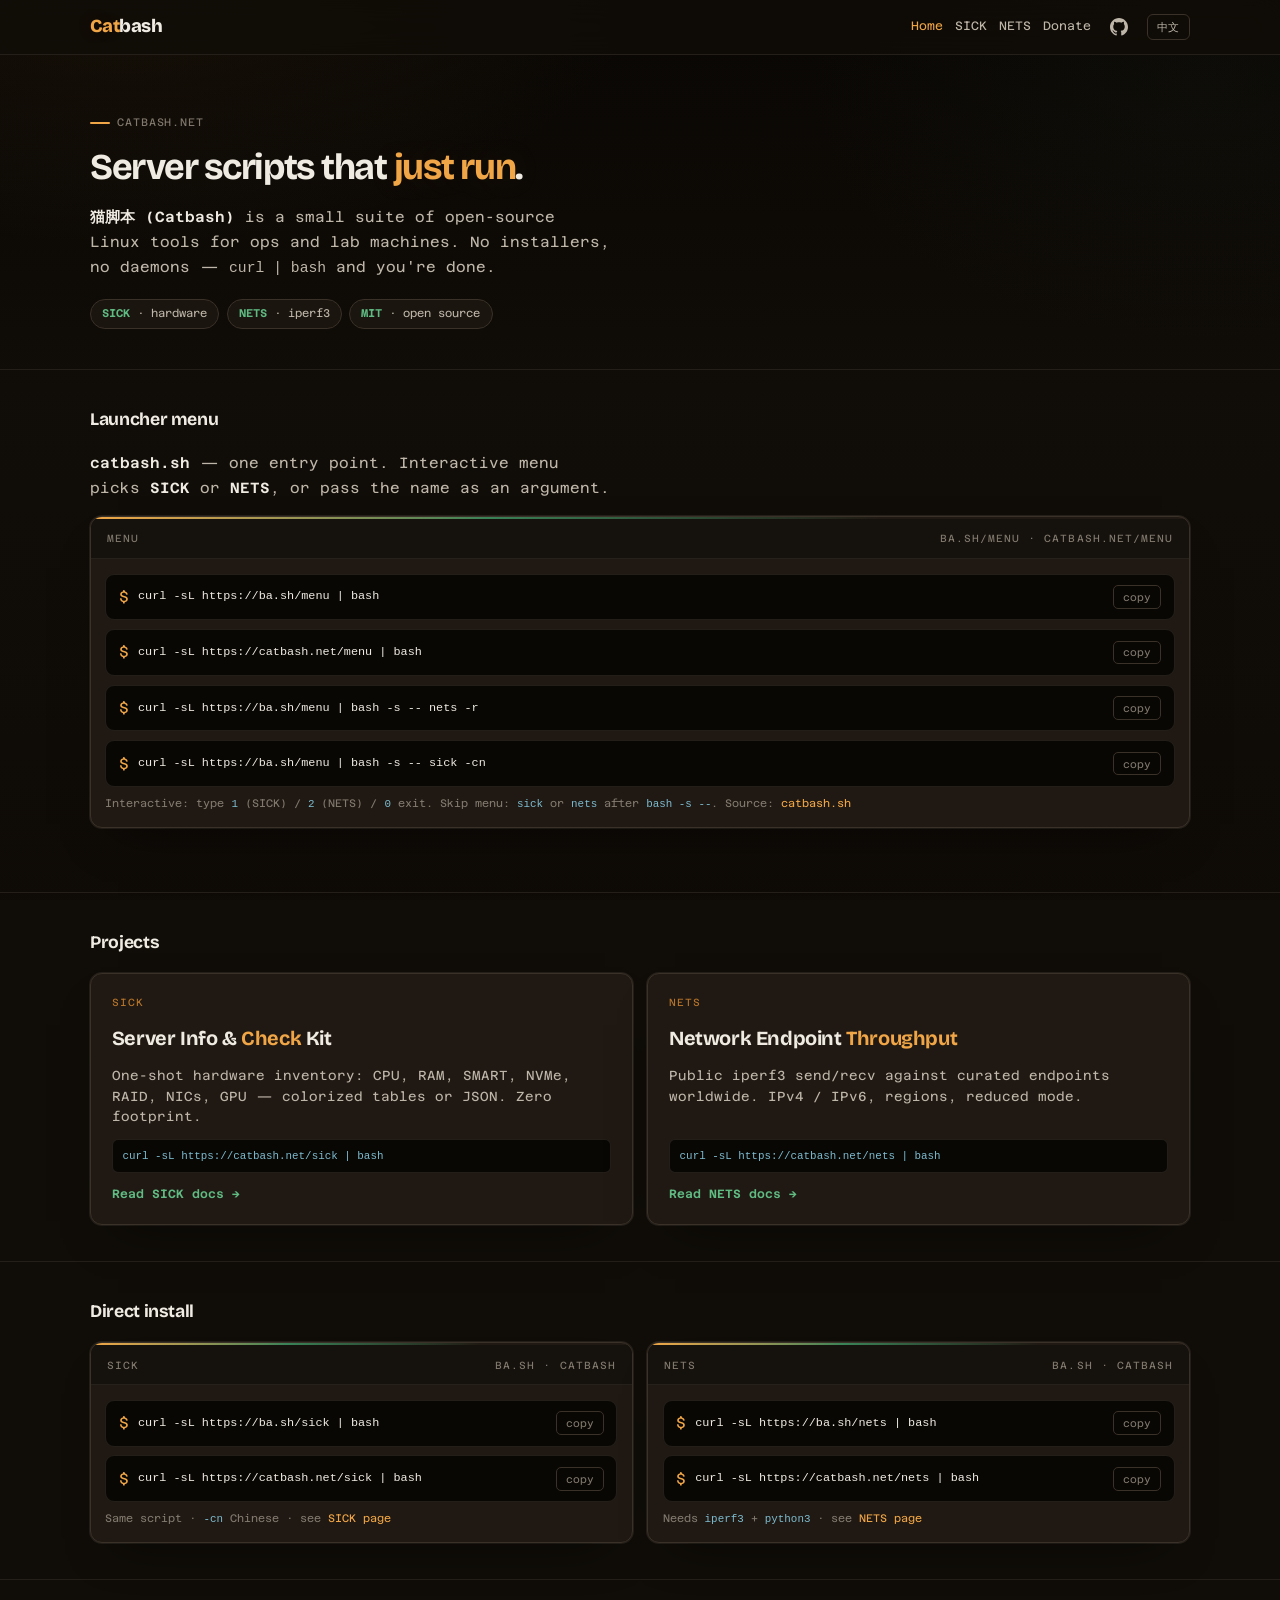
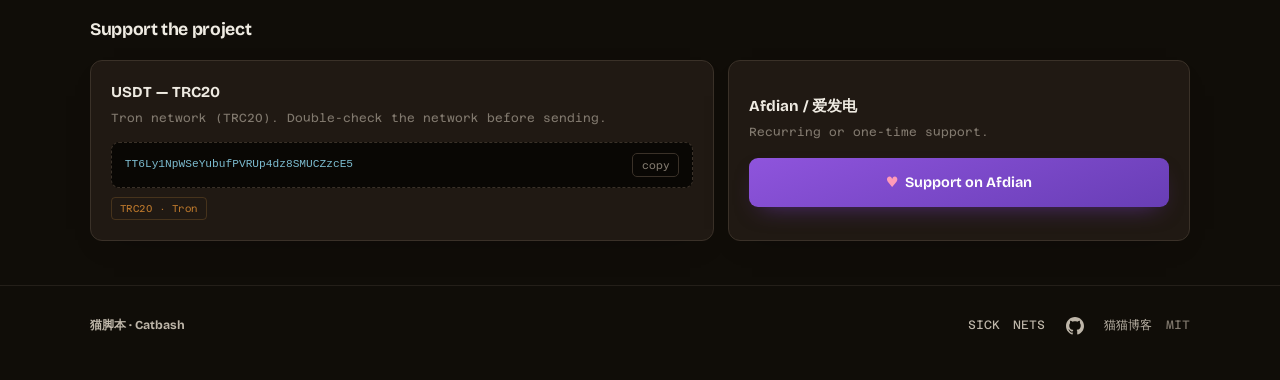
==== index.html @ 4e408d1e "Prioritize launcher on hub; restructure NETS docs page Feature ba.sh/menu and catbash menu on the ho" ====
<!DOCTYPE html>
<html lang="en">
<head>
<meta charset="utf-8">
<meta name="viewport" content="width=device-width, initial-scale=1.0">
<title>猫脚本 · Catbash — Linux server scripts (SICK · NETS)</title>
<meta name="description" content="猫脚本 (Catbash): open-source Linux server tools. SICK for one-shot hardware inventory; NETS for public iperf3 throughput tests. curl | bash, zero footprint.">
<meta name="keywords" content="猫脚本, catbash, SICK, NETS, Linux, server, hardware inventory, iperf3, bash">
<meta name="author" content="Yuri NagaSaki">
<meta name="robots" content="index, follow, max-image-preview:large">
<link rel="canonical" href="https://catbash.net/">
<link rel="icon" href="https://catbash.net/favicon.svg" type="image/svg+xml">
<link rel="apple-touch-icon" href="https://catbash.net/favicon.svg">

<meta property="og:type" content="website">
<meta property="og:site_name" content="猫脚本 · Catbash">
<meta property="og:locale" content="en_US">
<meta property="og:locale:alternate" content="zh_CN">
<meta property="og:url" content="https://catbash.net/">
<meta property="og:title" content="猫脚本 · Catbash — Linux server scripts">
<meta property="og:description" content="Open-source Linux tools: SICK hardware inventory + NETS iperf3 throughput. One curl each.">
<meta property="og:image" content="https://catbash.net/assets/tg-cover.jpg">
<meta property="og:image:width" content="1280">
<meta property="og:image:height" content="720">
<meta property="og:image:alt" content="猫脚本 Catbash — Linux server scripts">

<meta name="twitter:card" content="summary_large_image">
<meta name="twitter:title" content="猫脚本 · Catbash">
<meta name="twitter:description" content="SICK hardware inventory + NETS iperf3 throughput. curl | bash.">
<meta name="twitter:image" content="https://catbash.net/assets/tg-cover.jpg">

<script type="application/ld+json">
{
  "@context": "https://schema.org",
  "@graph": [
    {
      "@type": "WebSite",
      "@id": "https://catbash.net/#website",
      "url": "https://catbash.net/",
      "name": "猫脚本",
      "alternateName": ["Catbash", "catbash.net"],
      "description": "Open-source Linux server scripts: hardware inventory and network throughput tests",
      "inLanguage": ["en", "zh-CN"],
      "publisher": { "@id": "https://catbash.net/#author" }
    },
    {
      "@type": "WebPage",
      "@id": "https://catbash.net/#webpage",
      "url": "https://catbash.net/",
      "name": "猫脚本 · Catbash",
      "isPartOf": { "@id": "https://catbash.net/#website" },
      "description": "Hub for SICK and NETS — Linux server scripts you run with curl | bash.",
      "primaryImageOfPage": {
        "@type": "ImageObject",
        "url": "https://catbash.net/assets/tg-cover.jpg"
      },
      "inLanguage": ["en", "zh-CN"]
    },
    {
      "@type": "Person",
      "@id": "https://catbash.net/#author",
      "name": "Yuri NagaSaki",
      "url": "https://catcat.blog"
    }
  ]
}
</script>
<link rel="preconnect" href="https://fonts.googleapis.com">
<link rel="preconnect" href="https://fonts.gstatic.com" crossorigin>
<link href="https://fonts.googleapis.com/css2?family=Azeret+Mono:wght@400;500;600;700&family=Bricolage+Grotesque:opsz,wght@12..96,500;12..96,600;12..96,700;12..96,800&display=swap" rel="stylesheet">
<link rel="stylesheet" href="/assets/site.css">
</head>
<body>

<nav class="nav">
  <div class="wrap nav-in">
    <a class="brand" href="/"><span data-en="<em>Cat</em>bash" data-zh="<em>猫</em>脚本"><em>Cat</em>bash</span>
    </a>
    <div class="nav-links">
      <a class="active" href="/" data-en="Home" data-zh="首页">Home</a>
      <a href="/sick.html" data-en="SICK" data-zh="SICK">SICK</a>
      <a href="/nets.html" data-en="NETS" data-zh="NETS">NETS</a>
      <a class="nav-hide-sm" href="#donate" data-en="Donate" data-zh="赞助">Donate</a>
      <a class="gh-icon" href="https://github.com/Yuri-NagaSaki/SICK" target="_blank" rel="noopener" aria-label="GitHub" title="GitHub">
        <svg viewBox="0 0 24 24" fill="currentColor" aria-hidden="true"><path d="M12 0C5.37 0 0 5.37 0 12c0 5.3 3.44 9.8 8.21 11.39.6.11.82-.26.82-.58 0-.29-.01-1.04-.02-2.05-3.34.73-4.04-1.61-4.04-1.61-.55-1.39-1.33-1.76-1.33-1.76-1.09-.74.08-.73.08-.73 1.2.09 1.84 1.24 1.84 1.24 1.07 1.83 2.81 1.3 3.5 1 .11-.78.42-1.3.76-1.6-2.67-.3-5.47-1.33-5.47-5.93 0-1.31.47-2.38 1.24-3.22-.12-.3-.54-1.52.12-3.18 0 0 1.01-.32 3.3 1.23.96-.27 1.98-.4 3-.4s2.04.13 3 .4c2.29-1.55 3.3-1.23 3.3-1.23.66 1.66.24 2.88.12 3.18.77.84 1.24 1.91 1.24 3.22 0 4.61-2.81 5.62-5.49 5.92.43.37.81 1.1.81 2.22 0 1.6-.01 2.89-.01 3.28 0 .32.22.7.83.58C20.56 21.8 24 17.3 24 12 24 5.37 18.63 0 12 0z"/></svg>
      </a>
      <button class="lang" id="langBtn" type="button" onclick="toggleLang()">中文</button>
    </div>
  </div>
</nav>

<header class="wrap hero">
  <p class="kicker" data-en="catbash.net" data-zh="catbash.net · 猫脚本">catbash.net</p>
  <h1 data-en="Server scripts that <span class=&quot;mark&quot;>just run</span>."
      data-zh="一条命令就能跑的<span class=&quot;mark&quot;>服务器脚本</span>。">
    Server scripts that <span class="mark">just run</span>.
  </h1>
  <p class="lede"
     data-en="<strong>猫脚本 (Catbash)</strong> is a small suite of open-source Linux tools for ops and lab machines. No installers, no daemons — <code>curl | bash</code> and you're done."
     data-zh="<strong>猫脚本</strong> 是一组开源 Linux 运维脚本：硬件盘点与公网吞吐测试。无需安装、无常驻进程，一条 <code>curl | bash</code> 即可。">
    <strong>猫脚本 (Catbash)</strong> is a small suite of open-source Linux tools for ops and lab machines. No installers, no daemons — <code>curl | bash</code> and you're done.
  </p>
  <div class="pills">
    <span class="pill"><b>SICK</b> · hardware</span>
    <span class="pill"><b>NETS</b> · iperf3</span>
    <span class="pill" data-en="<b>MIT</b> · open source" data-zh="<b>MIT</b> · 开源"><b>MIT</b> · open source</span>
  </div>
</header>

<section class="rule">
  <div class="wrap">
    <h2 data-en="Launcher menu" data-zh="主菜单">Launcher menu</h2>
    <p class="lede" style="margin-bottom:1rem"
       data-en="<strong>catbash.sh</strong> — one entry point. Interactive menu picks <strong>SICK</strong> or <strong>NETS</strong>, or pass the name as an argument."
       data-zh="<strong>catbash.sh</strong> 统一入口。交互选择 <strong>SICK</strong> / <strong>NETS</strong>，也可直接传参数跳过菜单。">
      <strong>catbash.sh</strong> — one entry point. Interactive menu picks <strong>SICK</strong> or <strong>NETS</strong>, or pass the name as an argument.
    </p>
    <div class="cmd-panel" id="install-menu" style="margin-bottom:1.75rem">
      <div class="cmd-head">
        <span class="label" data-en="Menu" data-zh="菜单">Menu</span>
        <span class="label">ba.sh/menu · catbash.net/menu</span>
      </div>
      <div class="cmd-body">
        <div class="cmd-row">
          <span class="prompt">$</span>
          <code>curl -sL https://ba.sh/menu | bash</code>
          <button class="copy" type="button" data-copy="curl -sL https://ba.sh/menu | bash" data-en="copy" data-zh="复制">copy</button>
        </div>
        <div class="cmd-row">
          <span class="prompt">$</span>
          <code>curl -sL https://catbash.net/menu | bash</code>
          <button class="copy" type="button" data-copy="curl -sL https://catbash.net/menu | bash" data-en="copy" data-zh="复制">copy</button>
        </div>
        <div class="cmd-row">
          <span class="prompt">$</span>
          <code>curl -sL https://ba.sh/menu | bash -s -- nets -r</code>
          <button class="copy" type="button" data-copy="curl -sL https://ba.sh/menu | bash -s -- nets -r" data-en="copy" data-zh="复制">copy</button>
        </div>
        <div class="cmd-row">
          <span class="prompt">$</span>
          <code>curl -sL https://ba.sh/menu | bash -s -- sick -cn</code>
          <button class="copy" type="button" data-copy="curl -sL https://ba.sh/menu | bash -s -- sick -cn" data-en="copy" data-zh="复制">copy</button>
        </div>
        <p class="cmd-hint"
           data-en="Interactive: type <code>1</code> (SICK) / <code>2</code> (NETS) / <code>0</code> exit. Skip menu: <code>sick</code> or <code>nets</code> after <code>bash -s --</code>. Source: <a href=&quot;https://raw.githubusercontent.com/Yuri-NagaSaki/SICK/main/catbash.sh&quot;>catbash.sh</a>"
           data-zh="交互：输入 <code>1</code>（SICK）/ <code>2</code>（NETS）/ <code>0</code> 退出。跳过菜单：在 <code>bash -s --</code> 后写 <code>sick</code> 或 <code>nets</code>。源码：<a href=&quot;https://raw.githubusercontent.com/Yuri-NagaSaki/SICK/main/catbash.sh&quot;>catbash.sh</a>">
          Interactive: type <code>1</code> (SICK) / <code>2</code> (NETS) / <code>0</code> exit. Skip menu: <code>sick</code> or <code>nets</code> after <code>bash -s --</code>. Source: <a href="https://raw.githubusercontent.com/Yuri-NagaSaki/SICK/main/catbash.sh">catbash.sh</a>
        </p>
      </div>
    </div>
  </div>
</section>

<section class="rule">
  <div class="wrap">
    <h2 data-en="Projects" data-zh="子项目">Projects</h2>
    <div class="product-grid">
      <a class="product-card" href="/sick.html">
        <span class="tag">SICK</span>
        <h3>Server Info &amp; <span>Check</span> Kit</h3>
        <p data-en="One-shot hardware inventory: CPU, RAM, SMART, NVMe, RAID, NICs, GPU — colorized tables or JSON. Zero footprint."
           data-zh="一次性硬件盘点：CPU、内存、SMART、NVMe、RAID、网卡、GPU。彩色表格或 JSON，零残留。">
          One-shot hardware inventory: CPU, RAM, SMART, NVMe, RAID, NICs, GPU — colorized tables or JSON. Zero footprint.
        </p>
        <code class="mini-cmd">curl -sL https://catbash.net/sick | bash</code>
        <span class="go" data-en="Read SICK docs →" data-zh="查看 SICK 介绍 →">Read SICK docs →</span>
      </a>
      <a class="product-card" href="/nets.html">
        <span class="tag">NETS</span>
        <h3>Network Endpoint <span>Throughput</span></h3>
        <p data-en="Public iperf3 send/recv against curated endpoints worldwide. IPv4 / IPv6, regions, reduced mode."
           data-zh="对全球精选公网节点跑 iperf3 上下行。支持 IPv4/IPv6、区域筛选与精简模式。">
          Public iperf3 send/recv against curated endpoints worldwide. IPv4 / IPv6, regions, reduced mode.
        </p>
        <code class="mini-cmd">curl -sL https://catbash.net/nets | bash</code>
        <span class="go" data-en="Read NETS docs →" data-zh="查看 NETS 介绍 →">Read NETS docs →</span>
      </a>
    </div>
  </div>
</section>

<section>
  <div class="wrap">
    <h2 data-en="Direct install" data-zh="直接安装">Direct install</h2>
    <div class="product-grid">
      <div class="cmd-panel" id="install-sick">
        <div class="cmd-head">
          <span class="label">SICK</span>
          <span class="label">ba.sh · catbash</span>
        </div>
        <div class="cmd-body">
          <div class="cmd-row">
            <span class="prompt">$</span>
            <code>curl -sL https://ba.sh/sick | bash</code>
            <button class="copy" type="button" data-copy="curl -sL https://ba.sh/sick | bash" data-en="copy" data-zh="复制">copy</button>
          </div>
          <div class="cmd-row">
            <span class="prompt">$</span>
            <code>curl -sL https://catbash.net/sick | bash</code>
            <button class="copy" type="button" data-copy="curl -sL https://catbash.net/sick | bash" data-en="copy" data-zh="复制">copy</button>
          </div>
          <p class="cmd-hint" data-en="Same script · <code>-cn</code> Chinese · see <a href=&quot;/sick.html&quot;>SICK page</a>"
             data-zh="同一脚本 · <code>-cn</code> 中文 · 详见 <a href=&quot;/sick.html&quot;>SICK 页</a>">
            Same script · <code>-cn</code> Chinese · see <a href="/sick.html">SICK page</a>
          </p>
        </div>
      </div>
      <div class="cmd-panel" id="install-nets">
        <div class="cmd-head">
          <span class="label">NETS</span>
          <span class="label">ba.sh · catbash</span>
        </div>
        <div class="cmd-body">
          <div class="cmd-row">
            <span class="prompt">$</span>
            <code>curl -sL https://ba.sh/nets | bash</code>
            <button class="copy" type="button" data-copy="curl -sL https://ba.sh/nets | bash" data-en="copy" data-zh="复制">copy</button>
          </div>
          <div class="cmd-row">
            <span class="prompt">$</span>
            <code>curl -sL https://catbash.net/nets | bash</code>
            <button class="copy" type="button" data-copy="curl -sL https://catbash.net/nets | bash" data-en="copy" data-zh="复制">copy</button>
          </div>
          <p class="cmd-hint" data-en="Needs <code>iperf3</code> + <code>python3</code> · see <a href=&quot;/nets.html&quot;>NETS page</a>"
             data-zh="需要 <code>iperf3</code> + <code>python3</code> · 详见 <a href=&quot;/nets.html&quot;>NETS 页</a>">
            Needs <code>iperf3</code> + <code>python3</code> · see <a href="/nets.html">NETS page</a>
          </p>
        </div>
      </div>
    </div>
  </div>
</section>

<section id="donate">
  <div class="wrap">
    <h2 data-en="Support the project" data-zh="赞助此项目">Support the project</h2>
    <div class="donate-grid">
      <div class="donate-card">
        <h3>USDT — TRC20</h3>
        <p class="lead" data-en="Tron network (TRC20). Double-check the network before sending."
           data-zh="Tron 网络 (TRC20)。转账前请再次确认网络。">Tron network (TRC20). Double-check the network before sending.</p>
        <div class="addr">
          <code>TT6Ly1NpWSeYubufPVRUp4dz8SMUCZzcE5</code>
          <button class="copy" type="button" onclick="copyText('TT6Ly1NpWSeYubufPVRUp4dz8SMUCZzcE5', this)" data-en="copy" data-zh="复制">copy</button>
        </div>
        <span class="net-tag">TRC20 · Tron</span>
      </div>
      <div class="donate-card" style="display:flex;flex-direction:column;justify-content:center">
        <h3 data-en="Afdian / 爱发电" data-zh="爱发电">Afdian / 爱发电</h3>
        <p class="lead" data-en="Recurring or one-time support." data-zh="支持一次或持续赞助。">Recurring or one-time support.</p>
        <a class="afd-btn" href="https://afdian.com/a/ellye" target="_blank" rel="noopener">
          <span class="heart">♥</span>
          <span data-en="Support on Afdian" data-zh="在爱发电支持">Support on Afdian</span>
        </a>
      </div>
    </div>
  </div>
</section>

<footer>
  <div class="wrap foot-in">
    <div class="foot-brand" data-en="猫脚本 · Catbash" data-zh="猫脚本 · Catbash">猫脚本 · Catbash</div>
    <div class="foot-links">
      <a href="/sick.html">SICK</a>
      <a href="/nets.html">NETS</a>
      <a class="gh-icon" href="https://github.com/Yuri-NagaSaki/SICK" target="_blank" rel="noopener" aria-label="GitHub" title="GitHub">
        <svg viewBox="0 0 24 24" fill="currentColor" aria-hidden="true"><path d="M12 0C5.37 0 0 5.37 0 12c0 5.3 3.44 9.8 8.21 11.39.6.11.82-.26.82-.58 0-.29-.01-1.04-.02-2.05-3.34.73-4.04-1.61-4.04-1.61-.55-1.39-1.33-1.76-1.33-1.76-1.09-.74.08-.73.08-.73 1.2.09 1.84 1.24 1.84 1.24 1.07 1.83 2.81 1.3 3.5 1 .11-.78.42-1.3.76-1.6-2.67-.3-5.47-1.33-5.47-5.93 0-1.31.47-2.38 1.24-3.22-.12-.3-.54-1.52.12-3.18 0 0 1.01-.32 3.3 1.23.96-.27 1.98-.4 3-.4s2.04.13 3 .4c2.29-1.55 3.3-1.23 3.3-1.23.66 1.66.24 2.88.12 3.18.77.84 1.24 1.91 1.24 3.22 0 4.61-2.81 5.62-5.49 5.92.43.37.81 1.1.81 2.22 0 1.6-.01 2.89-.01 3.28 0 .32.22.7.83.58C20.56 21.8 24 17.3 24 12 24 5.37 18.63 0 12 0z"/></svg>
      </a>
      <a href="https://catcat.blog" target="_blank" rel="noopener"
         data-en="猫猫博客" data-zh="猫猫博客">猫猫博客</a>
      <span>MIT</span>
    </div>
  </div>
</footer>

<script src="/assets/site.js"></script>
</body>
</html>
---- assets/site.css ----
/* 猫脚本 / catbash.net — shared design system */
:root {
  --bg: oklch(16% 0.012 75);
  --bg-elev: oklch(20% 0.014 70);
  --bg-panel: oklch(22% 0.016 68);
  --bg-deep: oklch(13% 0.01 80);
  --line: oklch(32% 0.02 70);
  --line-soft: oklch(28% 0.015 70 / 0.7);
  --ink: oklch(94% 0.012 85);
  --ink-soft: oklch(78% 0.02 80);
  --muted: oklch(58% 0.02 75);
  --amber: oklch(78% 0.14 70);
  --amber-dim: oklch(62% 0.12 65);
  --brass: oklch(72% 0.09 75);
  --mint: oklch(72% 0.12 155);
  --mint-dim: oklch(55% 0.1 155);
  --sky: oklch(76% 0.07 220);
  --glow-amber: 0 0 32px oklch(70% 0.14 70 / 0.14);
  --shadow-lg: 0 24px 48px -28px oklch(0% 0 0 / 0.6), 0 0 0 1px var(--line-soft);
  --radius: 12px;
  --radius-sm: 9px;
  --font-display: "Bricolage Grotesque", system-ui, sans-serif;
  --font-mono: "Azeret Mono", ui-monospace, monospace;
  --pad-x: clamp(1rem, 3.5vw, 2.5rem);
  --max: min(92vw, 1100px);
  --max-wide: min(92vw, 1100px);
}

* { box-sizing: border-box; margin: 0; padding: 0; }
html { scroll-behavior: smooth; }

body {
  font-family: var(--font-mono);
  font-size: clamp(13.5px, 0.35vw + 12.5px, 15px);
  line-height: 1.6;
  color: var(--ink);
  background: var(--bg);
  min-height: 100vh;
  -webkit-font-smoothing: antialiased;
}

body::before {
  content: "";
  position: fixed;
  inset: 0;
  z-index: -2;
  pointer-events: none;
  background:
    radial-gradient(920px 520px at 10% -6%, oklch(55% 0.1 70 / 0.1), transparent 58%),
    radial-gradient(720px 460px at 94% 10%, oklch(40% 0.04 155 / 0.07), transparent 55%),
    linear-gradient(180deg, var(--bg-deep), var(--bg) 45%, oklch(15% 0.012 70));
}

a { color: var(--amber); text-decoration: none; transition: color .15s; }
a:hover { color: var(--brass); }

.wrap {
  width: min(100% - 2 * var(--pad-x), var(--max));
  margin-inline: auto;
}
.wrap.wide { --max: var(--max-wide); }

/* Nav */
.nav {
  position: sticky;
  top: 0;
  z-index: 40;
  backdrop-filter: blur(14px) saturate(1.15);
  background: oklch(16% 0.012 75 / 0.82);
  border-bottom: 1px solid var(--line-soft);
}
.nav-in {
  display: flex;
  align-items: center;
  justify-content: space-between;
  height: 54px;
  gap: 1rem;
}
.brand {
  display: inline-flex;
  align-items: center;
  gap: 0.5rem;
  font-family: var(--font-display);
  font-weight: 800;
  font-size: 1.15rem;
  letter-spacing: -0.03em;
  color: var(--ink);
}
.brand:hover { color: var(--ink); }
.brand .cat {
  display: inline-flex;
  align-items: center;
  justify-content: center;
  width: 28px;
  height: 28px;
  border-radius: 8px;
  background: var(--bg-elev);
  border: 1px solid var(--line-soft);
  font-size: 0.95rem;
  line-height: 1;
}
.brand em {
  font-style: normal;
  color: var(--amber);
  text-shadow: var(--glow-amber);
}
.nav-links {
  display: flex;
  align-items: center;
  gap: 0.75rem;
  font-size: 0.76rem;
}
.nav-links a { color: var(--ink-soft); }
.nav-links a:hover,
.nav-links a.active { color: var(--amber); }
.gh-icon {
  display: inline-flex;
  align-items: center;
  justify-content: center;
  width: 32px;
  height: 32px;
  border-radius: 8px;
  color: var(--ink-soft);
  border: 1px solid transparent;
  transition: color .15s, border-color .15s, background .15s;
}
.gh-icon:hover {
  color: var(--ink);
  background: var(--bg-elev);
  border-color: var(--line-soft);
}
.gh-icon svg { width: 18px; height: 18px; display: block; }
.lang {
  font-family: var(--font-mono);
  font-size: 0.7rem;
  padding: 0.28rem 0.6rem;
  border: 1px solid var(--line);
  border-radius: 6px;
  background: transparent;
  color: var(--ink-soft);
  cursor: pointer;
  transition: .15s;
}
.lang:hover { border-color: var(--amber-dim); color: var(--amber); }
@media (max-width: 720px) {
  .nav-links a.nav-hide-sm { display: none; }
}

/* Hero */
.hero {
  padding: clamp(2rem, 5vw, 3.25rem) 0 clamp(1.75rem, 3.5vw, 2.5rem);
}
.hero.grid {
  display: grid;
  grid-template-columns: minmax(0, 1.1fr) minmax(0, 0.95fr);
  gap: clamp(1.25rem, 3vw, 2.5rem);
  align-items: center;
}
@media (max-width: 900px) {
  .hero.grid { grid-template-columns: 1fr; }
}

.kicker {
  display: inline-flex;
  align-items: center;
  gap: 0.45rem;
  font-size: 0.68rem;
  letter-spacing: 0.08em;
  text-transform: uppercase;
  color: var(--muted);
  margin-bottom: 0.85rem;
}
.kicker::before {
  content: "";
  width: 1.25rem;
  height: 2px;
  background: var(--amber);
  border-radius: 2px;
}

h1 {
  font-family: var(--font-display);
  font-weight: 700;
  font-size: clamp(1.55rem, 1.15rem + 1.4vw, 2.35rem);
  line-height: 1.22;
  letter-spacing: -0.035em;
  color: var(--ink);
  margin-bottom: 0.9rem;
}
h1 .mark {
  color: var(--amber);
  text-shadow: var(--glow-amber);
}
.lede {
  font-size: 0.92rem;
  color: var(--ink-soft);
  max-width: 52ch;
  margin-bottom: 1.15rem;
  line-height: 1.7;
}
.lede strong { color: var(--ink); font-weight: 600; }

.pills {
  display: flex;
  flex-wrap: wrap;
  gap: 0.45rem;
}
.pill {
  font-size: 0.7rem;
  padding: 0.3rem 0.7rem;
  border-radius: 999px;
  border: 1px solid var(--line);
  background: var(--bg-elev);
  color: var(--ink-soft);
}
.pill b { color: var(--mint); font-weight: 600; }

/* Command panel */
.cmd-panel {
  background: var(--bg-panel);
  border: 1px solid var(--line);
  border-radius: var(--radius);
  box-shadow: var(--shadow-lg);
  overflow: hidden;
}
.cmd-panel::before {
  content: "";
  display: block;
  height: 2px;
  background: linear-gradient(90deg, var(--amber), var(--mint-dim), transparent 72%);
}
.cmd-head {
  display: flex;
  align-items: center;
  justify-content: space-between;
  padding: 0.7rem 1rem;
  border-bottom: 1px solid var(--line-soft);
  background: oklch(18% 0.012 70);
}
.cmd-head .label {
  font-size: 0.65rem;
  letter-spacing: 0.1em;
  text-transform: uppercase;
  color: var(--muted);
}
.cmd-body {
  padding: 0.9rem;
  display: flex;
  flex-direction: column;
  gap: 0.55rem;
}
.cmd-row {
  display: flex;
  align-items: center;
  gap: 0.55rem;
  background: var(--bg-deep);
  border: 1px solid var(--line-soft);
  border-radius: var(--radius-sm);
  padding: 0.65rem 0.8rem;
  min-width: 0;
}
.cmd-row .prompt { color: var(--amber); user-select: none; flex-shrink: 0; }
.cmd-row code {
  flex: 1;
  min-width: 0;
  font-size: 0.74rem;
  color: var(--ink);
  white-space: nowrap;
  overflow-x: auto;
}
.copy {
  flex-shrink: 0;
  font-family: var(--font-mono);
  font-size: 0.65rem;
  padding: 0.3rem 0.55rem;
  border-radius: 5px;
  border: 1px solid var(--line);
  background: transparent;
  color: var(--muted);
  cursor: pointer;
  transition: .15s;
}
.copy:hover { color: var(--amber); border-color: var(--amber-dim); }
.copy.ok { color: var(--mint); border-color: var(--mint-dim); }
.cmd-hint {
  font-size: 0.68rem;
  color: var(--muted);
  line-height: 1.5;
}
.cmd-hint code { color: var(--sky); font-size: 0.68rem; }

/* Sections */
section { padding: clamp(1.5rem, 3vw, 2.25rem) 0; }
section.rule,
section + section { border-top: 1px solid var(--line-soft); }

h2 {
  font-family: var(--font-display);
  font-weight: 700;
  font-size: 1.1rem;
  letter-spacing: -0.02em;
  color: var(--ink);
  margin-bottom: 1rem;
}
h3 {
  font-family: var(--font-display);
  font-weight: 700;
  font-size: 0.95rem;
}

/* Product cards (hub) */
.product-grid {
  display: grid;
  grid-template-columns: 1fr 1fr;
  gap: 0.9rem;
}
@media (max-width: 720px) {
  .product-grid { grid-template-columns: 1fr; }
}
.product-card {
  display: flex;
  flex-direction: column;
  gap: 0.75rem;
  padding: 1.25rem 1.3rem;
  background: var(--bg-panel);
  border: 1px solid var(--line);
  border-radius: var(--radius);
  box-shadow: var(--shadow-lg);
  transition: border-color .15s, transform .15s;
  color: inherit;
}
.product-card:hover {
  border-color: oklch(50% 0.08 70 / 0.7);
  transform: translateY(-2px);
  color: inherit;
}
.product-card .tag {
  font-size: 0.65rem;
  letter-spacing: 0.1em;
  text-transform: uppercase;
  color: var(--amber-dim);
}
.product-card h3 {
  font-size: 1.25rem;
  letter-spacing: -0.02em;
}
.product-card h3 span { color: var(--amber); }
.product-card p {
  font-size: 0.82rem;
  color: var(--ink-soft);
  line-height: 1.55;
  flex: 1;
}
.product-card .go {
  font-size: 0.75rem;
  color: var(--mint);
  font-weight: 600;
}
.product-card .mini-cmd {
  font-size: 0.68rem;
  color: var(--sky);
  background: var(--bg-deep);
  border: 1px solid var(--line-soft);
  border-radius: 6px;
  padding: 0.45rem 0.6rem;
  overflow-x: auto;
  white-space: nowrap;
}

/* Report map */
.report-map {
  display: grid;
  grid-template-columns: repeat(4, 1fr);
  gap: 0.6rem;
}
@media (max-width: 1000px) { .report-map { grid-template-columns: repeat(2, 1fr); } }
@media (max-width: 420px) { .report-map { grid-template-columns: 1fr; } }
.rm-item {
  display: flex;
  flex-direction: column;
  gap: 0.2rem;
  padding: 0.8rem 0.9rem;
  background: var(--bg-elev);
  border: 1px solid var(--line-soft);
  border-radius: 8px;
}
.rm-item strong {
  font-family: var(--font-display);
  font-weight: 650;
  font-size: 0.88rem;
  color: var(--brass);
}
.rm-item span {
  font-size: 0.72rem;
  color: var(--muted);
  line-height: 1.4;
}

/* Terminal */
.term {
  background: var(--bg-deep);
  border: 1px solid var(--line);
  border-radius: var(--radius);
  box-shadow: var(--shadow-lg), inset 0 1px 0 oklch(100% 0 0 / 0.03);
  overflow: hidden;
}
.term-bar {
  display: flex;
  align-items: center;
  gap: 0.45rem;
  padding: 0.6rem 0.9rem;
  background: oklch(18% 0.012 70);
  border-bottom: 1px solid var(--line-soft);
}
.dot { width: 9px; height: 9px; border-radius: 50%; flex-shrink: 0; }
.dot.r { background: #e06c6c; }
.dot.y { background: #e0a84e; }
.dot.g { background: #6fbf8a; }
.term-title {
  margin-left: 0.35rem;
  font-size: 0.68rem;
  color: var(--muted);
  min-width: 0;
  overflow: hidden;
  text-overflow: ellipsis;
  white-space: nowrap;
}
.term-body {
  padding: 1rem 1.1rem 1.25rem;
  overflow-x: auto;
  -webkit-overflow-scrolling: touch;
}
.term-body pre {
  margin: 0;
  font-family: "Sarasa Term SC", "Sarasa Mono SC", "Noto Sans Mono CJK SC",
    "Source Han Mono SC", "WenQuanYi Zen Hei Mono", "Cascadia Mono",
    "JetBrains Mono", var(--font-mono), ui-monospace, monospace;
  font-size: clamp(11px, 0.15vw + 10.5px, 13px);
  line-height: 1.45;
  white-space: pre;
  color: var(--ink-soft);
  tab-size: 4;
  letter-spacing: 0;
  word-spacing: 0;
  font-variant-ligatures: none;
}
.term-body pre span {
  font-family: inherit;
  font-size: inherit;
  line-height: inherit;
  letter-spacing: inherit;
}
.c-frame { color: oklch(78% 0.14 95); }
.c-title { color: oklch(96% 0.01 90); font-weight: 600; }
.c-bar   { color: oklch(72% 0.08 210); }
.c-key   { color: oklch(70% 0.02 80); }
.c-val   { color: oklch(88% 0.04 200); }
.c-dev   { color: oklch(78% 0.1 210); }
.c-ok    { color: oklch(74% 0.14 150); font-weight: 600; }
.c-warn  { color: oklch(80% 0.14 75); }
.c-info  { color: oklch(72% 0.08 230); }
.c-num   { color: oklch(82% 0.1 70); }
.c-dim   { color: oklch(48% 0.02 75); }
.c-good  { color: oklch(74% 0.14 150); }
.c-up    { color: oklch(74% 0.14 150); }
.c-down  { color: oklch(55% 0.04 75); }
.c-done  { color: oklch(74% 0.14 150); font-weight: 600; }
.c-prompt-u { color: var(--amber); }
.c-prompt-p { color: var(--sky); }

/* Tables */
.opts, .data-table {
  width: 100%;
  border-collapse: collapse;
  font-size: 0.82rem;
  border: 1px solid var(--line-soft);
  border-radius: var(--radius-sm);
  overflow: hidden;
}
.opts th, .data-table th {
  text-align: left;
  padding: 0.7rem 1rem;
  background: var(--bg-panel);
  color: var(--amber-dim);
  font-size: 0.65rem;
  letter-spacing: 0.08em;
  text-transform: uppercase;
  border-bottom: 1px solid var(--line);
}
.opts td, .data-table td {
  padding: 0.7rem 1rem;
  border-bottom: 1px solid var(--line-soft);
  color: var(--ink-soft);
  vertical-align: top;
}
.opts tr:last-child td,
.data-table tr:last-child td { border-bottom: none; }
.opts tr:hover td,
.data-table tr:hover td { background: oklch(22% 0.014 70 / 0.45); }
.opts td:first-child,
.data-table td:nth-child(2) {
  color: var(--sky);
  white-space: nowrap;
  font-weight: 500;
}
.opts td:first-child { width: 11rem; }
.data-table td:first-child { color: var(--brass); white-space: nowrap; font-size: 0.75rem; }
.data-table td:last-child { color: var(--muted); font-size: 0.75rem; word-break: break-all; }
@media (max-width: 640px) {
  .data-table { display: block; overflow-x: auto; }
}

/* Distros */
.distros {
  display: flex;
  flex-wrap: wrap;
  gap: 0.65rem;
}
.distro {
  display: flex;
  flex-direction: column;
  align-items: center;
  justify-content: center;
  gap: 0.35rem;
  width: 72px;
  padding: 0.7rem 0.4rem;
  background: var(--bg-elev);
  border: 1px solid var(--line-soft);
  border-radius: 10px;
}
.distro img { width: 28px; height: 28px; display: block; }
.distro span { font-size: 0.62rem; color: var(--muted); }

/* Donate */
.donate-grid {
  display: grid;
  grid-template-columns: 1.35fr 1fr;
  gap: 0.85rem;
}
@media (max-width: 780px) { .donate-grid { grid-template-columns: 1fr; } }
.donate-card {
  background: var(--bg-panel);
  border: 1px solid var(--line);
  border-radius: var(--radius);
  padding: 1.2rem 1.25rem;
  box-shadow: 0 12px 32px -24px oklch(0% 0 0 / 0.55);
}
.donate-card h3 {
  margin-bottom: 0.3rem;
}
.donate-card .lead {
  font-size: 0.74rem;
  color: var(--muted);
  margin-bottom: 0.85rem;
}
.addr {
  display: flex;
  align-items: center;
  gap: 0.55rem;
  background: var(--bg-deep);
  border: 1px dashed var(--line);
  border-radius: 8px;
  padding: 0.65rem 0.8rem;
  min-width: 0;
}
.addr code {
  flex: 1;
  min-width: 0;
  font-size: 0.7rem;
  color: var(--sky);
  word-break: break-all;
}
.net-tag {
  display: inline-block;
  margin-top: 0.55rem;
  font-size: 0.62rem;
  letter-spacing: 0.05em;
  color: var(--amber-dim);
  border: 1px solid oklch(50% 0.08 70 / 0.4);
  padding: 0.18rem 0.5rem;
  border-radius: 4px;
}
.afd-btn {
  display: inline-flex;
  align-items: center;
  justify-content: center;
  gap: 0.4rem;
  width: 100%;
  margin-top: 0.15rem;
  padding: 0.8rem 1rem;
  border-radius: 9px;
  background: linear-gradient(160deg, oklch(58% 0.2 300), oklch(48% 0.18 295));
  color: #fff;
  font-family: var(--font-display);
  font-weight: 650;
  font-size: 0.9rem;
  transition: filter .15s, transform .15s;
  box-shadow: 0 10px 24px -12px oklch(50% 0.2 300 / 0.65);
}
.afd-btn:hover { color: #fff; filter: brightness(1.08); transform: translateY(-1px); }
.heart { color: #ff9bb8; }

/* Footer */
footer {
  border-top: 1px solid var(--line-soft);
  padding: 1.5rem 0 2.5rem;
  margin-top: 0.5rem;
}
.foot-in {
  display: flex;
  flex-wrap: wrap;
  justify-content: space-between;
  gap: 1rem;
  align-items: center;
  font-size: 0.76rem;
  color: var(--muted);
}
.foot-brand {
  font-family: var(--font-display);
  font-weight: 700;
  color: var(--ink-soft);
}
.foot-links {
  display: flex;
  flex-wrap: wrap;
  align-items: center;
  gap: 0.85rem;
}
.foot-links a { color: var(--ink-soft); }
.foot-links a:hover { color: var(--amber); }

/* Utility */
.hint { font-size: 0.7rem; color: var(--muted); }
.hint code { color: var(--sky); font-size: 0.7rem; }
.mt-1 { margin-top: 1rem; }
.sr-only {
  position: absolute;
  width: 1px;
  height: 1px;
  padding: 0;
  margin: -1px;
  overflow: hidden;
  clip: rect(0,0,0,0);
  border: 0;
}

/* Sample terminal: never exceed page/nav width */
.section-output {
  overflow: hidden;
}
.term {
  max-width: 100%;
  width: 100%;
}
.term-body {
  max-width: 100%;
  overflow-x: auto;
  overscroll-behavior-x: contain;
}
.term-body pre {
  display: block;
  width: max-content;
  min-width: 100%;
  max-width: none;
}
.brand .cat { display: none; }
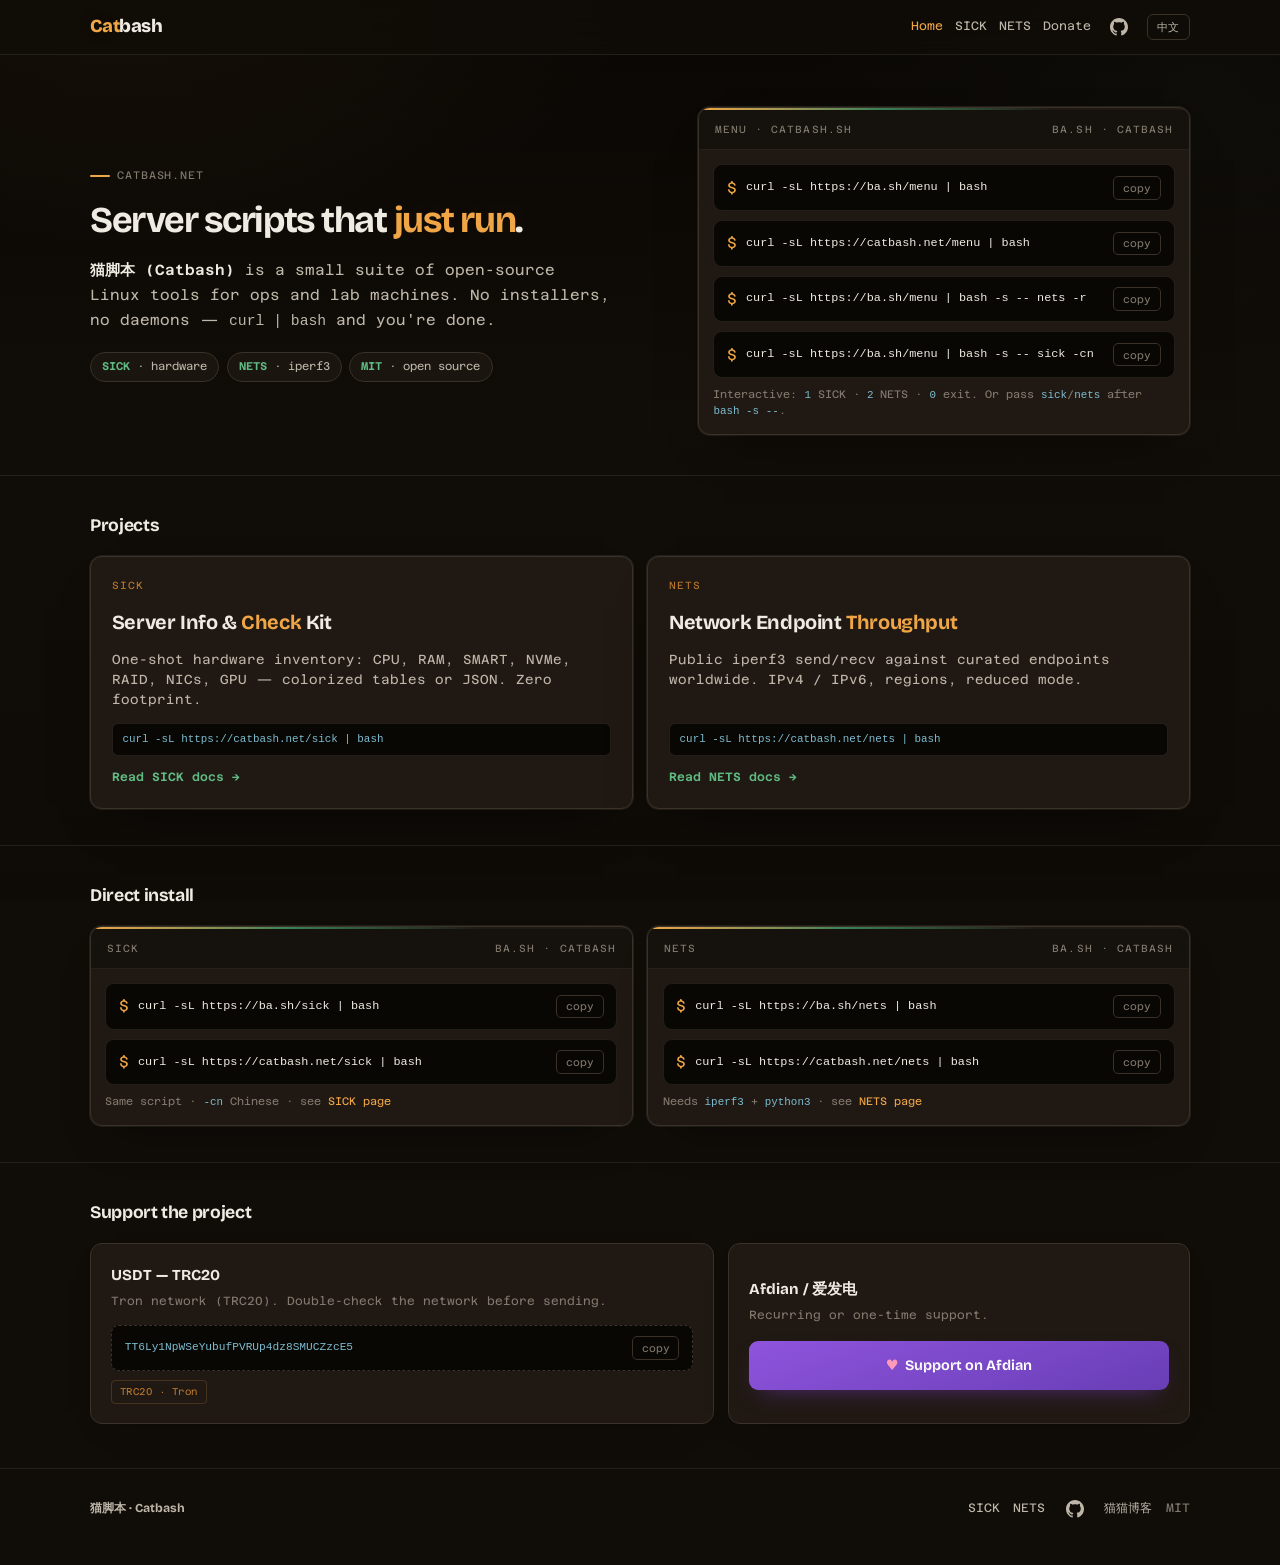
==== commit 3e8b1b7c: "Put menu panel in homepage hero; drop NETS how-to-read section Match SICK/NETS layout with a right-s" ====
--- a/index.html
+++ b/index.html
@@ -89,67 +89,59 @@
   </div>
 </nav>
 
-<header class="wrap hero">
-  <p class="kicker" data-en="catbash.net" data-zh="catbash.net · 猫脚本">catbash.net</p>
-  <h1 data-en="Server scripts that <span class=&quot;mark&quot;>just run</span>."
-      data-zh="一条命令就能跑的<span class=&quot;mark&quot;>服务器脚本</span>。">
-    Server scripts that <span class="mark">just run</span>.
-  </h1>
-  <p class="lede"
-     data-en="<strong>猫脚本 (Catbash)</strong> is a small suite of open-source Linux tools for ops and lab machines. No installers, no daemons — <code>curl | bash</code> and you're done."
-     data-zh="<strong>猫脚本</strong> 是一组开源 Linux 运维脚本：硬件盘点与公网吞吐测试。无需安装、无常驻进程，一条 <code>curl | bash</code> 即可。">
-    <strong>猫脚本 (Catbash)</strong> is a small suite of open-source Linux tools for ops and lab machines. No installers, no daemons — <code>curl | bash</code> and you're done.
-  </p>
-  <div class="pills">
-    <span class="pill"><b>SICK</b> · hardware</span>
-    <span class="pill"><b>NETS</b> · iperf3</span>
-    <span class="pill" data-en="<b>MIT</b> · open source" data-zh="<b>MIT</b> · 开源"><b>MIT</b> · open source</span>
+<header class="wrap hero grid">
+  <div>
+    <p class="kicker" data-en="catbash.net" data-zh="catbash.net · 猫脚本">catbash.net</p>
+    <h1 data-en="Server scripts that <span class=&quot;mark&quot;>just run</span>."
+        data-zh="一条命令就能跑的<span class=&quot;mark&quot;>服务器脚本</span>。">
+      Server scripts that <span class="mark">just run</span>.
+    </h1>
+    <p class="lede"
+       data-en="<strong>猫脚本 (Catbash)</strong> is a small suite of open-source Linux tools for ops and lab machines. No installers, no daemons — <code>curl | bash</code> and you're done."
+       data-zh="<strong>猫脚本</strong> 是一组开源 Linux 运维脚本：硬件盘点与公网吞吐测试。无需安装、无常驻进程，一条 <code>curl | bash</code> 即可。">
+      <strong>猫脚本 (Catbash)</strong> is a small suite of open-source Linux tools for ops and lab machines. No installers, no daemons — <code>curl | bash</code> and you're done.
+    </p>
+    <div class="pills">
+      <span class="pill"><b>SICK</b> · hardware</span>
+      <span class="pill"><b>NETS</b> · iperf3</span>
+      <span class="pill" data-en="<b>MIT</b> · open source" data-zh="<b>MIT</b> · 开源"><b>MIT</b> · open source</span>
+    </div>
+  </div>
+
+  <div class="cmd-panel" id="install-menu">
+    <div class="cmd-head">
+      <span class="label" data-en="Menu · catbash.sh" data-zh="主菜单 · catbash.sh">Menu · catbash.sh</span>
+      <span class="label">ba.sh · catbash</span>
+    </div>
+    <div class="cmd-body">
+      <div class="cmd-row">
+        <span class="prompt">$</span>
+        <code>curl -sL https://ba.sh/menu | bash</code>
+        <button class="copy" type="button" data-copy="curl -sL https://ba.sh/menu | bash" data-en="copy" data-zh="复制">copy</button>
+      </div>
+      <div class="cmd-row">
+        <span class="prompt">$</span>
+        <code>curl -sL https://catbash.net/menu | bash</code>
+        <button class="copy" type="button" data-copy="curl -sL https://catbash.net/menu | bash" data-en="copy" data-zh="复制">copy</button>
+      </div>
+      <div class="cmd-row">
+        <span class="prompt">$</span>
+        <code>curl -sL https://ba.sh/menu | bash -s -- nets -r</code>
+        <button class="copy" type="button" data-copy="curl -sL https://ba.sh/menu | bash -s -- nets -r" data-en="copy" data-zh="复制">copy</button>
+      </div>
+      <div class="cmd-row">
+        <span class="prompt">$</span>
+        <code>curl -sL https://ba.sh/menu | bash -s -- sick -cn</code>
+        <button class="copy" type="button" data-copy="curl -sL https://ba.sh/menu | bash -s -- sick -cn" data-en="copy" data-zh="复制">copy</button>
+      </div>
+      <p class="cmd-hint"
+         data-en="Interactive: <code>1</code> SICK · <code>2</code> NETS · <code>0</code> exit. Or pass <code>sick</code>/<code>nets</code> after <code>bash -s --</code>."
+         data-zh="交互：<code>1</code> SICK · <code>2</code> NETS · <code>0</code> 退出。或在 <code>bash -s --</code> 后写 <code>sick</code>/<code>nets</code>。">
+        Interactive: <code>1</code> SICK · <code>2</code> NETS · <code>0</code> exit. Or pass <code>sick</code>/<code>nets</code> after <code>bash -s --</code>.
+      </p>
+    </div>
   </div>
 </header>
-
-<section class="rule">
-  <div class="wrap">
-    <h2 data-en="Launcher menu" data-zh="主菜单">Launcher menu</h2>
-    <p class="lede" style="margin-bottom:1rem"
-       data-en="<strong>catbash.sh</strong> — one entry point. Interactive menu picks <strong>SICK</strong> or <strong>NETS</strong>, or pass the name as an argument."
-       data-zh="<strong>catbash.sh</strong> 统一入口。交互选择 <strong>SICK</strong> / <strong>NETS</strong>，也可直接传参数跳过菜单。">
-      <strong>catbash.sh</strong> — one entry point. Interactive menu picks <strong>SICK</strong> or <strong>NETS</strong>, or pass the name as an argument.
-    </p>
-    <div class="cmd-panel" id="install-menu" style="margin-bottom:1.75rem">
-      <div class="cmd-head">
-        <span class="label" data-en="Menu" data-zh="菜单">Menu</span>
-        <span class="label">ba.sh/menu · catbash.net/menu</span>
-      </div>
-      <div class="cmd-body">
-        <div class="cmd-row">
-          <span class="prompt">$</span>
-          <code>curl -sL https://ba.sh/menu | bash</code>
-          <button class="copy" type="button" data-copy="curl -sL https://ba.sh/menu | bash" data-en="copy" data-zh="复制">copy</button>
-        </div>
-        <div class="cmd-row">
-          <span class="prompt">$</span>
-          <code>curl -sL https://catbash.net/menu | bash</code>
-          <button class="copy" type="button" data-copy="curl -sL https://catbash.net/menu | bash" data-en="copy" data-zh="复制">copy</button>
-        </div>
-        <div class="cmd-row">
-          <span class="prompt">$</span>
-          <code>curl -sL https://ba.sh/menu | bash -s -- nets -r</code>
-          <button class="copy" type="button" data-copy="curl -sL https://ba.sh/menu | bash -s -- nets -r" data-en="copy" data-zh="复制">copy</button>
-        </div>
-        <div class="cmd-row">
-          <span class="prompt">$</span>
-          <code>curl -sL https://ba.sh/menu | bash -s -- sick -cn</code>
-          <button class="copy" type="button" data-copy="curl -sL https://ba.sh/menu | bash -s -- sick -cn" data-en="copy" data-zh="复制">copy</button>
-        </div>
-        <p class="cmd-hint"
-           data-en="Interactive: type <code>1</code> (SICK) / <code>2</code> (NETS) / <code>0</code> exit. Skip menu: <code>sick</code> or <code>nets</code> after <code>bash -s --</code>. Source: <a href=&quot;https://raw.githubusercontent.com/Yuri-NagaSaki/SICK/main/catbash.sh&quot;>catbash.sh</a>"
-           data-zh="交互：输入 <code>1</code>（SICK）/ <code>2</code>（NETS）/ <code>0</code> 退出。跳过菜单：在 <code>bash -s --</code> 后写 <code>sick</code> 或 <code>nets</code>。源码：<a href=&quot;https://raw.githubusercontent.com/Yuri-NagaSaki/SICK/main/catbash.sh&quot;>catbash.sh</a>">
-          Interactive: type <code>1</code> (SICK) / <code>2</code> (NETS) / <code>0</code> exit. Skip menu: <code>sick</code> or <code>nets</code> after <code>bash -s --</code>. Source: <a href="https://raw.githubusercontent.com/Yuri-NagaSaki/SICK/main/catbash.sh">catbash.sh</a>
-        </p>
-      </div>
-    </div>
-  </div>
-</section>
 
 <section class="rule">
   <div class="wrap">
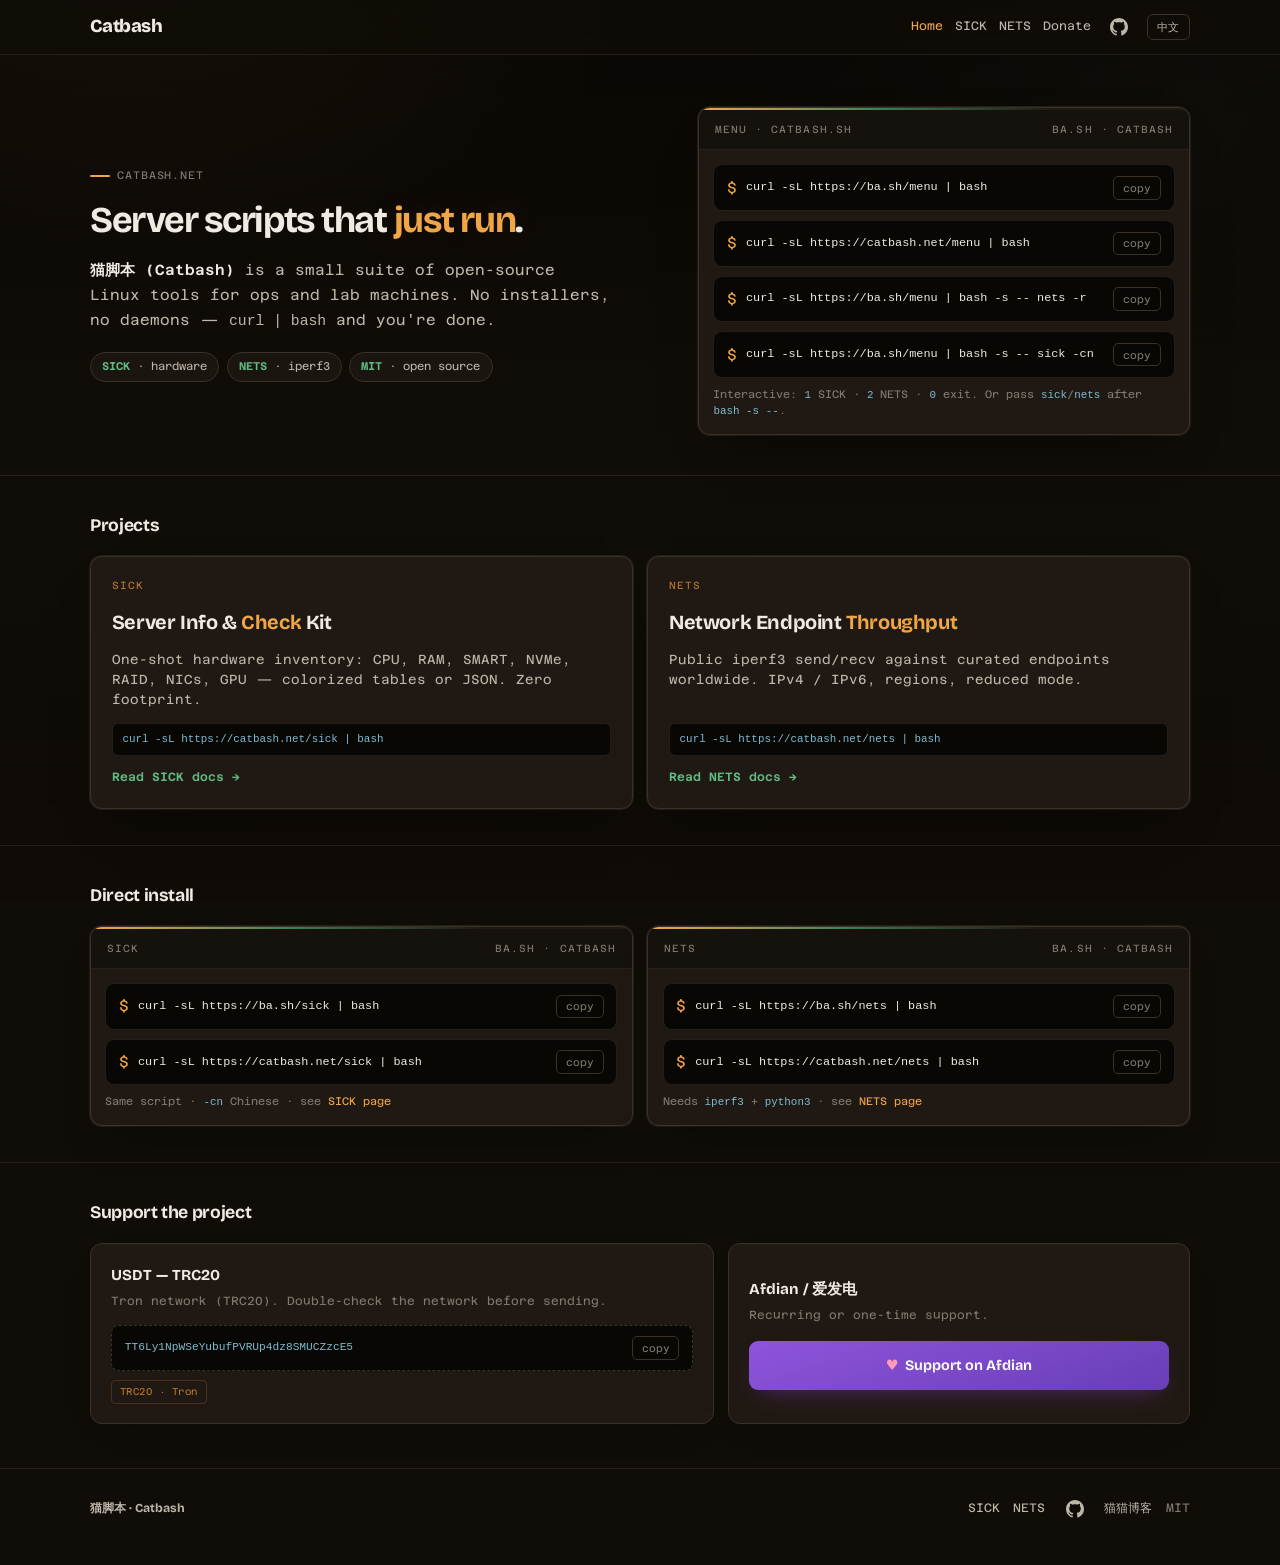
==== commit 761ef777: "Use single-color Catbash brand on every page Drop the amber split mark on 猫/Cat so the wordmark is o" ====
--- a/index.html
+++ b/index.html
@@ -74,7 +74,7 @@
 
 <nav class="nav">
   <div class="wrap nav-in">
-    <a class="brand" href="/"><span data-en="<em>Cat</em>bash" data-zh="<em>猫</em>脚本"><em>Cat</em>bash</span>
+    <a class="brand" href="/"><span data-en="Catbash" data-zh="猫脚本">Catbash</span>
     </a>
     <div class="nav-links">
       <a class="active" href="/" data-en="Home" data-zh="首页">Home</a>
--- a/assets/site.css
+++ b/assets/site.css
@@ -88,21 +88,7 @@
 }
 .brand:hover { color: var(--ink); }
 .brand .cat {
-  display: inline-flex;
-  align-items: center;
-  justify-content: center;
-  width: 28px;
-  height: 28px;
-  border-radius: 8px;
-  background: var(--bg-elev);
-  border: 1px solid var(--line-soft);
-  font-size: 0.95rem;
-  line-height: 1;
-}
-.brand em {
-  font-style: normal;
-  color: var(--amber);
-  text-shadow: var(--glow-amber);
+  display: none;
 }
 .nav-links {
   display: flex;
@@ -663,4 +649,3 @@
   min-width: 100%;
   max-width: none;
 }
-.brand .cat { display: none; }
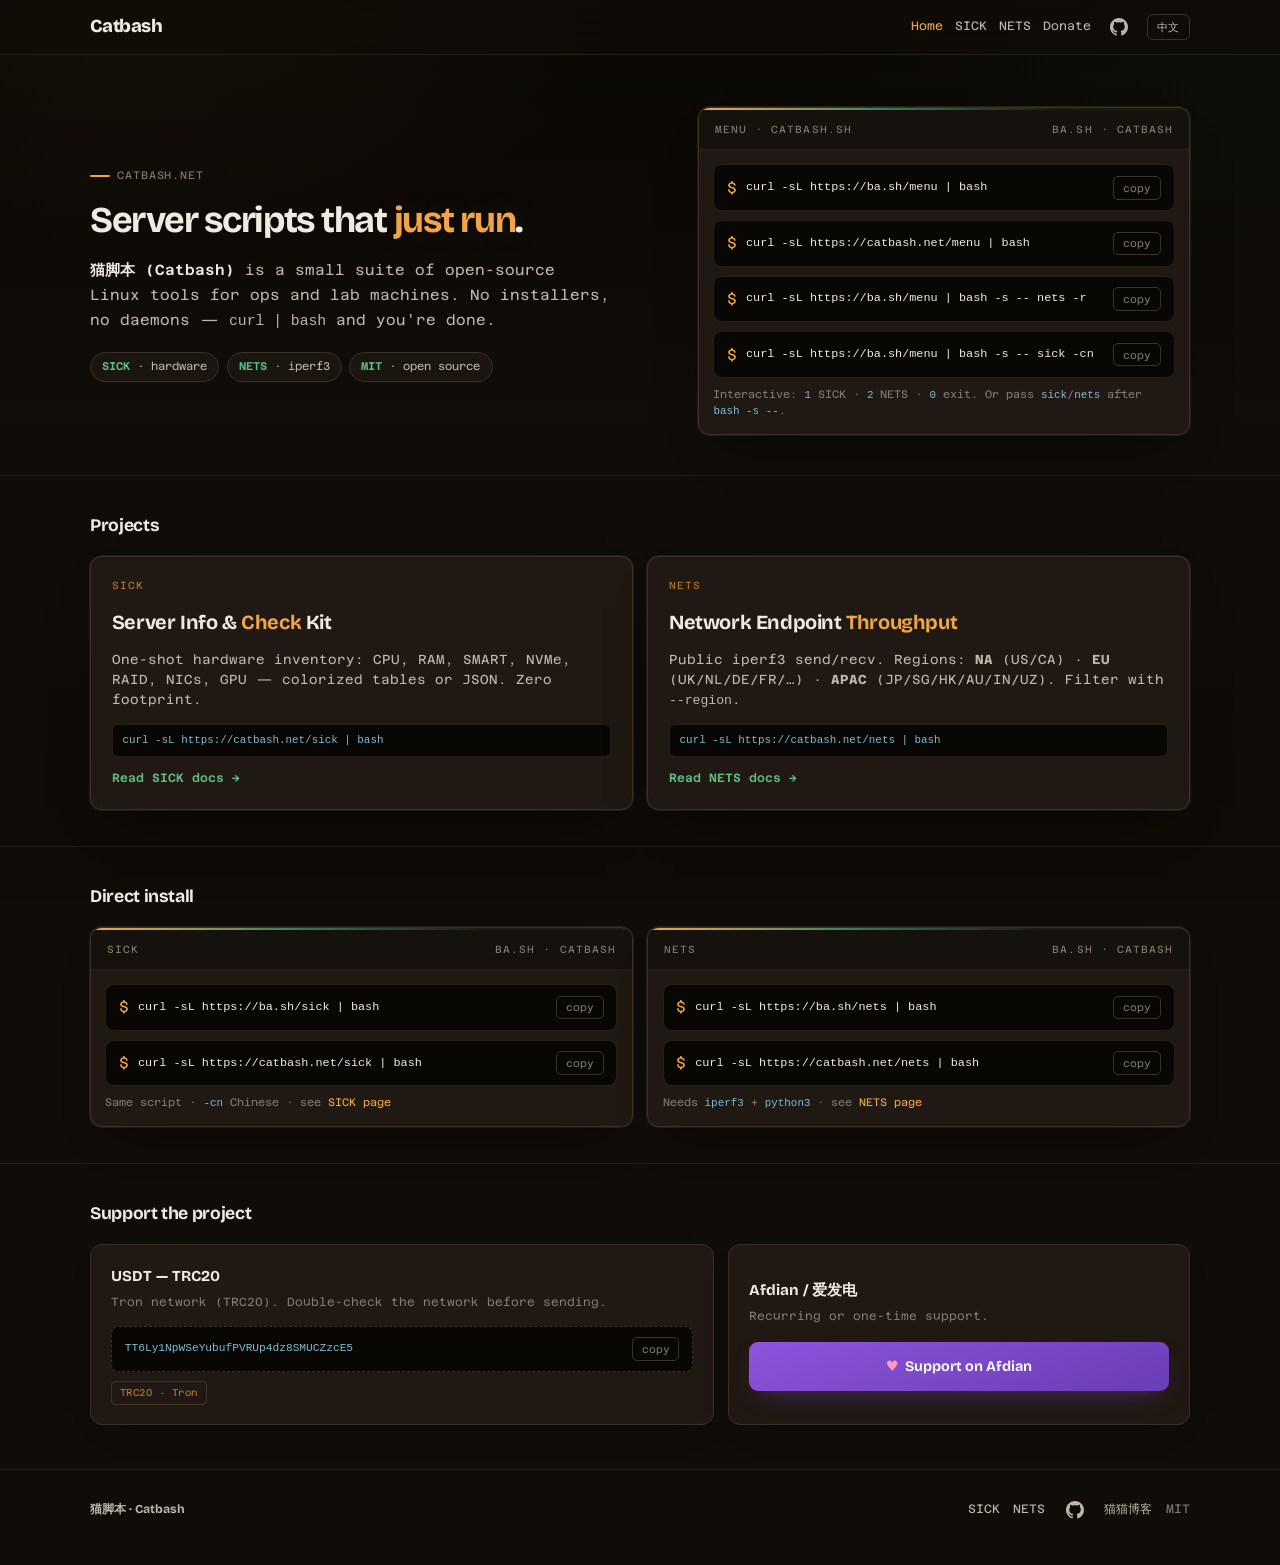
==== commit 66031dfe: "Document NETS supported regions on site and README Add a clear NA/EU/APAC coverage section on nets.h" ====
--- a/index.html
+++ b/index.html
@@ -160,9 +160,9 @@
       <a class="product-card" href="/nets.html">
         <span class="tag">NETS</span>
         <h3>Network Endpoint <span>Throughput</span></h3>
-        <p data-en="Public iperf3 send/recv against curated endpoints worldwide. IPv4 / IPv6, regions, reduced mode."
-           data-zh="对全球精选公网节点跑 iperf3 上下行。支持 IPv4/IPv6、区域筛选与精简模式。">
-          Public iperf3 send/recv against curated endpoints worldwide. IPv4 / IPv6, regions, reduced mode.
+        <p data-en="Public iperf3 send/recv. Regions: <b>NA</b> (US/CA) · <b>EU</b> (UK/NL/DE/FR/…) · <b>APAC</b> (JP/SG/HK/AU/IN/UZ). Filter with <code>--region</code>."
+           data-zh="公网 iperf3 上下行。地区：<b>北美</b>（美/加）· <b>欧洲</b>（英/荷/德/法…）· <b>亚太</b>（日/新/港/澳/印/乌兹）。用 <code>--region</code> 筛选。">
+          Public iperf3 send/recv. Regions: <b>NA</b> (US/CA) · <b>EU</b> (UK/NL/DE/FR/…) · <b>APAC</b> (JP/SG/HK/AU/IN/UZ). Filter with <code>--region</code>.
         </p>
         <code class="mini-cmd">curl -sL https://catbash.net/nets | bash</code>
         <span class="go" data-en="Read NETS docs →" data-zh="查看 NETS 介绍 →">Read NETS docs →</span>
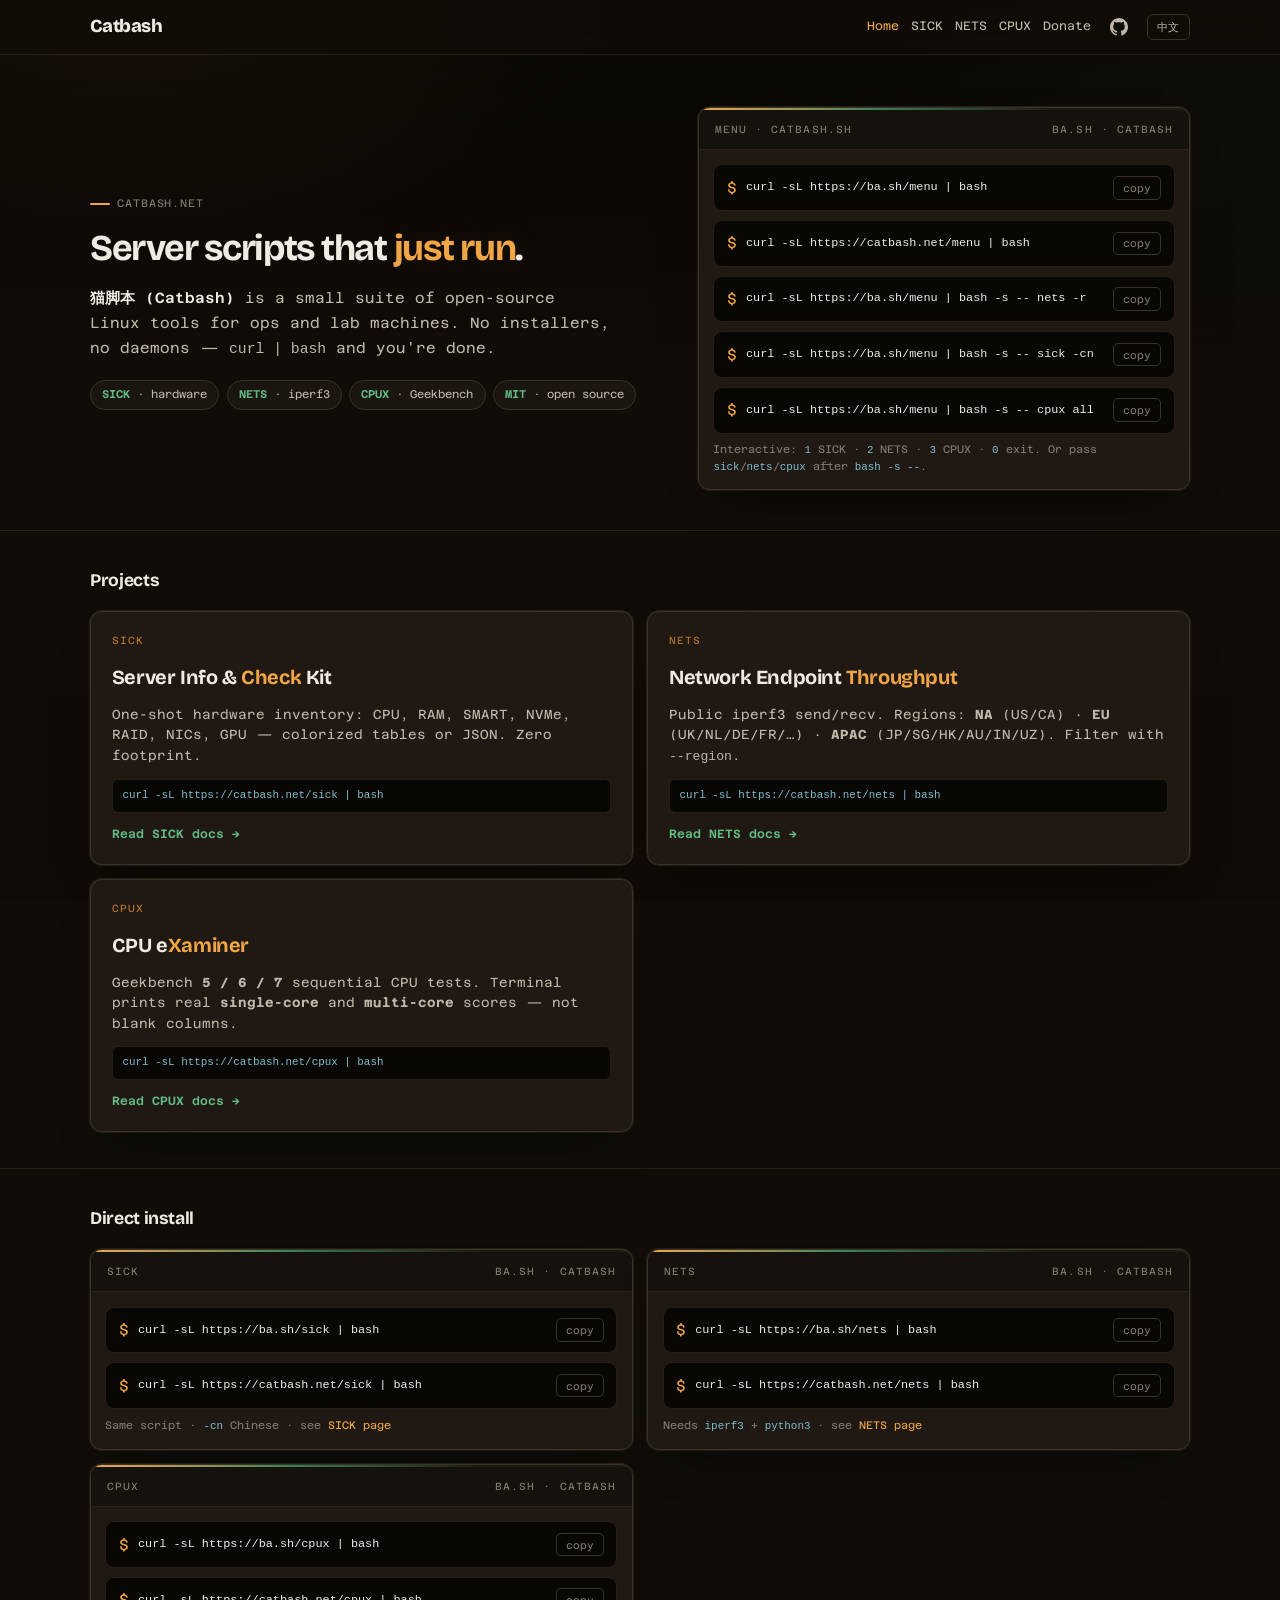
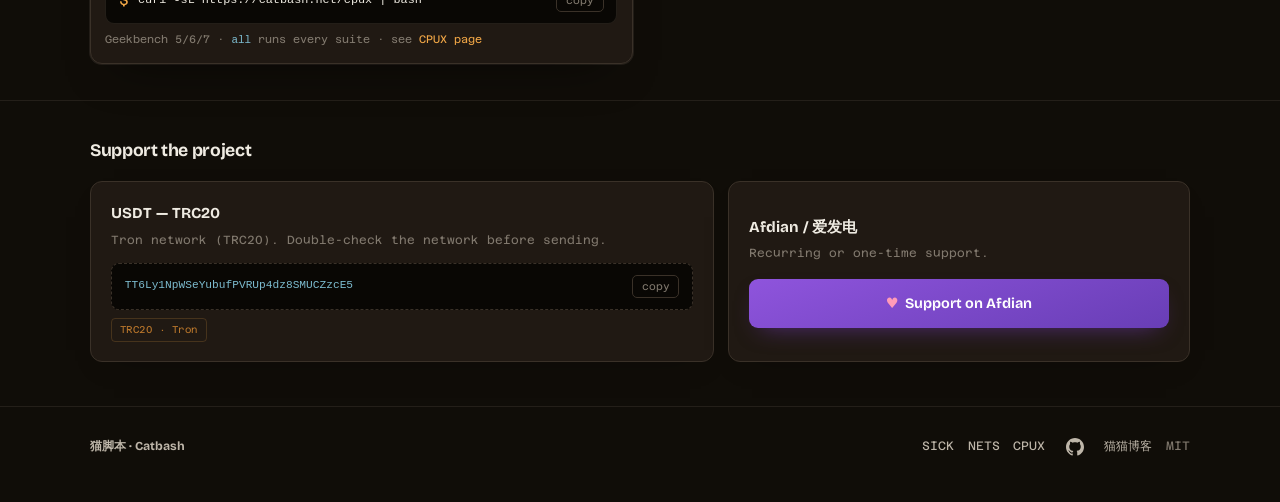
==== commit ae6098fd: "Add CPUX: Geekbench 5/6/7 CPU benchmark with reliable multi-core scores Ship cpux.sh plus docs page," ====
--- a/index.html
+++ b/index.html
@@ -4,8 +4,8 @@
 <meta charset="utf-8">
 <meta name="viewport" content="width=device-width, initial-scale=1.0">
 <title>猫脚本 · Catbash — Linux server scripts (SICK · NETS)</title>
-<meta name="description" content="猫脚本 (Catbash): open-source Linux server tools. SICK for one-shot hardware inventory; NETS for public iperf3 throughput tests. curl | bash, zero footprint.">
-<meta name="keywords" content="猫脚本, catbash, SICK, NETS, Linux, server, hardware inventory, iperf3, bash">
+<meta name="description" content="猫脚本 (Catbash): open-source Linux server tools. SICK hardware inventory, NETS iperf3 throughput, CPUX Geekbench 5/6/7. curl | bash, zero footprint.">
+<meta name="keywords" content="猫脚本, catbash, SICK, NETS, CPUX, Geekbench, Linux, server, hardware inventory, iperf3, bash">
 <meta name="author" content="Yuri NagaSaki">
 <meta name="robots" content="index, follow, max-image-preview:large">
 <link rel="canonical" href="https://catbash.net/">
@@ -18,7 +18,7 @@
 <meta property="og:locale:alternate" content="zh_CN">
 <meta property="og:url" content="https://catbash.net/">
 <meta property="og:title" content="猫脚本 · Catbash — Linux server scripts">
-<meta property="og:description" content="Open-source Linux tools: SICK hardware inventory + NETS iperf3 throughput. One curl each.">
+<meta property="og:description" content="Open-source Linux tools: SICK hardware, NETS iperf3, CPUX Geekbench. One curl each.">
 <meta property="og:image" content="https://catbash.net/assets/tg-cover.jpg">
 <meta property="og:image:width" content="1280">
 <meta property="og:image:height" content="720">
@@ -26,7 +26,7 @@
 
 <meta name="twitter:card" content="summary_large_image">
 <meta name="twitter:title" content="猫脚本 · Catbash">
-<meta name="twitter:description" content="SICK hardware inventory + NETS iperf3 throughput. curl | bash.">
+<meta name="twitter:description" content="SICK · NETS · CPUX. curl | bash.">
 <meta name="twitter:image" content="https://catbash.net/assets/tg-cover.jpg">
 
 <script type="application/ld+json">
@@ -39,7 +39,7 @@
       "url": "https://catbash.net/",
       "name": "猫脚本",
       "alternateName": ["Catbash", "catbash.net"],
-      "description": "Open-source Linux server scripts: hardware inventory and network throughput tests",
+      "description": "Open-source Linux server scripts: hardware inventory, network throughput, and CPU benchmarks",
       "inLanguage": ["en", "zh-CN"],
       "publisher": { "@id": "https://catbash.net/#author" }
     },
@@ -49,7 +49,7 @@
       "url": "https://catbash.net/",
       "name": "猫脚本 · Catbash",
       "isPartOf": { "@id": "https://catbash.net/#website" },
-      "description": "Hub for SICK and NETS — Linux server scripts you run with curl | bash.",
+      "description": "Hub for SICK, NETS and CPUX — Linux server scripts you run with curl | bash.",
       "primaryImageOfPage": {
         "@type": "ImageObject",
         "url": "https://catbash.net/assets/tg-cover.jpg"
@@ -80,6 +80,7 @@
       <a class="active" href="/" data-en="Home" data-zh="首页">Home</a>
       <a href="/sick.html" data-en="SICK" data-zh="SICK">SICK</a>
       <a href="/nets.html" data-en="NETS" data-zh="NETS">NETS</a>
+      <a href="/cpux.html" data-en="CPUX" data-zh="CPUX">CPUX</a>
       <a class="nav-hide-sm" href="#donate" data-en="Donate" data-zh="赞助">Donate</a>
       <a class="gh-icon" href="https://github.com/Yuri-NagaSaki/SICK" target="_blank" rel="noopener" aria-label="GitHub" title="GitHub">
         <svg viewBox="0 0 24 24" fill="currentColor" aria-hidden="true"><path d="M12 0C5.37 0 0 5.37 0 12c0 5.3 3.44 9.8 8.21 11.39.6.11.82-.26.82-.58 0-.29-.01-1.04-.02-2.05-3.34.73-4.04-1.61-4.04-1.61-.55-1.39-1.33-1.76-1.33-1.76-1.09-.74.08-.73.08-.73 1.2.09 1.84 1.24 1.84 1.24 1.07 1.83 2.81 1.3 3.5 1 .11-.78.42-1.3.76-1.6-2.67-.3-5.47-1.33-5.47-5.93 0-1.31.47-2.38 1.24-3.22-.12-.3-.54-1.52.12-3.18 0 0 1.01-.32 3.3 1.23.96-.27 1.98-.4 3-.4s2.04.13 3 .4c2.29-1.55 3.3-1.23 3.3-1.23.66 1.66.24 2.88.12 3.18.77.84 1.24 1.91 1.24 3.22 0 4.61-2.81 5.62-5.49 5.92.43.37.81 1.1.81 2.22 0 1.6-.01 2.89-.01 3.28 0 .32.22.7.83.58C20.56 21.8 24 17.3 24 12 24 5.37 18.63 0 12 0z"/></svg>
@@ -98,12 +99,13 @@
     </h1>
     <p class="lede"
        data-en="<strong>猫脚本 (Catbash)</strong> is a small suite of open-source Linux tools for ops and lab machines. No installers, no daemons — <code>curl | bash</code> and you're done."
-       data-zh="<strong>猫脚本</strong> 是一组开源 Linux 运维脚本：硬件盘点与公网吞吐测试。无需安装、无常驻进程，一条 <code>curl | bash</code> 即可。">
+       data-zh="<strong>猫脚本</strong> 是一组开源 Linux 运维脚本：硬件盘点、公网吞吐与 CPU 跑分。无需安装、无常驻进程，一条 <code>curl | bash</code> 即可。">
       <strong>猫脚本 (Catbash)</strong> is a small suite of open-source Linux tools for ops and lab machines. No installers, no daemons — <code>curl | bash</code> and you're done.
     </p>
     <div class="pills">
       <span class="pill"><b>SICK</b> · hardware</span>
       <span class="pill"><b>NETS</b> · iperf3</span>
+      <span class="pill"><b>CPUX</b> · Geekbench</span>
       <span class="pill" data-en="<b>MIT</b> · open source" data-zh="<b>MIT</b> · 开源"><b>MIT</b> · open source</span>
     </div>
   </div>
@@ -134,10 +136,15 @@
         <code>curl -sL https://ba.sh/menu | bash -s -- sick -cn</code>
         <button class="copy" type="button" data-copy="curl -sL https://ba.sh/menu | bash -s -- sick -cn" data-en="copy" data-zh="复制">copy</button>
       </div>
+      <div class="cmd-row">
+        <span class="prompt">$</span>
+        <code>curl -sL https://ba.sh/menu | bash -s -- cpux all</code>
+        <button class="copy" type="button" data-copy="curl -sL https://ba.sh/menu | bash -s -- cpux all" data-en="copy" data-zh="复制">copy</button>
+      </div>
       <p class="cmd-hint"
-         data-en="Interactive: <code>1</code> SICK · <code>2</code> NETS · <code>0</code> exit. Or pass <code>sick</code>/<code>nets</code> after <code>bash -s --</code>."
-         data-zh="交互：<code>1</code> SICK · <code>2</code> NETS · <code>0</code> 退出。或在 <code>bash -s --</code> 后写 <code>sick</code>/<code>nets</code>。">
-        Interactive: <code>1</code> SICK · <code>2</code> NETS · <code>0</code> exit. Or pass <code>sick</code>/<code>nets</code> after <code>bash -s --</code>.
+         data-en="Interactive: <code>1</code> SICK · <code>2</code> NETS · <code>3</code> CPUX · <code>0</code> exit. Or pass <code>sick</code>/<code>nets</code>/<code>cpux</code> after <code>bash -s --</code>."
+         data-zh="交互：<code>1</code> SICK · <code>2</code> NETS · <code>3</code> CPUX · <code>0</code> 退出。或在 <code>bash -s --</code> 后写 <code>sick</code>/<code>nets</code>/<code>cpux</code>。">
+        Interactive: <code>1</code> SICK · <code>2</code> NETS · <code>3</code> CPUX · <code>0</code> exit. Or pass <code>sick</code>/<code>nets</code>/<code>cpux</code> after <code>bash -s --</code>.
       </p>
     </div>
   </div>
@@ -167,6 +174,16 @@
         <code class="mini-cmd">curl -sL https://catbash.net/nets | bash</code>
         <span class="go" data-en="Read NETS docs →" data-zh="查看 NETS 介绍 →">Read NETS docs →</span>
       </a>
+      <a class="product-card" href="/cpux.html">
+        <span class="tag">CPUX</span>
+        <h3>CPU e<span>Xaminer</span></h3>
+        <p data-en="Geekbench <b>5 / 6 / 7</b> sequential CPU tests. Terminal prints real <b>single-core</b> and <b>multi-core</b> scores — not blank columns."
+           data-zh="Geekbench <b>5 / 6 / 7</b> 串行 CPU 测试。终端真实输出<strong>单核</strong>与<strong>多核</strong>分数，不再空白。">
+          Geekbench <b>5 / 6 / 7</b> sequential CPU tests. Terminal prints real <b>single-core</b> and <b>multi-core</b> scores — not blank columns.
+        </p>
+        <code class="mini-cmd">curl -sL https://catbash.net/cpux | bash</code>
+        <span class="go" data-en="Read CPUX docs →" data-zh="查看 CPUX 介绍 →">Read CPUX docs →</span>
+      </a>
     </div>
   </div>
 </section>
@@ -216,6 +233,28 @@
           <p class="cmd-hint" data-en="Needs <code>iperf3</code> + <code>python3</code> · see <a href=&quot;/nets.html&quot;>NETS page</a>"
              data-zh="需要 <code>iperf3</code> + <code>python3</code> · 详见 <a href=&quot;/nets.html&quot;>NETS 页</a>">
             Needs <code>iperf3</code> + <code>python3</code> · see <a href="/nets.html">NETS page</a>
+          </p>
+        </div>
+      </div>
+      <div class="cmd-panel" id="install-cpux">
+        <div class="cmd-head">
+          <span class="label">CPUX</span>
+          <span class="label">ba.sh · catbash</span>
+        </div>
+        <div class="cmd-body">
+          <div class="cmd-row">
+            <span class="prompt">$</span>
+            <code>curl -sL https://ba.sh/cpux | bash</code>
+            <button class="copy" type="button" data-copy="curl -sL https://ba.sh/cpux | bash" data-en="copy" data-zh="复制">copy</button>
+          </div>
+          <div class="cmd-row">
+            <span class="prompt">$</span>
+            <code>curl -sL https://catbash.net/cpux | bash</code>
+            <button class="copy" type="button" data-copy="curl -sL https://catbash.net/cpux | bash" data-en="copy" data-zh="复制">copy</button>
+          </div>
+          <p class="cmd-hint" data-en="Geekbench 5/6/7 · <code>all</code> runs every suite · see <a href=&quot;/cpux.html&quot;>CPUX page</a>"
+             data-zh="Geekbench 5/6/7 · <code>all</code> 全套 · 详见 <a href=&quot;/cpux.html&quot;>CPUX 页</a>">
+            Geekbench 5/6/7 · <code>all</code> runs every suite · see <a href="/cpux.html">CPUX page</a>
           </p>
         </div>
       </div>
@@ -255,6 +294,7 @@
     <div class="foot-links">
       <a href="/sick.html">SICK</a>
       <a href="/nets.html">NETS</a>
+      <a href="/cpux.html">CPUX</a>
       <a class="gh-icon" href="https://github.com/Yuri-NagaSaki/SICK" target="_blank" rel="noopener" aria-label="GitHub" title="GitHub">
         <svg viewBox="0 0 24 24" fill="currentColor" aria-hidden="true"><path d="M12 0C5.37 0 0 5.37 0 12c0 5.3 3.44 9.8 8.21 11.39.6.11.82-.26.82-.58 0-.29-.01-1.04-.02-2.05-3.34.73-4.04-1.61-4.04-1.61-.55-1.39-1.33-1.76-1.33-1.76-1.09-.74.08-.73.08-.73 1.2.09 1.84 1.24 1.84 1.24 1.07 1.83 2.81 1.3 3.5 1 .11-.78.42-1.3.76-1.6-2.67-.3-5.47-1.33-5.47-5.93 0-1.31.47-2.38 1.24-3.22-.12-.3-.54-1.52.12-3.18 0 0 1.01-.32 3.3 1.23.96-.27 1.98-.4 3-.4s2.04.13 3 .4c2.29-1.55 3.3-1.23 3.3-1.23.66 1.66.24 2.88.12 3.18.77.84 1.24 1.91 1.24 3.22 0 4.61-2.81 5.62-5.49 5.92.43.37.81 1.1.81 2.22 0 1.6-.01 2.89-.01 3.28 0 .32.22.7.83.58C20.56 21.8 24 17.3 24 12 24 5.37 18.63 0 12 0z"/></svg>
       </a>
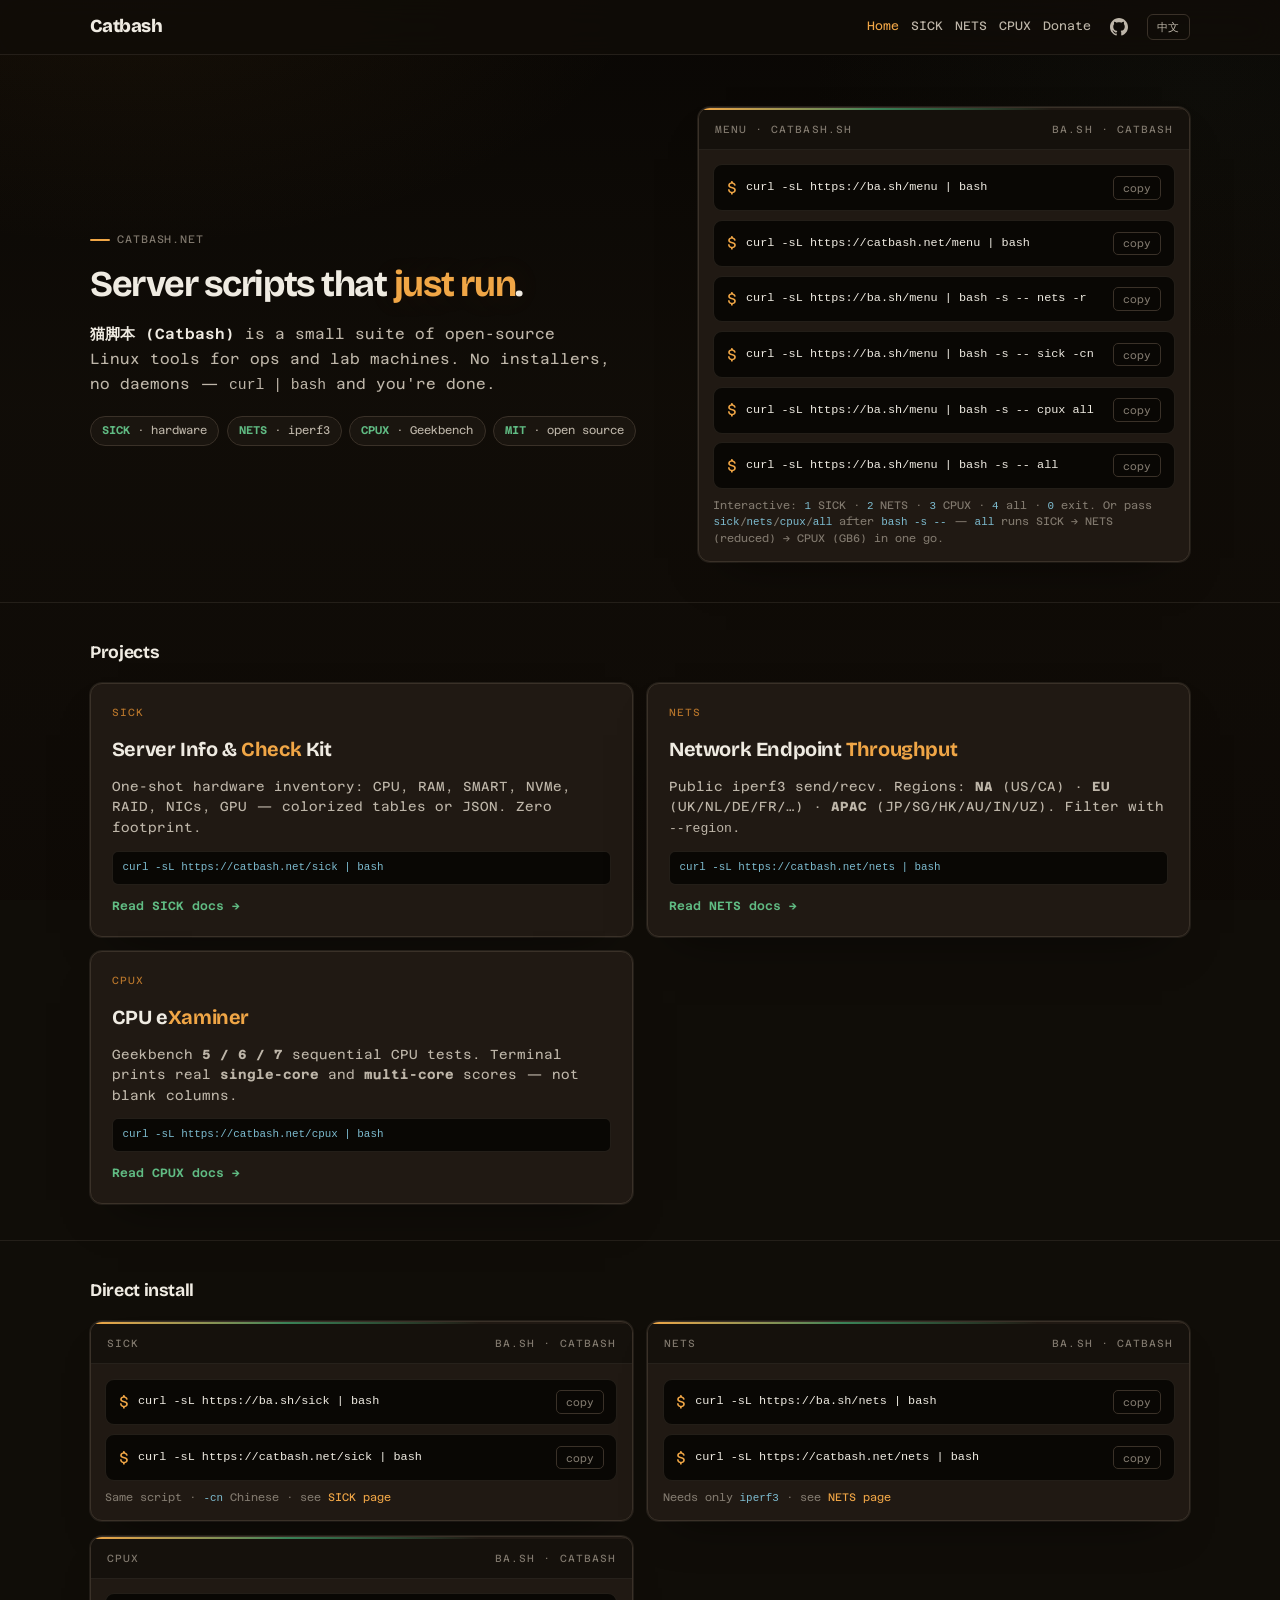
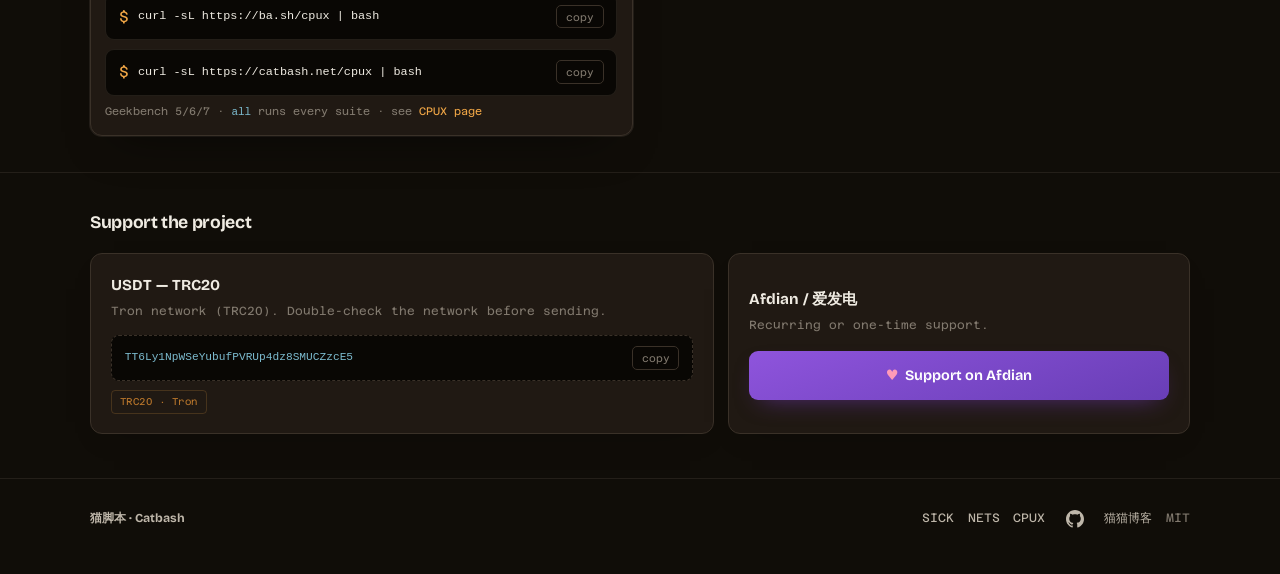
==== commit 3f35c2c1: "Launcher 1.2: no-TTY loop fix, "all" mode, return to menu - Without a usable terminal (ssh without -" ====
--- a/index.html
+++ b/index.html
@@ -141,10 +141,15 @@
         <code>curl -sL https://ba.sh/menu | bash -s -- cpux all</code>
         <button class="copy" type="button" data-copy="curl -sL https://ba.sh/menu | bash -s -- cpux all" data-en="copy" data-zh="复制">copy</button>
       </div>
+      <div class="cmd-row">
+        <span class="prompt">$</span>
+        <code>curl -sL https://ba.sh/menu | bash -s -- all</code>
+        <button class="copy" type="button" data-copy="curl -sL https://ba.sh/menu | bash -s -- all" data-en="copy" data-zh="复制">copy</button>
+      </div>
       <p class="cmd-hint"
-         data-en="Interactive: <code>1</code> SICK · <code>2</code> NETS · <code>3</code> CPUX · <code>0</code> exit. Or pass <code>sick</code>/<code>nets</code>/<code>cpux</code> after <code>bash -s --</code>."
-         data-zh="交互：<code>1</code> SICK · <code>2</code> NETS · <code>3</code> CPUX · <code>0</code> 退出。或在 <code>bash -s --</code> 后写 <code>sick</code>/<code>nets</code>/<code>cpux</code>。">
-        Interactive: <code>1</code> SICK · <code>2</code> NETS · <code>3</code> CPUX · <code>0</code> exit. Or pass <code>sick</code>/<code>nets</code>/<code>cpux</code> after <code>bash -s --</code>.
+         data-en="Interactive: <code>1</code> SICK · <code>2</code> NETS · <code>3</code> CPUX · <code>4</code> all · <code>0</code> exit. Or pass <code>sick</code>/<code>nets</code>/<code>cpux</code>/<code>all</code> after <code>bash -s --</code> — <code>all</code> runs SICK → NETS (reduced) → CPUX (GB6) in one go."
+         data-zh="交互：<code>1</code> SICK · <code>2</code> NETS · <code>3</code> CPUX · <code>4</code> 全部 · <code>0</code> 退出。或在 <code>bash -s --</code> 后写 <code>sick</code>/<code>nets</code>/<code>cpux</code>/<code>all</code> —— <code>all</code> 一次跑完 SICK → NETS（精简）→ CPUX（GB6）。">
+        Interactive: <code>1</code> SICK · <code>2</code> NETS · <code>3</code> CPUX · <code>4</code> all · <code>0</code> exit. Or pass <code>sick</code>/<code>nets</code>/<code>cpux</code>/<code>all</code> after <code>bash -s --</code> — <code>all</code> runs SICK → NETS (reduced) → CPUX (GB6) in one go.
       </p>
     </div>
   </div>
@@ -230,9 +235,9 @@
             <code>curl -sL https://catbash.net/nets | bash</code>
             <button class="copy" type="button" data-copy="curl -sL https://catbash.net/nets | bash" data-en="copy" data-zh="复制">copy</button>
           </div>
-          <p class="cmd-hint" data-en="Needs <code>iperf3</code> + <code>python3</code> · see <a href=&quot;/nets.html&quot;>NETS page</a>"
-             data-zh="需要 <code>iperf3</code> + <code>python3</code> · 详见 <a href=&quot;/nets.html&quot;>NETS 页</a>">
-            Needs <code>iperf3</code> + <code>python3</code> · see <a href="/nets.html">NETS page</a>
+          <p class="cmd-hint" data-en="Needs only <code>iperf3</code> · see <a href=&quot;/nets.html&quot;>NETS page</a>"
+             data-zh="只需 <code>iperf3</code> · 详见 <a href=&quot;/nets.html&quot;>NETS 页</a>">
+            Needs only <code>iperf3</code> · see <a href="/nets.html">NETS page</a>
           </p>
         </div>
       </div>
--- a/assets/site.css
+++ b/assets/site.css
@@ -454,6 +454,99 @@
 .c-prompt-u { color: var(--amber); }
 .c-prompt-p { color: var(--sky); }
 
+/* Script preview (screenshot in terminal chrome) */
+.shot {
+  background: var(--bg-deep);
+  border: 1px solid var(--line);
+  border-radius: var(--radius);
+  box-shadow: var(--shadow-lg), inset 0 1px 0 oklch(100% 0 0 / 0.03);
+  overflow: hidden;
+}
+.shot .term-bar { margin: 0; }
+.shot-frame {
+  display: block;
+  line-height: 0;
+  background: oklch(12% 0.01 75);
+  cursor: zoom-in;
+}
+.shot-frame:focus-visible {
+  outline: 2px solid var(--amber);
+  outline-offset: 2px;
+}
+.shot-frame img {
+  display: block;
+  width: 100%;
+  height: auto;
+  max-width: 100%;
+  vertical-align: top;
+}
+.shot-caption {
+  margin-top: 0.65rem;
+  font-size: 0.72rem;
+  color: var(--muted);
+  text-align: center;
+}
+
+/* In-page image lightbox (no new tab) */
+.lb {
+  position: fixed;
+  inset: 0;
+  z-index: 100;
+  display: flex;
+  align-items: center;
+  justify-content: center;
+  padding: clamp(0.75rem, 3vw, 1.75rem);
+  background: oklch(8% 0.01 75 / 0.88);
+  backdrop-filter: blur(8px) saturate(1.1);
+  opacity: 0;
+  visibility: hidden;
+  pointer-events: none;
+  transition: opacity .18s ease, visibility .18s ease;
+}
+.lb.is-open {
+  opacity: 1;
+  visibility: visible;
+  pointer-events: auto;
+}
+.lb-panel {
+  position: relative;
+  max-width: min(96vw, 1200px);
+  max-height: min(92vh, 900px);
+  border-radius: var(--radius);
+  border: 1px solid var(--line);
+  box-shadow: var(--shadow-lg);
+  background: var(--bg-deep);
+  overflow: hidden;
+}
+.lb-panel img {
+  display: block;
+  max-width: 96vw;
+  max-height: min(92vh, 900px);
+  width: auto;
+  height: auto;
+  object-fit: contain;
+}
+.lb-close {
+  position: absolute;
+  top: 0.55rem;
+  right: 0.55rem;
+  z-index: 2;
+  width: 2rem;
+  height: 2rem;
+  border: 1px solid var(--line);
+  border-radius: 999px;
+  background: oklch(18% 0.012 70 / 0.9);
+  color: var(--ink);
+  font-size: 1.1rem;
+  line-height: 1;
+  cursor: pointer;
+  display: inline-flex;
+  align-items: center;
+  justify-content: center;
+}
+.lb-close:hover { background: var(--bg-panel); color: var(--amber); }
+body.lb-open { overflow: hidden; }
+
 /* Tables */
 .opts, .data-table {
   width: 100%;
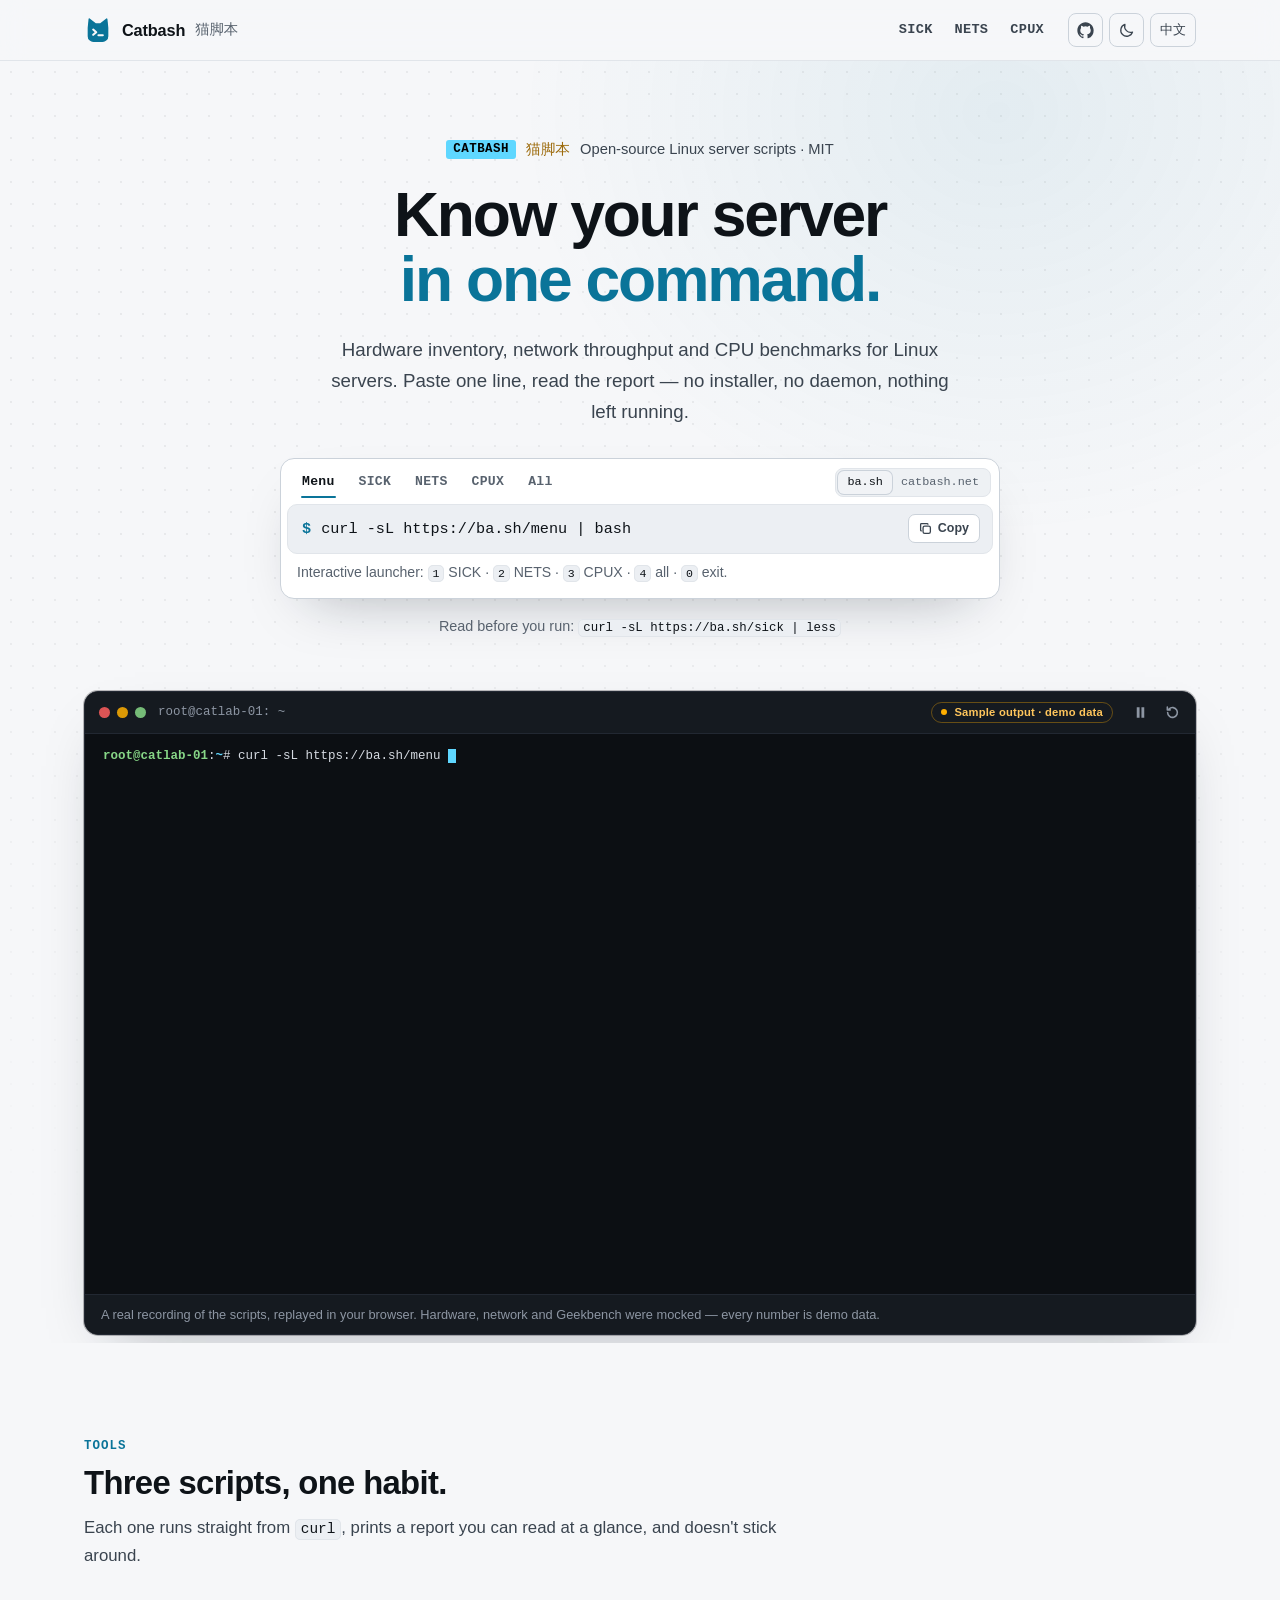
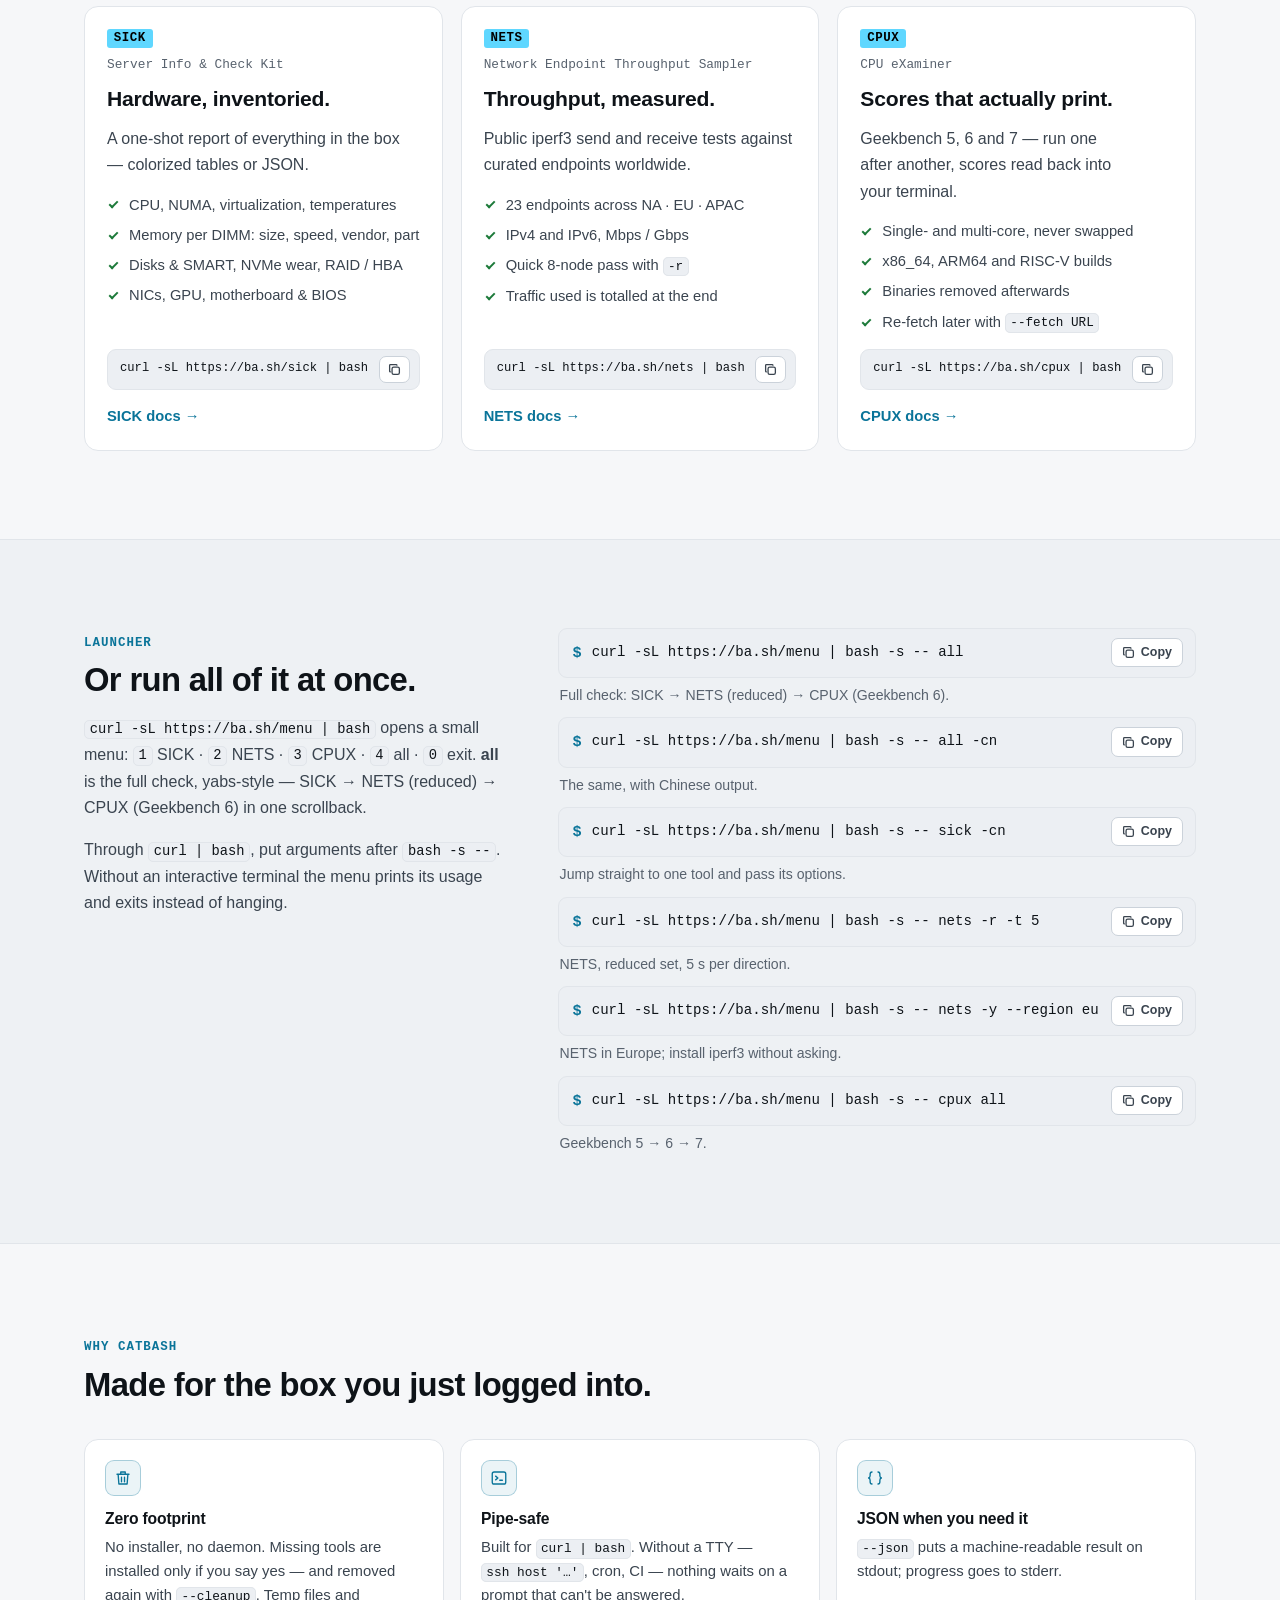
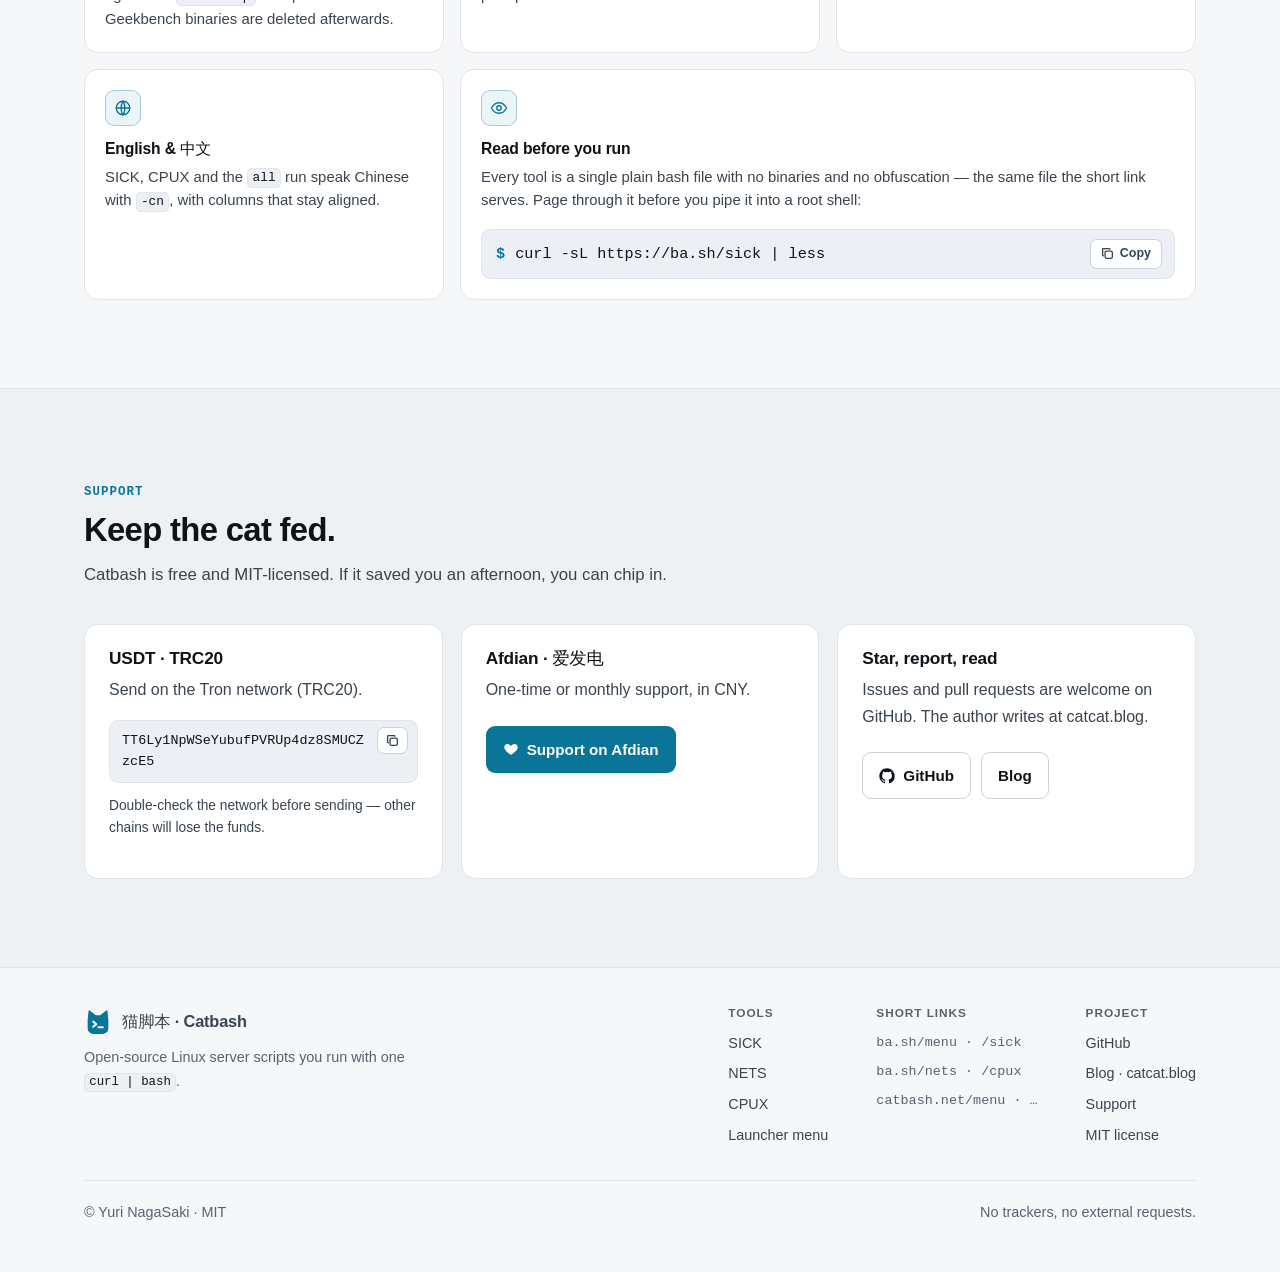
==== commit b2f2f55e: "Rebuild catbash.net; README previews from real recordings Website (index, sick, nets, cpux): - New d" ====
--- a/index.html
+++ b/index.html
@@ -1,16 +1,16 @@
 <!DOCTYPE html>
-<html lang="en">
+<html lang="en" data-title-zh="猫脚本 · Catbash — 一条命令，看清你的服务器">
 <head>
 <meta charset="utf-8">
-<meta name="viewport" content="width=device-width, initial-scale=1.0">
-<title>猫脚本 · Catbash — Linux server scripts (SICK · NETS)</title>
+<meta name="viewport" content="width=device-width, initial-scale=1">
+<title>猫脚本 · Catbash — Linux server scripts (SICK · NETS · CPUX)</title>
 <meta name="description" content="猫脚本 (Catbash): open-source Linux server tools. SICK hardware inventory, NETS iperf3 throughput, CPUX Geekbench 5/6/7. curl | bash, zero footprint.">
 <meta name="keywords" content="猫脚本, catbash, SICK, NETS, CPUX, Geekbench, Linux, server, hardware inventory, iperf3, bash">
 <meta name="author" content="Yuri NagaSaki">
 <meta name="robots" content="index, follow, max-image-preview:large">
 <link rel="canonical" href="https://catbash.net/">
-<link rel="icon" href="https://catbash.net/favicon.svg" type="image/svg+xml">
-<link rel="apple-touch-icon" href="https://catbash.net/favicon.svg">
+<link rel="icon" href="/favicon.svg" type="image/svg+xml">
+<link rel="apple-touch-icon" href="/favicon.svg">
 
 <meta property="og:type" content="website">
 <meta property="og:site_name" content="猫脚本 · Catbash">
@@ -65,251 +65,215 @@
   ]
 }
 </script>
-<link rel="preconnect" href="https://fonts.googleapis.com">
-<link rel="preconnect" href="https://fonts.gstatic.com" crossorigin>
-<link href="https://fonts.googleapis.com/css2?family=Azeret+Mono:wght@400;500;600;700&family=Bricolage+Grotesque:opsz,wght@12..96,500;12..96,600;12..96,700;12..96,800&display=swap" rel="stylesheet">
+<meta name="color-scheme" content="dark light">
+<meta name="theme-color" content="#0b0d10" media="(prefers-color-scheme: dark)">
+<meta name="theme-color" content="#f6f7f9" media="(prefers-color-scheme: light)">
 <link rel="stylesheet" href="/assets/site.css">
+<script>(function(d){try{var t=localStorage.getItem("catbash-theme");if(t==="dark"||t==="light")d.setAttribute("data-theme",t)}catch(e){}d.className="js"+(window.matchMedia&&matchMedia("(prefers-reduced-motion: reduce)").matches?"":" anim")})(document.documentElement)</script>
 </head>
 <body>
-
-<nav class="nav">
+<a class="skip" href="#main"><span data-en="Skip to content" data-zh="跳到正文">Skip to content</span></a>
+<header class="nav">
   <div class="wrap nav-in">
-    <a class="brand" href="/"><span data-en="Catbash" data-zh="猫脚本">Catbash</span>
-    </a>
-    <div class="nav-links">
-      <a class="active" href="/" data-en="Home" data-zh="首页">Home</a>
-      <a href="/sick.html" data-en="SICK" data-zh="SICK">SICK</a>
-      <a href="/nets.html" data-en="NETS" data-zh="NETS">NETS</a>
-      <a href="/cpux.html" data-en="CPUX" data-zh="CPUX">CPUX</a>
-      <a class="nav-hide-sm" href="#donate" data-en="Donate" data-zh="赞助">Donate</a>
-      <a class="gh-icon" href="https://github.com/Yuri-NagaSaki/SICK" target="_blank" rel="noopener" aria-label="GitHub" title="GitHub">
-        <svg viewBox="0 0 24 24" fill="currentColor" aria-hidden="true"><path d="M12 0C5.37 0 0 5.37 0 12c0 5.3 3.44 9.8 8.21 11.39.6.11.82-.26.82-.58 0-.29-.01-1.04-.02-2.05-3.34.73-4.04-1.61-4.04-1.61-.55-1.39-1.33-1.76-1.33-1.76-1.09-.74.08-.73.08-.73 1.2.09 1.84 1.24 1.84 1.24 1.07 1.83 2.81 1.3 3.5 1 .11-.78.42-1.3.76-1.6-2.67-.3-5.47-1.33-5.47-5.93 0-1.31.47-2.38 1.24-3.22-.12-.3-.54-1.52.12-3.18 0 0 1.01-.32 3.3 1.23.96-.27 1.98-.4 3-.4s2.04.13 3 .4c2.29-1.55 3.3-1.23 3.3-1.23.66 1.66.24 2.88.12 3.18.77.84 1.24 1.91 1.24 3.22 0 4.61-2.81 5.62-5.49 5.92.43.37.81 1.1.81 2.22 0 1.6-.01 2.89-.01 3.28 0 .32.22.7.83.58C20.56 21.8 24 17.3 24 12 24 5.37 18.63 0 12 0z"/></svg>
-      </a>
-      <button class="lang" id="langBtn" type="button" onclick="toggleLang()">中文</button>
-    </div>
-  </div>
-</nav>
-
-<header class="wrap hero grid">
-  <div>
-    <p class="kicker" data-en="catbash.net" data-zh="catbash.net · 猫脚本">catbash.net</p>
-    <h1 data-en="Server scripts that <span class=&quot;mark&quot;>just run</span>."
-        data-zh="一条命令就能跑的<span class=&quot;mark&quot;>服务器脚本</span>。">
-      Server scripts that <span class="mark">just run</span>.
-    </h1>
-    <p class="lede"
-       data-en="<strong>猫脚本 (Catbash)</strong> is a small suite of open-source Linux tools for ops and lab machines. No installers, no daemons — <code>curl | bash</code> and you're done."
-       data-zh="<strong>猫脚本</strong> 是一组开源 Linux 运维脚本：硬件盘点、公网吞吐与 CPU 跑分。无需安装、无常驻进程，一条 <code>curl | bash</code> 即可。">
-      <strong>猫脚本 (Catbash)</strong> is a small suite of open-source Linux tools for ops and lab machines. No installers, no daemons — <code>curl | bash</code> and you're done.
-    </p>
-    <div class="pills">
-      <span class="pill"><b>SICK</b> · hardware</span>
-      <span class="pill"><b>NETS</b> · iperf3</span>
-      <span class="pill"><b>CPUX</b> · Geekbench</span>
-      <span class="pill" data-en="<b>MIT</b> · open source" data-zh="<b>MIT</b> · 开源"><b>MIT</b> · open source</span>
-    </div>
-  </div>
-
-  <div class="cmd-panel" id="install-menu">
-    <div class="cmd-head">
-      <span class="label" data-en="Menu · catbash.sh" data-zh="主菜单 · catbash.sh">Menu · catbash.sh</span>
-      <span class="label">ba.sh · catbash</span>
-    </div>
-    <div class="cmd-body">
-      <div class="cmd-row">
-        <span class="prompt">$</span>
-        <code>curl -sL https://ba.sh/menu | bash</code>
-        <button class="copy" type="button" data-copy="curl -sL https://ba.sh/menu | bash" data-en="copy" data-zh="复制">copy</button>
-      </div>
-      <div class="cmd-row">
-        <span class="prompt">$</span>
-        <code>curl -sL https://catbash.net/menu | bash</code>
-        <button class="copy" type="button" data-copy="curl -sL https://catbash.net/menu | bash" data-en="copy" data-zh="复制">copy</button>
-      </div>
-      <div class="cmd-row">
-        <span class="prompt">$</span>
-        <code>curl -sL https://ba.sh/menu | bash -s -- nets -r</code>
-        <button class="copy" type="button" data-copy="curl -sL https://ba.sh/menu | bash -s -- nets -r" data-en="copy" data-zh="复制">copy</button>
-      </div>
-      <div class="cmd-row">
-        <span class="prompt">$</span>
-        <code>curl -sL https://ba.sh/menu | bash -s -- sick -cn</code>
-        <button class="copy" type="button" data-copy="curl -sL https://ba.sh/menu | bash -s -- sick -cn" data-en="copy" data-zh="复制">copy</button>
-      </div>
-      <div class="cmd-row">
-        <span class="prompt">$</span>
-        <code>curl -sL https://ba.sh/menu | bash -s -- cpux all</code>
-        <button class="copy" type="button" data-copy="curl -sL https://ba.sh/menu | bash -s -- cpux all" data-en="copy" data-zh="复制">copy</button>
-      </div>
-      <div class="cmd-row">
-        <span class="prompt">$</span>
-        <code>curl -sL https://ba.sh/menu | bash -s -- all</code>
-        <button class="copy" type="button" data-copy="curl -sL https://ba.sh/menu | bash -s -- all" data-en="copy" data-zh="复制">copy</button>
-      </div>
-      <p class="cmd-hint"
-         data-en="Interactive: <code>1</code> SICK · <code>2</code> NETS · <code>3</code> CPUX · <code>4</code> all · <code>0</code> exit. Or pass <code>sick</code>/<code>nets</code>/<code>cpux</code>/<code>all</code> after <code>bash -s --</code> — <code>all</code> runs SICK → NETS (reduced) → CPUX (GB6) in one go."
-         data-zh="交互：<code>1</code> SICK · <code>2</code> NETS · <code>3</code> CPUX · <code>4</code> 全部 · <code>0</code> 退出。或在 <code>bash -s --</code> 后写 <code>sick</code>/<code>nets</code>/<code>cpux</code>/<code>all</code> —— <code>all</code> 一次跑完 SICK → NETS（精简）→ CPUX（GB6）。">
-        Interactive: <code>1</code> SICK · <code>2</code> NETS · <code>3</code> CPUX · <code>4</code> all · <code>0</code> exit. Or pass <code>sick</code>/<code>nets</code>/<code>cpux</code>/<code>all</code> after <code>bash -s --</code> — <code>all</code> runs SICK → NETS (reduced) → CPUX (GB6) in one go.
-      </p>
+    <a class="brand" href="/" aria-label="Catbash · 猫脚本"><svg class="logo" viewBox="0 0 32 32" aria-hidden="true"><path class="logo-head" d="M5 13.5 6 3.5l7 5.5h6l7-5.5 1 10V23a6 6 0 0 1-6 6H11a6 6 0 0 1-6-6z"/><path class="logo-ps" d="M10.5 15.5 14 18.5l-3.5 3M16.5 22h5"/></svg><span class="name">Catbash</span><span class="alt">猫脚本</span></a>
+    <nav class="nav-links" aria-label="Tools">
+      <a href="/sick.html">SICK</a><a href="/nets.html">NETS</a><a href="/cpux.html">CPUX</a>
+    </nav>
+    <div class="nav-tools">
+      <a class="icon-btn gh" href="https://github.com/Yuri-NagaSaki/SICK" rel="noopener" aria-label="GitHub" title="GitHub"><svg viewBox="0 0 24 24" fill="currentColor" aria-hidden="true"><path d="M12 .5C5.65.5.5 5.65.5 12c0 5.08 3.29 9.39 7.86 10.91.58.1.79-.25.79-.56v-2c-3.2.7-3.87-1.37-3.87-1.37-.52-1.33-1.28-1.69-1.28-1.69-1.04-.71.08-.7.08-.7 1.15.08 1.76 1.19 1.76 1.19 1.03 1.76 2.7 1.25 3.36.96.1-.75.4-1.25.73-1.54-2.56-.29-5.25-1.28-5.25-5.69 0-1.26.45-2.29 1.19-3.09-.12-.29-.52-1.46.11-3.05 0 0 .97-.31 3.17 1.18a11 11 0 0 1 5.77 0c2.2-1.49 3.17-1.18 3.17-1.18.63 1.59.23 2.76.11 3.05.74.8 1.19 1.83 1.19 3.09 0 4.42-2.7 5.39-5.27 5.68.41.36.78 1.06.78 2.14v3.17c0 .31.21.67.8.56A11.5 11.5 0 0 0 23.5 12C23.5 5.65 18.35.5 12 .5z"/></svg></a>
+      <button class="icon-btn theme-btn" id="themeBtn" type="button" aria-label="Switch theme"><svg class="i-sun" viewBox="0 0 24 24" fill="none" stroke="currentColor" stroke-width="1.8" stroke-linecap="round" aria-hidden="true"><circle cx="12" cy="12" r="4.2"/><path d="M12 2.5v2.2M12 19.3v2.2M4.6 4.6l1.6 1.6M17.8 17.8l1.6 1.6M2.5 12h2.2M19.3 12h2.2M4.6 19.4l1.6-1.6M17.8 6.2l1.6-1.6"/></svg><svg class="i-moon" viewBox="0 0 24 24" fill="none" stroke="currentColor" stroke-width="1.8" stroke-linejoin="round" aria-hidden="true"><path d="M20.5 14.2A8.5 8.5 0 0 1 9.8 3.5a8.5 8.5 0 1 0 10.7 10.7z"/></svg></button>
+      <button class="icon-btn lang-btn" id="langBtn" type="button" lang="zh-CN" aria-label="切换到中文">中文</button>
     </div>
   </div>
 </header>
-
-<section class="rule">
-  <div class="wrap">
-    <h2 data-en="Projects" data-zh="子项目">Projects</h2>
-    <div class="product-grid">
-      <a class="product-card" href="/sick.html">
-        <span class="tag">SICK</span>
-        <h3>Server Info &amp; <span>Check</span> Kit</h3>
-        <p data-en="One-shot hardware inventory: CPU, RAM, SMART, NVMe, RAID, NICs, GPU — colorized tables or JSON. Zero footprint."
-           data-zh="一次性硬件盘点：CPU、内存、SMART、NVMe、RAID、网卡、GPU。彩色表格或 JSON，零残留。">
-          One-shot hardware inventory: CPU, RAM, SMART, NVMe, RAID, NICs, GPU — colorized tables or JSON. Zero footprint.
-        </p>
-        <code class="mini-cmd">curl -sL https://catbash.net/sick | bash</code>
-        <span class="go" data-en="Read SICK docs →" data-zh="查看 SICK 介绍 →">Read SICK docs →</span>
-      </a>
-      <a class="product-card" href="/nets.html">
-        <span class="tag">NETS</span>
-        <h3>Network Endpoint <span>Throughput</span></h3>
-        <p data-en="Public iperf3 send/recv. Regions: <b>NA</b> (US/CA) · <b>EU</b> (UK/NL/DE/FR/…) · <b>APAC</b> (JP/SG/HK/AU/IN/UZ). Filter with <code>--region</code>."
-           data-zh="公网 iperf3 上下行。地区：<b>北美</b>（美/加）· <b>欧洲</b>（英/荷/德/法…）· <b>亚太</b>（日/新/港/澳/印/乌兹）。用 <code>--region</code> 筛选。">
-          Public iperf3 send/recv. Regions: <b>NA</b> (US/CA) · <b>EU</b> (UK/NL/DE/FR/…) · <b>APAC</b> (JP/SG/HK/AU/IN/UZ). Filter with <code>--region</code>.
-        </p>
-        <code class="mini-cmd">curl -sL https://catbash.net/nets | bash</code>
-        <span class="go" data-en="Read NETS docs →" data-zh="查看 NETS 介绍 →">Read NETS docs →</span>
-      </a>
-      <a class="product-card" href="/cpux.html">
-        <span class="tag">CPUX</span>
-        <h3>CPU e<span>Xaminer</span></h3>
-        <p data-en="Geekbench <b>5 / 6 / 7</b> sequential CPU tests. Terminal prints real <b>single-core</b> and <b>multi-core</b> scores — not blank columns."
-           data-zh="Geekbench <b>5 / 6 / 7</b> 串行 CPU 测试。终端真实输出<strong>单核</strong>与<strong>多核</strong>分数，不再空白。">
-          Geekbench <b>5 / 6 / 7</b> sequential CPU tests. Terminal prints real <b>single-core</b> and <b>multi-core</b> scores — not blank columns.
-        </p>
-        <code class="mini-cmd">curl -sL https://catbash.net/cpux | bash</code>
-        <span class="go" data-en="Read CPUX docs →" data-zh="查看 CPUX 介绍 →">Read CPUX docs →</span>
-      </a>
-    </div>
-  </div>
-</section>
-
-<section>
-  <div class="wrap">
-    <h2 data-en="Direct install" data-zh="直接安装">Direct install</h2>
-    <div class="product-grid">
-      <div class="cmd-panel" id="install-sick">
-        <div class="cmd-head">
-          <span class="label">SICK</span>
-          <span class="label">ba.sh · catbash</span>
-        </div>
-        <div class="cmd-body">
-          <div class="cmd-row">
-            <span class="prompt">$</span>
-            <code>curl -sL https://ba.sh/sick | bash</code>
-            <button class="copy" type="button" data-copy="curl -sL https://ba.sh/sick | bash" data-en="copy" data-zh="复制">copy</button>
+<main id="main">
+<section class="hero">
+  <div class="wrap">
+    <div class="hero-text">
+      <p class="eyebrow"><span class="chip">CATBASH</span><span class="zh">猫脚本</span><span data-en="Open-source Linux server scripts · MIT" data-zh="开源 Linux 服务器脚本 · MIT">Open-source Linux server scripts · MIT</span></p>
+      <h1 data-en="Know your server&lt;br&gt;&lt;span class=&quot;hl&quot;&gt;in one command.&lt;/span&gt;" data-zh="一条命令，&lt;br&gt;&lt;span class=&quot;hl&quot;&gt;看清你的服务器。&lt;/span&gt;">Know your server<br><span class="hl">in one command.</span></h1>
+      <p class="lede" data-en="Hardware inventory, network throughput and CPU benchmarks for Linux servers. Paste one line, read the report — no installer, no daemon, nothing left running." data-zh="面向 Linux 服务器的硬件盘点、公网吞吐测试与 CPU 跑分。粘贴一行命令就能看到报告——无需安装，没有常驻进程，跑完不留后台。">Hardware inventory, network throughput and CPU benchmarks for Linux servers. Paste one line, read the report — no installer, no daemon, nothing left running.</p>
+      <div class="cmdbox" data-tabs data-term="heroTerm">
+        <div class="cmdbox-head">
+          <div class="tabs" role="tablist" aria-label="Choose a tool" data-label-en="Choose a tool" data-label-zh="选择工具">
+            <button class="tab" role="tab" type="button" id="hero-t0" aria-selected="true" aria-controls="hero-p" tabindex="0" data-cmd="curl -sL https://ba.sh/menu | bash" data-demo="menu" data-hint-en="Interactive launcher: &lt;code&gt;1&lt;/code&gt; SICK · &lt;code&gt;2&lt;/code&gt; NETS · &lt;code&gt;3&lt;/code&gt; CPUX · &lt;code&gt;4&lt;/code&gt; all · &lt;code&gt;0&lt;/code&gt; exit." data-hint-zh="交互式启动菜单：&lt;code&gt;1&lt;/code&gt; SICK · &lt;code&gt;2&lt;/code&gt; NETS · &lt;code&gt;3&lt;/code&gt; CPUX · &lt;code&gt;4&lt;/code&gt; 全部 · &lt;code&gt;0&lt;/code&gt; 退出。"><span data-en="Menu" data-zh="菜单">Menu</span></button>
+            <button class="tab" role="tab" type="button" id="hero-t1" aria-selected="false" aria-controls="hero-p" tabindex="-1" data-cmd="curl -sL https://ba.sh/sick | bash" data-demo="sick" data-demo-zh data-hint-en="Hardware report. Add &lt;code&gt;-cn&lt;/code&gt; for Chinese, &lt;code&gt;--json&lt;/code&gt; for JSON; run as root for full data." data-hint-zh="硬件报告。加 &lt;code&gt;-cn&lt;/code&gt; 中文输出、&lt;code&gt;--json&lt;/code&gt; 输出 JSON；以 root 运行数据最全。">SICK</button>
+            <button class="tab" role="tab" type="button" id="hero-t2" aria-selected="false" aria-controls="hero-p" tabindex="-1" data-cmd="curl -sL https://ba.sh/nets | bash" data-demo="nets" data-hint-en="iperf3 throughput against 23 public endpoints. Add &lt;code&gt;-r&lt;/code&gt; for the quick 8-node set." data-hint-zh="对 23 个公网节点测 iperf3 吞吐。加 &lt;code&gt;-r&lt;/code&gt; 只跑 8 个节点的精简集。">NETS</button>
+            <button class="tab" role="tab" type="button" id="hero-t3" aria-selected="false" aria-controls="hero-p" tabindex="-1" data-cmd="curl -sL https://ba.sh/cpux | bash" data-demo="cpux" data-demo-zh data-hint-en="Geekbench 5 / 6 / 7. Pass &lt;code&gt;6&lt;/code&gt; or &lt;code&gt;all&lt;/code&gt; after &lt;code&gt;bash -s --&lt;/code&gt; to skip the menu." data-hint-zh="Geekbench 5 / 6 / 7。在 &lt;code&gt;bash -s --&lt;/code&gt; 后写 &lt;code&gt;6&lt;/code&gt; 或 &lt;code&gt;all&lt;/code&gt; 可跳过菜单。">CPUX</button>
+            <button class="tab" role="tab" type="button" id="hero-t4" aria-selected="false" aria-controls="hero-p" tabindex="-1" data-cmd="curl -sL https://ba.sh/menu | bash -s -- all" data-demo="all" data-demo-zh data-hint-en="Full check, yabs-style: SICK → NETS (reduced) → CPUX (Geekbench 6) in one scrollback." data-hint-zh="一次完整体检（类似 yabs）：SICK → NETS（精简）→ CPUX（Geekbench 6），结果都在同一屏滚动输出里。"><span data-en="All" data-zh="全部">All</span></button>
           </div>
-          <div class="cmd-row">
-            <span class="prompt">$</span>
-            <code>curl -sL https://catbash.net/sick | bash</code>
-            <button class="copy" type="button" data-copy="curl -sL https://catbash.net/sick | bash" data-en="copy" data-zh="复制">copy</button>
+          <div class="hostsw" role="group" aria-label="Short-link host" data-label-en="Short-link host" data-label-zh="短链域名">
+            <button type="button" data-host="ba.sh" aria-pressed="true">ba.sh</button><button type="button" data-host="catbash.net" aria-pressed="false">catbash.net</button>
           </div>
-          <p class="cmd-hint" data-en="Same script · <code>-cn</code> Chinese · see <a href=&quot;/sick.html&quot;>SICK page</a>"
-             data-zh="同一脚本 · <code>-cn</code> 中文 · 详见 <a href=&quot;/sick.html&quot;>SICK 页</a>">
-            Same script · <code>-cn</code> Chinese · see <a href="/sick.html">SICK page</a>
-          </p>
-        </div>
-      </div>
-      <div class="cmd-panel" id="install-nets">
-        <div class="cmd-head">
-          <span class="label">NETS</span>
-          <span class="label">ba.sh · catbash</span>
-        </div>
-        <div class="cmd-body">
-          <div class="cmd-row">
-            <span class="prompt">$</span>
-            <code>curl -sL https://ba.sh/nets | bash</code>
-            <button class="copy" type="button" data-copy="curl -sL https://ba.sh/nets | bash" data-en="copy" data-zh="复制">copy</button>
-          </div>
-          <div class="cmd-row">
-            <span class="prompt">$</span>
-            <code>curl -sL https://catbash.net/nets | bash</code>
-            <button class="copy" type="button" data-copy="curl -sL https://catbash.net/nets | bash" data-en="copy" data-zh="复制">copy</button>
-          </div>
-          <p class="cmd-hint" data-en="Needs only <code>iperf3</code> · see <a href=&quot;/nets.html&quot;>NETS page</a>"
-             data-zh="只需 <code>iperf3</code> · 详见 <a href=&quot;/nets.html&quot;>NETS 页</a>">
-            Needs only <code>iperf3</code> · see <a href="/nets.html">NETS page</a>
-          </p>
-        </div>
-      </div>
-      <div class="cmd-panel" id="install-cpux">
-        <div class="cmd-head">
-          <span class="label">CPUX</span>
-          <span class="label">ba.sh · catbash</span>
-        </div>
-        <div class="cmd-body">
-          <div class="cmd-row">
-            <span class="prompt">$</span>
-            <code>curl -sL https://ba.sh/cpux | bash</code>
-            <button class="copy" type="button" data-copy="curl -sL https://ba.sh/cpux | bash" data-en="copy" data-zh="复制">copy</button>
-          </div>
-          <div class="cmd-row">
-            <span class="prompt">$</span>
-            <code>curl -sL https://catbash.net/cpux | bash</code>
-            <button class="copy" type="button" data-copy="curl -sL https://catbash.net/cpux | bash" data-en="copy" data-zh="复制">copy</button>
-          </div>
-          <p class="cmd-hint" data-en="Geekbench 5/6/7 · <code>all</code> runs every suite · see <a href=&quot;/cpux.html&quot;>CPUX page</a>"
-             data-zh="Geekbench 5/6/7 · <code>all</code> 全套 · 详见 <a href=&quot;/cpux.html&quot;>CPUX 页</a>">
-            Geekbench 5/6/7 · <code>all</code> runs every suite · see <a href="/cpux.html">CPUX page</a>
-          </p>
-        </div>
-      </div>
-    </div>
-  </div>
-</section>
-
-<section id="donate">
-  <div class="wrap">
-    <h2 data-en="Support the project" data-zh="赞助此项目">Support the project</h2>
-    <div class="donate-grid">
-      <div class="donate-card">
-        <h3>USDT — TRC20</h3>
-        <p class="lead" data-en="Tron network (TRC20). Double-check the network before sending."
-           data-zh="Tron 网络 (TRC20)。转账前请再次确认网络。">Tron network (TRC20). Double-check the network before sending.</p>
-        <div class="addr">
-          <code>TT6Ly1NpWSeYubufPVRUp4dz8SMUCZzcE5</code>
-          <button class="copy" type="button" onclick="copyText('TT6Ly1NpWSeYubufPVRUp4dz8SMUCZzcE5', this)" data-en="copy" data-zh="复制">copy</button>
-        </div>
-        <span class="net-tag">TRC20 · Tron</span>
-      </div>
-      <div class="donate-card" style="display:flex;flex-direction:column;justify-content:center">
-        <h3 data-en="Afdian / 爱发电" data-zh="爱发电">Afdian / 爱发电</h3>
-        <p class="lead" data-en="Recurring or one-time support." data-zh="支持一次或持续赞助。">Recurring or one-time support.</p>
-        <a class="afd-btn" href="https://afdian.com/a/ellye" target="_blank" rel="noopener">
-          <span class="heart">♥</span>
-          <span data-en="Support on Afdian" data-zh="在爱发电支持">Support on Afdian</span>
-        </a>
-      </div>
-    </div>
-  </div>
-</section>
-
-<footer>
-  <div class="wrap foot-in">
-    <div class="foot-brand" data-en="猫脚本 · Catbash" data-zh="猫脚本 · Catbash">猫脚本 · Catbash</div>
-    <div class="foot-links">
-      <a href="/sick.html">SICK</a>
-      <a href="/nets.html">NETS</a>
-      <a href="/cpux.html">CPUX</a>
-      <a class="gh-icon" href="https://github.com/Yuri-NagaSaki/SICK" target="_blank" rel="noopener" aria-label="GitHub" title="GitHub">
-        <svg viewBox="0 0 24 24" fill="currentColor" aria-hidden="true"><path d="M12 0C5.37 0 0 5.37 0 12c0 5.3 3.44 9.8 8.21 11.39.6.11.82-.26.82-.58 0-.29-.01-1.04-.02-2.05-3.34.73-4.04-1.61-4.04-1.61-.55-1.39-1.33-1.76-1.33-1.76-1.09-.74.08-.73.08-.73 1.2.09 1.84 1.24 1.84 1.24 1.07 1.83 2.81 1.3 3.5 1 .11-.78.42-1.3.76-1.6-2.67-.3-5.47-1.33-5.47-5.93 0-1.31.47-2.38 1.24-3.22-.12-.3-.54-1.52.12-3.18 0 0 1.01-.32 3.3 1.23.96-.27 1.98-.4 3-.4s2.04.13 3 .4c2.29-1.55 3.3-1.23 3.3-1.23.66 1.66.24 2.88.12 3.18.77.84 1.24 1.91 1.24 3.22 0 4.61-2.81 5.62-5.49 5.92.43.37.81 1.1.81 2.22 0 1.6-.01 2.89-.01 3.28 0 .32.22.7.83.58C20.56 21.8 24 17.3 24 12 24 5.37 18.63 0 12 0z"/></svg>
-      </a>
-      <a href="https://catcat.blog" target="_blank" rel="noopener"
-         data-en="猫猫博客" data-zh="猫猫博客">猫猫博客</a>
-      <span>MIT</span>
+        </div>
+        <div class="cmdline" role="tabpanel" id="hero-p" aria-labelledby="hero-t0"><span class="ps" aria-hidden="true">$</span><code class="cmd" data-cmd="curl -sL https://ba.sh/menu | bash">curl -sL https://ba.sh/menu | bash</code><button class="copy" type="button"><span data-en="Copy" data-zh="复制">Copy</span></button></div>
+        <p class="cmdbox-hint" data-en="Interactive launcher: &lt;code&gt;1&lt;/code&gt; SICK · &lt;code&gt;2&lt;/code&gt; NETS · &lt;code&gt;3&lt;/code&gt; CPUX · &lt;code&gt;4&lt;/code&gt; all · &lt;code&gt;0&lt;/code&gt; exit." data-zh="交互式启动菜单：&lt;code&gt;1&lt;/code&gt; SICK · &lt;code&gt;2&lt;/code&gt; NETS · &lt;code&gt;3&lt;/code&gt; CPUX · &lt;code&gt;4&lt;/code&gt; 全部 · &lt;code&gt;0&lt;/code&gt; 退出。">Interactive launcher: <code>1</code> SICK · <code>2</code> NETS · <code>3</code> CPUX · <code>4</code> all · <code>0</code> exit.</p>
+      </div>
+      <p class="hero-note" data-en="Read before you run: &lt;code class=&quot;brk&quot;&gt;curl -sL https://ba.sh/sick | less&lt;/code&gt;" data-zh="运行前先读源码：&lt;code class=&quot;brk&quot;&gt;curl -sL https://ba.sh/sick | less&lt;/code&gt;">Read before you run: <code class="brk">curl -sL https://ba.sh/sick | less</code></p>
+    </div>
+    <div class="hero-term">
+      <figure class="term term-hero" id="heroTerm" data-src="/assets/demos/menu.ansi">
+  <div class="term-bar">
+    <span class="term-dots" aria-hidden="true"><i></i><i></i><i></i></span>
+    <span class="term-title">root@catlab-01: ~</span>
+    <span class="term-tag" data-en="Sample output · demo data" data-zh="示例输出 · 演示数据">Sample output · demo data</span>
+    <span class="term-ctl">
+      <button class="term-btn" type="button" data-act="play" aria-label="Play"><svg class="i-play" viewBox="0 0 16 16" fill="currentColor" aria-hidden="true"><path d="M4.5 2.8v10.4L13 8z"/></svg><svg class="i-pause" viewBox="0 0 16 16" fill="currentColor" aria-hidden="true"><path d="M4 2.5h3v11H4zM9 2.5h3v11H9z"/></svg></button>
+      <button class="term-btn" type="button" data-act="replay" aria-label="Replay" title="Replay" data-label-en="Replay" data-label-zh="重播"><svg viewBox="0 0 16 16" fill="none" stroke="currentColor" stroke-width="1.7" stroke-linecap="round" stroke-linejoin="round" aria-hidden="true"><path d="M2.8 8a5.2 5.2 0 1 0 1.6-3.8"/><path d="M2.5 2.2v3h3"/></svg></button>
+    </span>
+  </div>
+  <pre class="term-screen" tabindex="0" role="region" aria-label="Sample terminal output (demo data)" data-label-en="Sample terminal output (demo data)" data-label-zh="终端示例输出（演示数据）"><!--demo:menu--><span class="ln"><span class="f114 b">root@catlab-01</span>:<span class="f81 b">~</span># curl -sL https://ba.sh/menu | bash</span><span class="ln"></span><span class="ln"><span class="f16 k81 b"> <i class="w">猫</i><i class="w">脚</i><i class="w">本</i> Catbash </span> <span class="b">v1.3.0</span> <span class="d">· Linux server toolkit</span></span><span class="ln"></span><span class="ln">  <span class="f81 b">1</span>  <span class="b">SICK </span> Server Info &amp; Check Kit        <span class="d">hardware · disks/SMART · RAID · NICs</span></span><span class="ln">  <span class="f81 b">2</span>  <span class="b">NETS </span> Network Throughput Sampler     <span class="d">iperf3 send/recv · NA / EU / APAC</span></span><span class="ln">  <span class="f81 b">3</span>  <span class="b">CPUX </span> CPU eXaminer                   <span class="d">Geekbench 5 / 6 / 7 · single + multi</span></span><span class="ln">  <span class="f81 b">4</span>  <span class="b">ALL  </span> Full check                     <span class="d">SICK → NETS (reduced) → CPUX (GB6)</span></span><span class="ln">  <span class="f81 b">0</span>  Exit</span><span class="ln"></span><span class="ln">  <span class="d">No daemons, nothing kept: downloads are removed after each run.</span></span><span class="ln">  <span class="d">Docs</span>  https://catbash.net/</span><span class="ln"></span><span class="ln">  Select [1-4, 0 = exit]: 1</span><span class="ln">  <span class="d">→ sick: https://catbash.net/sick</span></span><span class="ln"><span class="d">Generating hardware report...</span></span><span class="ln"></span><span class="ln"><span class="f16 k81 b"> SICK </span> v3.2.0<span class="d"> · Server Info &amp; Check Kit</span></span><span class="ln"></span><span class="ln"><span class="f73">════════════════════════════════════════════════════════════════════════════════</span></span><span class="ln"><span class="f222 b">                       System Hardware Information Report</span></span><span class="ln"><span class="f73">════════════════════════════════════════════════════════════════════════════════</span></span><span class="ln"></span><span class="ln"><span class="f73">┌─ </span><span class="f222 b">Report Overview</span><span class="f73"> ───────────────────────────────</span></span><span class="ln"><span class="f73">├──────────────────────────────────────────────────</span></span><span class="ln">│ Version             : 3.2.0</span><span class="ln">│ Mode                : Text</span><span class="ln">│ Privacy             : IP/MAC masked</span><span class="ln">│ Serials             : shown in full</span><span class="ln">└──────────────────────────────────────────────────</span><span class="ln"><span class="f73">┌─ </span><span class="f222 b">System Information</span><span class="f73"> ────────────────────────────</span></span><span class="ln"><span class="f73">├──────────────────────────────────────────────────</span></span><span class="ln">│ Hostname            : catlab-01</span><span class="ln">│ Operating System    : Ubuntu 24.04.5 LTS</span><span class="ln">│ Kernel Version      : 6.18.44-fc-v230</span><span class="ln">│ System Uptime       : up 40 minutes</span><span class="ln">└──────────────────────────────────────────────────</span><span class="ln"><span class="f73">┌─ </span><span class="f222 b">CPU Information</span><span class="f73"> ───────────────────────────────</span></span><span class="ln"><span class="f73">├──────────────────────────────────────────────────</span></span><span class="ln">│ Model               : Intel(R) Xeon(R) Processor @ 2.80GHz</span><span class="ln">│ Cores               : 4</span><span class="ln">│ Threads             : 4</span><span class="ln">│ Frequency           : 2799.998 MHz</span><span class="ln">│ Cache               : 33792 KB</span><span class="ln">│ Usage               : 28.3%</span><span class="ln">│ CPU Temperature     : 45.0°C</span><span class="ln">└──────────────────────────────────────────────────</span><span class="ln"><span class="f73">┌─ </span><span class="f222 b">CPU / Platform Status</span><span class="f73"> ─────────────────────────</span></span><span class="ln"><span class="f73">├──────────────────────────────────────────────────</span></span><span class="ln">│ Platform            : 1 socket(s), 1 NUMA node(s)</span><span class="ln">│ Virtualization      : No (VT-x/AMD-V)</span><span class="ln">│ Hypervisor          : kvm</span><span class="ln">│ Microcode           : 0x1</span><span class="ln">└──────────────────────────────────────────────────</span><span class="ln"><span class="f73">┌─ </span><span class="f222 b">Memory (RAM) Information</span><span class="f73"> ──────────────────────</span></span><span class="ln"><span class="f73">├──────────────────────────────────────────────────</span></span><span class="ln">│ Total               : <span class="f81">15.71 GB</span></span><span class="ln">│ Used                : <span class="f214">561.87 MB</span></span><span class="ln">│ Available           : <span class="f114">15.16 GB</span></span><span class="ln">│</span><span class="ln"><span class="f81">│ Memory Modules:</span></span><span class="ln">├─────────────────────────────────────────────────────────────────────────────────────────────┤</span><span class="ln">│ <span class="b">Size</span>     │ <span class="b">Type</span>   │ <span class="b">Frequency</span>    │ <span class="b">Manufacturer</span> │ <span class="b">Serial</span>           │ <span class="b">Model</span>                  │</span><span class="ln">├─────────────────────────────────────────────────────────────────────────────────────────────┤</span><span class="ln">│ <span class="f81">8 GB</span>     │ <span class="f81">DDR4</span>   │ 2666 MT/s    │ Samsung      │ 4A1F02C0         │ M391A1K43BB2-CTD       │</span><span class="ln">│ <span class="f81">8 GB</span>     │ <span class="f81">DDR4</span>   │ 2666 MT/s    │ Samsung      │ 4A1F02C1         │ M391A1K43BB2-CTD       │</span><span class="ln">└─────────────────────────────────────────────────────────────────────────────────────────────┘</span><span class="ln">└──────────────────────────────────────────────────</span><span class="ln"><span class="f73">┌─ </span><span class="f222 b">Disk Drive Information</span><span class="f73"> ────────────────────────</span></span><span class="ln"><span class="f73">├──────────────────────────────────────────────────</span></span><span class="ln"><span class="f81">│ Mounted Filesystems:</span></span><span class="ln">├──────────────────────────────────────────────────────────────────────────────────────────────────┤</span><span class="ln">│ <span class="b">Filesystem</span>                         │ <span class="b">Size</span>    │ <span class="b">Used</span>    │ <span class="b">Avail</span>   │ <span class="b">Use%</span>   │ <span class="b">Mounted</span>              │</span><span class="ln">├──────────────────────────────────────────────────────────────────────────────────────────────────┤</span><span class="ln">│ <span class="f81">/dev/md0</span>                           │ 1.8T    │ 412G    │ 1.3T    │ <span class="f114">25%</span>    │ /                    │</span><span class="ln">│ <span class="f81">/dev/nvme0n1p1</span>                     │ 511M    │ 6.1M    │ 505M    │ <span class="f114">2%</span>     │ /boot/efi            │</span><span class="ln">│ <span class="f81">/dev/md1</span>                           │ 12T     │ 7.9T    │ 4.1T    │ <span class="f114">66%</span>    │ /data                │</span><span class="ln">└──────────────────────────────────────────────────────────────────────────────────────────────────┘</span><span class="ln">│</span><span class="ln"><span class="b">│ Disk Summary (defects=reallocated/pending/offline)</span></span><span class="ln">├──────────────────────────────────────────────────────────────────────────────────────────────────────────────────────────────────────────┤</span><span class="ln">│ Device       │ Basic Info                         │ SMART  │ Hours    │ Temp   │ I/O                  │ Defects   │ Notes                │</span><span class="ln">├──────────────────────────────────────────────────────────────────────────────────────────────────────────────────────────────────────────┤</span><span class="ln">│ <span class="f81">/dev/sda</span>     │ 931.5G Samsung SSD 870 EVO 1TB     │ <span class="f114">PASS</span>   │ 12034h   │ <span class="f114">34°C</span>   │ <span class="f81">R? W22.7T</span>            │ <span class="f114">0/0/0</span>     │ -                    │</span><span class="ln">│ <span class="f81">/dev/sdb</span>     │ 12.7T TOSHIBA MG07ACA14TE          │ <span class="f114">PASS</span>   │ 40210h   │ <span class="f114">41°C</span>   │ <span class="f214">no stats</span>             │ <span class="f203">8/2/0</span>     │ <span class="f203">bad sectors=10</span>       │</span><span class="ln">│ <span class="f81">/dev/nvme0n1</span> │ 3.5T SAMSUNG MZQL23T8HCLS-00A07    │ <span class="f114">PASS</span>   │ 15000h   │ <span class="f114">38°C</span>   │ <span class="f81">R57.4T W45.9T</span>        │ -         │ <span class="f81">used 3%, spare 100%</span>  │</span><span class="ln">│ <span class="f81">/dev/nvme1n1</span> │ 3.5T SAMSUNG MZQL23T8HCLS-00A07    │ <span class="f114">PASS</span>   │ 15000h   │ <span class="f114">38°C</span>   │ <span class="f81">R57.4T W45.9T</span>        │ -         │ <span class="f81">used 3%, spare 100%</span>  │</span><span class="ln">│ <span class="f81">megaraid,8</span>   │ SEAGATE ST4000NM0025               │ <span class="f114">PASS</span>   │ 51234h   │ <span class="f114">36°C</span>   │ <span class="f214">no stats</span>             │ <span class="f114">GD:0/UE:0</span> │ -                    │</span><span class="ln">│ <span class="f81">megaraid,9</span>   │ SEAGATE ST4000NM0025               │ <span class="f114">PASS</span>   │ 51234h   │ <span class="f114">36°C</span>   │ <span class="f214">no stats</span>             │ <span class="f114">GD:0/UE:0</span> │ -                    │</span><span class="ln">│ <span class="f81">megaraid,10</span>  │ SEAGATE ST4000NM0025               │ <span class="f114">PASS</span>   │ 51234h   │ <span class="f114">36°C</span>   │ <span class="f214">no stats</span>             │ <span class="f114">GD:0/UE:0</span> │ -                    │</span><span class="ln">│ <span class="f81">megaraid,11</span>  │ SEAGATE ST4000NM0025               │ <span class="f114">PASS</span>   │ 51234h   │ <span class="f114">36°C</span>   │ <span class="f214">no stats</span>             │ <span class="f114">GD:0/UE:0</span> │ -                    │</span><span class="ln">└──────────────────────────────────────────────────────────────────────────────────────────────────────────────────────────────────────────┘</span><span class="ln">└──────────────────────────────────────────────────</span><span class="ln"><span class="f73">┌─ </span><span class="f222 b">NVMe Deep Health</span><span class="f73"> ──────────────────────────────</span></span><span class="ln"><span class="f73">├──────────────────────────────────────────────────</span></span><span class="ln">├─────────────────────────────────────────────────────────────────────────────────────┤</span><span class="ln">│ <span class="b">Device</span>         │ <span class="b">Model</span>                      │ <span class="b">Temp</span>    │ <span class="b">Used</span>    │ <span class="b">Spare</span>   │ <span class="b">Status</span>  │</span><span class="ln">├─────────────────────────────────────────────────────────────────────────────────────┤</span><span class="ln">│ <span class="f81">/dev/nvme0n1</span>   │ SAMSUNG MZQL23T8HCLS-00A07 │ <span class="f114">38°C</span>    │ 3%      │ 100%    │ <span class="f114">OK</span>      │</span><span class="ln">│ <span class="f81">/dev/nvme1n1</span>   │ SAMSUNG MZQL23T8HCLS-00A07 │ <span class="f114">38°C</span>    │ 3%      │ 100%    │ <span class="f114">OK</span>      │</span><span class="ln">└─────────────────────────────────────────────────────────────────────────────────────┘</span><span class="ln">│   <span class="d">· Unsafe shutdowns (lifetime): nvme0n1=12 nvme1n1=12</span></span><span class="ln">└──────────────────────────────────────────────────</span><span class="ln"><span class="f73">┌─ </span><span class="f222 b">RAID Controller Information</span><span class="f73"> ───────────────────</span></span><span class="ln"><span class="f73">├──────────────────────────────────────────────────</span></span><span class="ln"><span class="f81">│ RAID/HBA Controllers:</span></span><span class="ln">├───────────────────────────────────────────────────────────────────────────┤</span><span class="ln">│ <span class="b">Slot</span>       │ <span class="b">Type</span>      │ <span class="b">Controller</span>                                       │</span><span class="ln">├───────────────────────────────────────────────────────────────────────────┤</span><span class="ln">│ <span class="f81">18:00.0</span>    │ <span class="f214">RAID</span>      │ Broadcom / LSI MegaRAID SAS-3 3108 [Invader]     │</span><span class="ln">└───────────────────────────────────────────────────────────────────────────┘</span><span class="ln">└──────────────────────────────────────────────────</span><span class="ln"><span class="f73">┌─ </span><span class="f222 b">Network Interface Information</span><span class="f73"> ─────────────────</span></span><span class="ln"><span class="f73">├──────────────────────────────────────────────────</span></span><span class="ln">├───────────────────────────────────────────────────────────────────────────────────────────────────────────────┤</span><span class="ln">│ <span class="b">Iface</span>        │ <span class="b">Status</span>   │ <span class="b">Link</span>         │ <span class="b">MAC</span>                │ <span class="b">IPv4</span>                 │ <span class="b">Model</span>                    │</span><span class="ln">├───────────────────────────────────────────────────────────────────────────────────────────────────────────────┤</span><span class="ln">│ <span class="f81">eth0</span>         │ <span class="f114">UP</span>       │ 10000M/full  │ 3c:ec:ef:XX:XX:XX  │ 203.0.XX.XX/24       │ virtio_net               │</span><span class="ln">└───────────────────────────────────────────────────────────────────────────────────────────────────────────────┘</span><span class="ln">│</span><span class="ln"><span class="f214">│ RX/TX error &amp; drop counters (cumulative):</span></span><span class="ln">│   <span class="f214">! eth0            rx_dropped=6</span></span><span class="ln">└──────────────────────────────────────────────────</span><span class="ln"><span class="f73">┌─ </span><span class="f222 b">Graphics Card Information</span><span class="f73"> ─────────────────────</span></span><span class="ln"><span class="f73">├──────────────────────────────────────────────────</span></span><span class="ln">├────────────────────────────────────────────────────────────────────────────────┤</span><span class="ln">│ <span class="b">Vendor</span>   │ <span class="b">Class</span>      │ <span class="b">Model</span>                                                  │</span><span class="ln">├────────────────────────────────────────────────────────────────────────────────┤</span><span class="ln">│ <span class="f81">ASPEED</span>   │ <span class="f214">BMC</span>        │ ASPEED Technology, Inc. ASPEED Graphics Family         │</span><span class="ln">└────────────────────────────────────────────────────────────────────────────────┘</span><span class="ln">└──────────────────────────────────────────────────</span><span class="ln"><span class="f73">┌─ </span><span class="f222 b">Motherboard Information</span><span class="f73"> ───────────────────────</span></span><span class="ln"><span class="f73">├──────────────────────────────────────────────────</span></span><span class="ln">│ Vendor              : Supermicro</span><span class="ln">│ Model               : X11SCM-F</span><span class="ln">│ Version             : 1.02</span><span class="ln">│ BIOS Vendor         : American Megatrends Inc.</span><span class="ln">│ BIOS Version        : 2.6</span><span class="ln">└──────────────────────────────────────────────────</span><span class="ln"></span><span class="ln"><span class="f73">── </span><span class="f222 b">Health</span><span class="f73"> ─────────────────────────────────────────</span></span><span class="ln"><span class="f203"><i class="g">✗</i> 1 problem</span></span><span class="ln">  <span class="f203"><i class="g">✗</i></span> sdb       8 reallocated sectors, 2 pending</span><span class="ln"></span><span class="ln"><span class="f114">Report generation completed!</span></span><span class="ln"><span class="d">Generated on: 2026-11-03 10:43:28 UTC</span></span><span class="ln"></span><span class="ln"></span><span class="ln">  <span class="d">[Enter] back to menu · [q] quit:</span> q</span><span class="ln"></span><span class="ln"><span class="f114 b">root@catlab-01</span>:<span class="f81 b">~</span># <span class="cur"> </span></span><!--/demo--></pre>
+  <figcaption class="term-cap"><span data-en="A real recording of the scripts, replayed in your browser. Hardware, network and Geekbench were mocked — every number is demo data." data-zh="脚本的真实录制，在浏览器里回放。硬件、网络和 Geekbench 均为模拟——所有数字都是演示数据。">A real recording of the scripts, replayed in your browser. Hardware, network and Geekbench were mocked — every number is demo data.</span></figcaption>
+</figure>
+    </div>
+  </div>
+</section>
+
+<section class="section" id="tools">
+  <div class="wrap">
+    <div class="section-head">
+      <span class="kicker" data-en="Tools" data-zh="工具">Tools</span>
+      <h2 data-en="Three scripts, one habit." data-zh="三个脚本，一个习惯。">Three scripts, one habit.</h2>
+      <p data-en="Each one runs straight from &lt;code&gt;curl&lt;/code&gt;, prints a report you can read at a glance, and doesn&#x27;t stick around." data-zh="每个脚本都直接从 &lt;code&gt;curl&lt;/code&gt; 运行，输出一眼能看懂的报告，跑完就走。">Each one runs straight from <code>curl</code>, prints a report you can read at a glance, and doesn't stick around.</p>
+    </div>
+    <div class="grid grid-3">
+      <article class="card tool">
+        <div class="tool-top"><span class="chip">SICK</span><span class="full">Server Info &amp; Check Kit</span></div>
+        <h3 data-en="Hardware, inventoried." data-zh="硬件，一次盘清。">Hardware, inventoried.</h3>
+        <p data-en="A one-shot report of everything in the box — colorized tables or JSON." data-zh="一次输出整台机器的硬件清单——彩色表格或 JSON。">A one-shot report of everything in the box — colorized tables or JSON.</p>
+        <ul class="ticks"><li><span data-en="CPU, NUMA, virtualization, temperatures" data-zh="CPU、NUMA、虚拟化、温度">CPU, NUMA, virtualization, temperatures</span></li><li><span data-en="Memory per DIMM: size, speed, vendor, part" data-zh="逐条内存：容量、频率、厂商、型号">Memory per DIMM: size, speed, vendor, part</span></li><li><span data-en="Disks &amp;amp; SMART, NVMe wear, RAID / HBA" data-zh="硬盘与 SMART、NVMe 磨损、RAID / HBA">Disks &amp; SMART, NVMe wear, RAID / HBA</span></li><li><span data-en="NICs, GPU, motherboard &amp;amp; BIOS" data-zh="网卡、显卡、主板与 BIOS">NICs, GPU, motherboard &amp; BIOS</span></li></ul>
+        <div class="cmdline sm"><code class="cmd" data-cmd="curl -sL https://ba.sh/sick | bash">curl -sL https://ba.sh/sick | bash</code><button class="copy" type="button"><span data-en="Copy" data-zh="复制">Copy</span></button></div>
+        <a class="more" href="/sick.html"><span data-en="SICK docs" data-zh="SICK 文档">SICK docs</span></a>
+      </article>
+      <article class="card tool">
+        <div class="tool-top"><span class="chip">NETS</span><span class="full">Network Endpoint Throughput Sampler</span></div>
+        <h3 data-en="Throughput, measured." data-zh="吞吐，实测为准。">Throughput, measured.</h3>
+        <p data-en="Public iperf3 send and receive tests against curated endpoints worldwide." data-zh="对全球精选公网节点跑 iperf3 上传与下载测试。">Public iperf3 send and receive tests against curated endpoints worldwide.</p>
+        <ul class="ticks"><li><span data-en="23 endpoints across NA · EU · APAC" data-zh="北美 · 欧洲 · 亚太共 23 个节点">23 endpoints across NA · EU · APAC</span></li><li><span data-en="IPv4 and IPv6, Mbps / Gbps" data-zh="IPv4 与 IPv6，Mbps / Gbps 显示">IPv4 and IPv6, Mbps / Gbps</span></li><li><span data-en="Quick 8-node pass with &lt;code&gt;-r&lt;/code&gt;" data-zh="&lt;code&gt;-r&lt;/code&gt; 精简 8 节点快速摸底">Quick 8-node pass with <code>-r</code></span></li><li><span data-en="Traffic used is totalled at the end" data-zh="结尾汇总本次消耗的流量">Traffic used is totalled at the end</span></li></ul>
+        <div class="cmdline sm"><code class="cmd" data-cmd="curl -sL https://ba.sh/nets | bash">curl -sL https://ba.sh/nets | bash</code><button class="copy" type="button"><span data-en="Copy" data-zh="复制">Copy</span></button></div>
+        <a class="more" href="/nets.html"><span data-en="NETS docs" data-zh="NETS 文档">NETS docs</span></a>
+      </article>
+      <article class="card tool">
+        <div class="tool-top"><span class="chip">CPUX</span><span class="full">CPU eXaminer</span></div>
+        <h3 data-en="Scores that actually print." data-zh="跑分，真的出分。">Scores that actually print.</h3>
+        <p data-en="Geekbench 5, 6 and 7 — run one after another, scores read back into your terminal." data-zh="Geekbench 5、6、7 依次运行，分数直接回到你的终端。">Geekbench 5, 6 and 7 — run one after another, scores read back into your terminal.</p>
+        <ul class="ticks"><li><span data-en="Single- and multi-core, never swapped" data-zh="单核与多核分数，绝不错位">Single- and multi-core, never swapped</span></li><li><span data-en="x86_64, ARM64 and RISC-V builds" data-zh="支持 x86_64、ARM64、RISC-V">x86_64, ARM64 and RISC-V builds</span></li><li><span data-en="Binaries removed afterwards" data-zh="跑完自动删除二进制">Binaries removed afterwards</span></li><li><span data-en="Re-fetch later with &lt;code&gt;--fetch URL&lt;/code&gt;" data-zh="可用 &lt;code&gt;--fetch URL&lt;/code&gt; 稍后补取分数">Re-fetch later with <code>--fetch URL</code></span></li></ul>
+        <div class="cmdline sm"><code class="cmd" data-cmd="curl -sL https://ba.sh/cpux | bash">curl -sL https://ba.sh/cpux | bash</code><button class="copy" type="button"><span data-en="Copy" data-zh="复制">Copy</span></button></div>
+        <a class="more" href="/cpux.html"><span data-en="CPUX docs" data-zh="CPUX 文档">CPUX docs</span></a>
+      </article>
+    </div>
+  </div>
+</section>
+
+<section class="section soft" id="launcher">
+  <div class="wrap split">
+    <div>
+      <span class="kicker" data-en="Launcher" data-zh="启动菜单">Launcher</span>
+      <h2 data-en="Or run all of it at once." data-zh="或者，一次全部跑完。">Or run all of it at once.</h2>
+      <p class="muted" data-en="&lt;code class=&quot;brk&quot;&gt;curl -sL https://ba.sh/menu | bash&lt;/code&gt; opens a small menu: &lt;code&gt;1&lt;/code&gt; SICK · &lt;code&gt;2&lt;/code&gt; NETS · &lt;code&gt;3&lt;/code&gt; CPUX · &lt;code&gt;4&lt;/code&gt; all · &lt;code&gt;0&lt;/code&gt; exit. &lt;b&gt;all&lt;/b&gt; is the full check, yabs-style — SICK → NETS (reduced) → CPUX (Geekbench 6) in one scrollback." data-zh="&lt;code class=&quot;brk&quot;&gt;curl -sL https://ba.sh/menu | bash&lt;/code&gt; 会打开一个小菜单：&lt;code&gt;1&lt;/code&gt; SICK · &lt;code&gt;2&lt;/code&gt; NETS · &lt;code&gt;3&lt;/code&gt; CPUX · &lt;code&gt;4&lt;/code&gt; 全部 · &lt;code&gt;0&lt;/code&gt; 退出。&lt;b&gt;all&lt;/b&gt; 就是完整体检（类似 yabs）——SICK → NETS（精简）→ CPUX（Geekbench 6），全部输出在同一屏里。"><code class="brk">curl -sL https://ba.sh/menu | bash</code> opens a small menu: <code>1</code> SICK · <code>2</code> NETS · <code>3</code> CPUX · <code>4</code> all · <code>0</code> exit. <b>all</b> is the full check, yabs-style — SICK → NETS (reduced) → CPUX (Geekbench 6) in one scrollback.</p>
+      <p class="muted" data-en="Through &lt;code&gt;curl | bash&lt;/code&gt;, put arguments after &lt;code&gt;bash -s --&lt;/code&gt;. Without an interactive terminal the menu prints its usage and exits instead of hanging." data-zh="通过 &lt;code&gt;curl | bash&lt;/code&gt; 运行时，参数写在 &lt;code&gt;bash -s --&lt;/code&gt; 之后。没有交互终端时，菜单会打印用法并退出，而不是一直等待。">Through <code>curl | bash</code>, put arguments after <code>bash -s --</code>. Without an interactive terminal the menu prints its usage and exits instead of hanging.</p>
+    </div>
+    <div class="stack">
+      <div class="ex"><div class="cmdline"><span class="ps" aria-hidden="true">$</span><code class="cmd" data-cmd="curl -sL https://ba.sh/menu | bash -s -- all">curl -sL https://ba.sh/menu | bash -s -- all</code><button class="copy" type="button"><span data-en="Copy" data-zh="复制">Copy</span></button></div><p data-en="Full check: SICK → NETS (reduced) → CPUX (Geekbench 6)." data-zh="完整体检：SICK → NETS（精简）→ CPUX（Geekbench 6）。">Full check: SICK → NETS (reduced) → CPUX (Geekbench 6).</p></div>
+      <div class="ex"><div class="cmdline"><span class="ps" aria-hidden="true">$</span><code class="cmd" data-cmd="curl -sL https://ba.sh/menu | bash -s -- all -cn">curl -sL https://ba.sh/menu | bash -s -- all -cn</code><button class="copy" type="button"><span data-en="Copy" data-zh="复制">Copy</span></button></div><p data-en="The same, with Chinese output." data-zh="同上，中文输出。">The same, with Chinese output.</p></div>
+      <div class="ex"><div class="cmdline"><span class="ps" aria-hidden="true">$</span><code class="cmd" data-cmd="curl -sL https://ba.sh/menu | bash -s -- sick -cn">curl -sL https://ba.sh/menu | bash -s -- sick -cn</code><button class="copy" type="button"><span data-en="Copy" data-zh="复制">Copy</span></button></div><p data-en="Jump straight to one tool and pass its options." data-zh="直接运行某个工具并传入它的参数。">Jump straight to one tool and pass its options.</p></div>
+      <div class="ex"><div class="cmdline"><span class="ps" aria-hidden="true">$</span><code class="cmd" data-cmd="curl -sL https://ba.sh/menu | bash -s -- nets -r -t 5">curl -sL https://ba.sh/menu | bash -s -- nets -r -t 5</code><button class="copy" type="button"><span data-en="Copy" data-zh="复制">Copy</span></button></div><p data-en="NETS, reduced set, 5 s per direction." data-zh="NETS 精简节点，每个方向 5 秒。">NETS, reduced set, 5 s per direction.</p></div>
+      <div class="ex"><div class="cmdline"><span class="ps" aria-hidden="true">$</span><code class="cmd" data-cmd="curl -sL https://ba.sh/menu | bash -s -- nets -y --region eu">curl -sL https://ba.sh/menu | bash -s -- nets -y --region eu</code><button class="copy" type="button"><span data-en="Copy" data-zh="复制">Copy</span></button></div><p data-en="NETS in Europe; install iperf3 without asking." data-zh="只测欧洲节点；缺 iperf3 时自动安装。">NETS in Europe; install iperf3 without asking.</p></div>
+      <div class="ex"><div class="cmdline"><span class="ps" aria-hidden="true">$</span><code class="cmd" data-cmd="curl -sL https://ba.sh/menu | bash -s -- cpux all">curl -sL https://ba.sh/menu | bash -s -- cpux all</code><button class="copy" type="button"><span data-en="Copy" data-zh="复制">Copy</span></button></div><p data-en="Geekbench 5 → 6 → 7." data-zh="依次运行 Geekbench 5 → 6 → 7。">Geekbench 5 → 6 → 7.</p></div>
+    </div>
+  </div>
+</section>
+
+<section class="section" id="why">
+  <div class="wrap">
+    <div class="section-head">
+      <span class="kicker" data-en="Why Catbash" data-zh="为什么用猫脚本">Why Catbash</span>
+      <h2 data-en="Made for the box you just logged into." data-zh="为刚登录的那台机器而做。">Made for the box you just logged into.</h2>
+    </div>
+    <div class="why">
+      <div class="card"><span class="ico"><svg viewBox="0 0 24 24" fill="none" stroke="currentColor" stroke-width="1.8" stroke-linecap="round" stroke-linejoin="round" aria-hidden="true"><path d="M4 7h16M10 11v6M14 11v6M5.5 7l1 13h11l1-13M9 7V4h6v3"/></svg></span><h3 data-en="Zero footprint" data-zh="零残留">Zero footprint</h3><p data-en="No installer, no daemon. Missing tools are installed only if you say yes — and removed again with &lt;code&gt;--cleanup&lt;/code&gt;. Temp files and Geekbench binaries are deleted afterwards." data-zh="无需安装，没有常驻进程。缺失的工具只有在你同意后才会安装，加 &lt;code&gt;--cleanup&lt;/code&gt; 还会再卸载掉。临时文件和 Geekbench 程序跑完即删。">No installer, no daemon. Missing tools are installed only if you say yes — and removed again with <code>--cleanup</code>. Temp files and Geekbench binaries are deleted afterwards.</p></div>
+      <div class="card"><span class="ico"><svg viewBox="0 0 24 24" fill="none" stroke="currentColor" stroke-width="1.8" stroke-linecap="round" stroke-linejoin="round" aria-hidden="true"><rect x="3" y="4" width="18" height="16" rx="2.5"/><path d="M7.5 9.5l3 2.5-3 2.5M13 15h3.5"/></svg></span><h3 data-en="Pipe-safe" data-zh="管道友好">Pipe-safe</h3><p data-en="Built for &lt;code&gt;curl | bash&lt;/code&gt;. Without a TTY — &lt;code&gt;ssh host &#x27;…&#x27;&lt;/code&gt;, cron, CI — nothing waits on a prompt that can&#x27;t be answered." data-zh="为 &lt;code&gt;curl | bash&lt;/code&gt; 而写。没有 TTY 时（&lt;code&gt;ssh host &#x27;…&#x27;&lt;/code&gt;、cron、CI）不会卡在无法回答的提示上。">Built for <code>curl | bash</code>. Without a TTY — <code>ssh host '…'</code>, cron, CI — nothing waits on a prompt that can't be answered.</p></div>
+      <div class="card"><span class="ico"><svg viewBox="0 0 24 24" fill="none" stroke="currentColor" stroke-width="1.8" stroke-linecap="round" stroke-linejoin="round" aria-hidden="true"><path d="M8 4C6 4 5.5 5 5.5 7v2c0 1.5-.8 2.6-2 3 1.2.4 2 1.5 2 3v2c0 2 .5 3 2.5 3M16 4c2 0 2.5 1 2.5 3v2c0 1.5.8 2.6 2 3-1.2.4-2 1.5-2 3v2c0 2-.5 3-2.5 3"/></svg></span><h3 data-en="JSON when you need it" data-zh="需要时输出 JSON">JSON when you need it</h3><p data-en="&lt;code&gt;--json&lt;/code&gt; puts a machine-readable result on stdout; progress goes to stderr." data-zh="&lt;code&gt;--json&lt;/code&gt; 把机器可读的结果写到 stdout，进度信息走 stderr。"><code>--json</code> puts a machine-readable result on stdout; progress goes to stderr.</p></div>
+      <div class="card"><span class="ico"><svg viewBox="0 0 24 24" fill="none" stroke="currentColor" stroke-width="1.8" stroke-linecap="round" aria-hidden="true"><circle cx="12" cy="12" r="9"/><path d="M3 12h18M12 3c3.2 3.6 3.2 14.4 0 18M12 3c-3.2 3.6-3.2 14.4 0 18"/></svg></span><h3 data-en="English &amp;amp; 中文" data-zh="中英双语">English &amp; 中文</h3><p data-en="SICK, CPUX and the &lt;code&gt;all&lt;/code&gt; run speak Chinese with &lt;code&gt;-cn&lt;/code&gt;, with columns that stay aligned." data-zh="SICK、CPUX 和 &lt;code&gt;all&lt;/code&gt; 加 &lt;code&gt;-cn&lt;/code&gt; 即输出中文，表格列依然对齐。">SICK, CPUX and the <code>all</code> run speak Chinese with <code>-cn</code>, with columns that stay aligned.</p></div>
+      <div class="card wide"><span class="ico"><svg viewBox="0 0 24 24" fill="none" stroke="currentColor" stroke-width="1.8" stroke-linejoin="round" aria-hidden="true"><path d="M2 12s3.6-7 10-7 10 7 10 7-3.6 7-10 7S2 12 2 12z"/><circle cx="12" cy="12" r="3"/></svg></span><h3 data-en="Read before you run" data-zh="先读再跑">Read before you run</h3><p data-en="Every tool is a single plain bash file with no binaries and no obfuscation — the same file the short link serves. Page through it before you pipe it into a root shell:" data-zh="每个工具都只是一个纯 bash 文件，没有二进制、没有混淆——就是短链返回的那个文件。在把它交给 root shell 之前，可以先翻一遍：">Every tool is a single plain bash file with no binaries and no obfuscation — the same file the short link serves. Page through it before you pipe it into a root shell:</p><div class="cmdline"><span class="ps" aria-hidden="true">$</span><code class="cmd" data-cmd="curl -sL https://ba.sh/sick | less">curl -sL https://ba.sh/sick | less</code><button class="copy" type="button"><span data-en="Copy" data-zh="复制">Copy</span></button></div></div>
+    </div>
+  </div>
+</section>
+
+<section class="section soft donate" id="donate">
+  <div class="wrap">
+    <div class="section-head">
+      <span class="kicker" data-en="Support" data-zh="赞助">Support</span>
+      <h2 data-en="Keep the cat fed." data-zh="给猫添点粮。">Keep the cat fed.</h2>
+      <p data-en="Catbash is free and MIT-licensed. If it saved you an afternoon, you can chip in." data-zh="猫脚本免费开源（MIT）。如果它帮你省下了一个下午，欢迎支持一下。">Catbash is free and MIT-licensed. If it saved you an afternoon, you can chip in.</p>
+    </div>
+    <div class="grid grid-3">
+      <div class="card">
+        <h3>USDT · TRC20</h3>
+        <p data-en="Send on the Tron network (TRC20)." data-zh="请通过 Tron 网络（TRC20）转账。">Send on the Tron network (TRC20).</p>
+        <div class="addr"><div class="cmdline sm"><code class="cmd" data-cmd="TT6Ly1NpWSeYubufPVRUp4dz8SMUCZzcE5">TT6Ly1NpWSeYubufPVRUp4dz8SMUCZzcE5</code><button class="copy" type="button"><span data-en="Copy" data-zh="复制">Copy</span></button></div></div>
+        <p class="warnline" data-en="Double-check the network before sending — other chains will lose the funds." data-zh="转账前请再次确认网络——发到其他链会丢失资金。">Double-check the network before sending — other chains will lose the funds.</p>
+      </div>
+      <div class="card">
+        <h3 data-en="Afdian · 爱发电" data-zh="爱发电">Afdian · 爱发电</h3>
+        <p data-en="One-time or monthly support, in CNY." data-zh="一次性或按月支持，人民币结算。">One-time or monthly support, in CNY.</p>
+        <a class="btn" href="https://afdian.com/a/ellye" rel="noopener"><svg viewBox="0 0 24 24" fill="currentColor" aria-hidden="true"><path d="M12 21s-7.5-4.6-9.6-9.3C.9 8.3 3 4.5 6.6 4.5c2.1 0 3.6 1.1 5.4 3 1.8-1.9 3.3-3 5.4-3 3.6 0 5.7 3.8 4.2 7.2C19.5 16.4 12 21 12 21z"/></svg><span data-en="Support on Afdian" data-zh="在爱发电支持">Support on Afdian</span></a>
+      </div>
+      <div class="card">
+        <h3 data-en="Star, report, read" data-zh="点星、反馈、阅读">Star, report, read</h3>
+        <p data-en="Issues and pull requests are welcome on GitHub. The author writes at catcat.blog." data-zh="欢迎在 GitHub 提 Issue 与 PR。作者的博客在 catcat.blog。">Issues and pull requests are welcome on GitHub. The author writes at catcat.blog.</p>
+        <div class="btn-row">
+          <a class="btn ghost" href="https://github.com/Yuri-NagaSaki/SICK" rel="noopener"><svg viewBox="0 0 24 24" fill="currentColor" aria-hidden="true"><path d="M12 .5C5.65.5.5 5.65.5 12c0 5.08 3.29 9.39 7.86 10.91.58.1.79-.25.79-.56v-2c-3.2.7-3.87-1.37-3.87-1.37-.52-1.33-1.28-1.69-1.28-1.69-1.04-.71.08-.7.08-.7 1.15.08 1.76 1.19 1.76 1.19 1.03 1.76 2.7 1.25 3.36.96.1-.75.4-1.25.73-1.54-2.56-.29-5.25-1.28-5.25-5.69 0-1.26.45-2.29 1.19-3.09-.12-.29-.52-1.46.11-3.05 0 0 .97-.31 3.17 1.18a11 11 0 0 1 5.77 0c2.2-1.49 3.17-1.18 3.17-1.18.63 1.59.23 2.76.11 3.05.74.8 1.19 1.83 1.19 3.09 0 4.42-2.7 5.39-5.27 5.68.41.36.78 1.06.78 2.14v3.17c0 .31.21.67.8.56A11.5 11.5 0 0 0 23.5 12C23.5 5.65 18.35.5 12 .5z"/></svg>GitHub</a>
+          <a class="btn ghost" href="https://catcat.blog" rel="noopener"><span data-en="Blog" data-zh="博客">Blog</span></a>
+        </div>
+      </div>
+    </div>
+  </div>
+</section>
+</main>
+<footer class="foot">
+  <div class="wrap">
+    <div class="foot-in">
+      <div>
+        <a class="brand" href="/"><svg class="logo" viewBox="0 0 32 32" aria-hidden="true"><path class="logo-head" d="M5 13.5 6 3.5l7 5.5h6l7-5.5 1 10V23a6 6 0 0 1-6 6H11a6 6 0 0 1-6-6z"/><path class="logo-ps" d="M10.5 15.5 14 18.5l-3.5 3M16.5 22h5"/></svg><span>猫脚本 · Catbash</span></a>
+        <p data-en="Open-source Linux server scripts you run with one &lt;code&gt;curl | bash&lt;/code&gt;." data-zh="一条 &lt;code&gt;curl | bash&lt;/code&gt; 就能跑的开源 Linux 服务器脚本。">Open-source Linux server scripts you run with one <code>curl | bash</code>.</p>
+      </div>
+      <div class="foot-cols">
+        <div>
+          <h2 data-en="Tools" data-zh="工具">Tools</h2>
+          <ul>
+            <li><a href="/sick.html">SICK</a></li>
+            <li><a href="/nets.html">NETS</a></li>
+            <li><a href="/cpux.html">CPUX</a></li>
+            <li><a href="/#launcher"><span data-en="Launcher menu" data-zh="启动菜单">Launcher menu</span></a></li>
+          </ul>
+        </div>
+        <div>
+          <h2 data-en="Short links" data-zh="短链">Short links</h2>
+          <ul class="mono">
+            <li>ba.sh/menu · /sick</li>
+            <li>ba.sh/nets · /cpux</li>
+            <li>catbash.net/menu · …</li>
+          </ul>
+        </div>
+        <div>
+          <h2 data-en="Project" data-zh="项目">Project</h2>
+          <ul>
+            <li><a href="https://github.com/Yuri-NagaSaki/SICK" rel="noopener">GitHub</a></li>
+            <li><a href="https://catcat.blog" rel="noopener"><span data-en="Blog · catcat.blog" data-zh="博客 · catcat.blog">Blog · catcat.blog</span></a></li>
+            <li><a href="/#donate"><span data-en="Support" data-zh="赞助">Support</span></a></li>
+            <li><a href="https://github.com/Yuri-NagaSaki/SICK/blob/main/LICENSE" rel="noopener"><span data-en="MIT license" data-zh="MIT 许可证">MIT license</span></a></li>
+          </ul>
+        </div>
+      </div>
+    </div>
+    <div class="foot-base">
+      <span>© Yuri NagaSaki · MIT</span>
+      <span data-en="No trackers, no external requests." data-zh="无追踪、无外部请求。">No trackers, no external requests.</span>
     </div>
   </div>
 </footer>
-
 <script src="/assets/site.js"></script>
+<script src="/assets/term.js"></script>
 </body>
 </html>
--- a/assets/site.css
+++ b/assets/site.css
@@ -1,744 +1,644 @@
-/* 猫脚本 / catbash.net — shared design system */
+/* 猫脚本 / catbash.net — hand-written, no build step, no external requests. */
+
+/* ---------- tokens ---------- */
 :root {
-  --bg: oklch(16% 0.012 75);
-  --bg-elev: oklch(20% 0.014 70);
-  --bg-panel: oklch(22% 0.016 68);
-  --bg-deep: oklch(13% 0.01 80);
-  --line: oklch(32% 0.02 70);
-  --line-soft: oklch(28% 0.015 70 / 0.7);
-  --ink: oklch(94% 0.012 85);
-  --ink-soft: oklch(78% 0.02 80);
-  --muted: oklch(58% 0.02 75);
-  --amber: oklch(78% 0.14 70);
-  --amber-dim: oklch(62% 0.12 65);
-  --brass: oklch(72% 0.09 75);
-  --mint: oklch(72% 0.12 155);
-  --mint-dim: oklch(55% 0.1 155);
-  --sky: oklch(76% 0.07 220);
-  --glow-amber: 0 0 32px oklch(70% 0.14 70 / 0.14);
-  --shadow-lg: 0 24px 48px -28px oklch(0% 0 0 / 0.6), 0 0 0 1px var(--line-soft);
-  --radius: 12px;
+  color-scheme: dark;
+  --bg: #0b0d10;
+  --bg-soft: #0e1115;
+  --panel: #12151a;
+  --panel-2: #181c22;
+  --line: #1f242c;
+  --line-2: #2c333d;
+  --text: #e7eaef;
+  --text-2: #b0b8c3;
+  --text-3: #8b95a2;
+  --accent: #5fd7ff;
+  --accent-hi: #9be6ff;
+  --accent-ink: #03141b;
+  --accent-soft: rgba(95, 215, 255, 0.1);
+  --accent-line: rgba(95, 215, 255, 0.32);
+  --brand: #ffd787;
+  --ok: #87d787;
+  --warn: #ffaf00;
+  --err: #ff5f5f;
+  --rule: #5fafaf;
+  --chip: #5fd7ff;
+  --chip-ink: #000;
+  --code-bg: #161a20;
+  --glow: rgba(95, 215, 255, 0.09);
+  --dot: rgba(255, 255, 255, 0.045);
+  --shadow: 0 24px 60px -28px rgba(0, 0, 0, 0.75);
+  --term-bg: #08090c;
+  --term-bar: #101317;
+  --term-fg: #d6dbe2;
+  --term-line: #1c2129;
+  --radius: 14px;
   --radius-sm: 9px;
-  --font-display: "Bricolage Grotesque", system-ui, sans-serif;
-  --font-mono: "Azeret Mono", ui-monospace, monospace;
-  --pad-x: clamp(1rem, 3.5vw, 2.5rem);
-  --max: min(92vw, 1100px);
-  --max-wide: min(92vw, 1100px);
-}
-
-* { box-sizing: border-box; margin: 0; padding: 0; }
-html { scroll-behavior: smooth; }
-
+  --sans: -apple-system, BlinkMacSystemFont, "Segoe UI", Roboto, "Helvetica Neue", Arial,
+    "PingFang SC", "Hiragino Sans GB", "Microsoft YaHei", "Noto Sans CJK SC", "Noto Sans SC",
+    "Source Han Sans SC", "WenQuanYi Micro Hei", "WenQuanYi Zen Hei", sans-serif;
+  --mono: ui-monospace, "SF Mono", SFMono-Regular, "JetBrains Mono", "Cascadia Code", Menlo, Consolas,
+    "Liberation Mono", "DejaVu Sans Mono", "PingFang SC", "Microsoft YaHei", "Noto Sans CJK SC",
+    "WenQuanYi Zen Hei", monospace;
+}
+
+@media (prefers-color-scheme: light) {
+  :root:not([data-theme="dark"]) {
+    color-scheme: light;
+    --bg: #f6f7f9;
+    --bg-soft: #eef1f4;
+    --panel: #ffffff;
+    --panel-2: #f1f3f6;
+    --line: #e1e5ea;
+    --line-2: #cbd2da;
+    --text: #0e1318;
+    --text-2: #3a444f;
+    --text-3: #58626e;
+    --accent: #0a7499;
+    --accent-hi: #075d7b;
+    --accent-ink: #ffffff;
+    --accent-soft: rgba(10, 116, 153, 0.08);
+    --accent-line: rgba(10, 116, 153, 0.3);
+    --brand: #9c6a0b;
+    --ok: #1d7a3a;
+    --warn: #935d00;
+    --err: #c62828;
+    --rule: #2c7a7a;
+    --code-bg: #eceff3;
+    --glow: rgba(10, 116, 153, 0.08);
+    --dot: rgba(14, 19, 24, 0.06);
+    --shadow: 0 24px 60px -30px rgba(15, 25, 40, 0.35);
+    --term-bg: #0c0f13;
+    --term-bar: #151a20;
+    --term-line: #222832;
+  }
+}
+
+:root[data-theme="light"] {
+  color-scheme: light;
+  --bg: #f6f7f9;
+  --bg-soft: #eef1f4;
+  --panel: #ffffff;
+  --panel-2: #f1f3f6;
+  --line: #e1e5ea;
+  --line-2: #cbd2da;
+  --text: #0e1318;
+  --text-2: #3a444f;
+  --text-3: #58626e;
+  --accent: #0a7499;
+  --accent-hi: #075d7b;
+  --accent-ink: #ffffff;
+  --accent-soft: rgba(10, 116, 153, 0.08);
+  --accent-line: rgba(10, 116, 153, 0.3);
+  --brand: #9c6a0b;
+  --ok: #1d7a3a;
+  --warn: #935d00;
+  --err: #c62828;
+  --rule: #2c7a7a;
+  --code-bg: #eceff3;
+  --glow: rgba(10, 116, 153, 0.08);
+  --dot: rgba(14, 19, 24, 0.06);
+  --shadow: 0 24px 60px -30px rgba(15, 25, 40, 0.35);
+  --term-bg: #0c0f13;
+  --term-bar: #151a20;
+  --term-line: #222832;
+}
+
+/* ---------- base ---------- */
+*, *::before, *::after { box-sizing: border-box; }
+html { -webkit-text-size-adjust: 100%; text-size-adjust: 100%; scroll-padding-top: 76px; }
 body {
-  font-family: var(--font-mono);
-  font-size: clamp(13.5px, 0.35vw + 12.5px, 15px);
-  line-height: 1.6;
-  color: var(--ink);
+  margin: 0;
   background: var(--bg);
-  min-height: 100vh;
+  color: var(--text);
+  font: 400 1rem/1.65 var(--sans);
   -webkit-font-smoothing: antialiased;
-}
-
-body::before {
-  content: "";
-  position: fixed;
-  inset: 0;
-  z-index: -2;
-  pointer-events: none;
+  -moz-osx-font-smoothing: grayscale;
+  overflow-x: hidden;
+}
+:lang(zh) body, body:lang(zh) { line-height: 1.8; }
+img, svg { display: block; max-width: 100%; }
+a { color: var(--accent); text-decoration: none; text-underline-offset: 3px; }
+a:hover { text-decoration: underline; }
+p { margin: 0 0 1em; }
+h1, h2, h3 { margin: 0; line-height: 1.15; font-weight: 700; text-wrap: balance; }
+h2 { font-size: clamp(1.55rem, 3vw, 2.05rem); letter-spacing: -0.02em; }
+h3 { font-size: 1.08rem; letter-spacing: -0.01em; }
+:lang(zh) h1, :lang(zh) h2, :lang(zh) h3 { letter-spacing: 0; line-height: 1.3; word-break: keep-all; overflow-wrap: anywhere; }
+p, li, dd { text-wrap: pretty; }
+:lang(zh) p, :lang(zh) li, :lang(zh) td { line-break: strict; word-break: normal; }
+code, kbd, pre { font-family: var(--mono); }
+:not(pre) > code {
+  font-size: 0.86em;
+  padding: 0.1em 0.34em;
+  border-radius: 5px;
+  background: var(--code-bg);
+  border: 1px solid var(--line);
+  color: var(--text);
+  white-space: nowrap;
+  -webkit-box-decoration-break: clone;
+  box-decoration-break: clone;
+}
+:not(pre) > code.brk { white-space: normal; overflow-wrap: anywhere; }
+strong, b { font-weight: 650; }
+::selection { background: var(--accent); color: var(--accent-ink); }
+:focus-visible { outline: 2px solid var(--accent); outline-offset: 2px; border-radius: 6px; }
+button { font: inherit; color: inherit; cursor: pointer; }
+.sr-only {
+  position: absolute; width: 1px; height: 1px; padding: 0; margin: -1px;
+  overflow: hidden; clip: rect(0 0 0 0); white-space: nowrap; border: 0;
+}
+.skip {
+  position: absolute; left: 12px; top: -48px; z-index: 50; padding: 8px 14px;
+  background: var(--accent); color: var(--accent-ink); border-radius: 8px; font-weight: 600;
+}
+.skip:focus { top: 10px; }
+
+.wrap { width: 100%; max-width: 1160px; margin: 0 auto; padding: 0 24px; }
+.section { padding: 88px 0; }
+.section + .section { border-top: 1px solid var(--line); }
+.section.soft { background: var(--bg-soft); }
+.section-head { max-width: 720px; margin-bottom: 36px; }
+.section-head p { color: var(--text-2); margin: 12px 0 0; font-size: 1.05rem; }
+.kicker {
+  display: inline-block; margin-bottom: 12px;
+  font: 600 0.78rem/1 var(--mono); letter-spacing: 0.08em; text-transform: uppercase; color: var(--accent);
+}
+.muted { color: var(--text-2); }
+
+/* the scripts' header chip: bold black text on a cyan block, e.g. " CPUX " */
+.chip {
+  display: inline-block;
+  padding: 0.28em 0.55em 0.26em;
+  border-radius: 3px;
+  background: var(--chip);
+  color: var(--chip-ink);
+  font: 800 0.78rem/1 var(--mono);
+  letter-spacing: 0.04em;
+  white-space: nowrap;
+}
+
+/* ---------- nav ---------- */
+.nav {
+  position: sticky; top: 0; z-index: 20;
+  background: color-mix(in srgb, var(--bg) 82%, transparent);
+  -webkit-backdrop-filter: saturate(1.4) blur(12px);
+  backdrop-filter: saturate(1.4) blur(12px);
+  border-bottom: 1px solid var(--line);
+}
+.nav-in { display: flex; align-items: center; gap: 8px; height: 60px; }
+.brand {
+  display: flex; align-items: center; gap: 10px; margin-right: auto;
+  color: var(--text); font-weight: 700; font-size: 1.02rem; letter-spacing: -0.01em;
+}
+.brand:hover { text-decoration: none; }
+.brand svg { width: 28px; height: 28px; flex: none; }
+.brand .alt { color: var(--text-3); font-weight: 500; font-size: 0.9rem; }
+.logo-head { fill: var(--accent); stroke: var(--accent); stroke-width: 1.6; stroke-linejoin: round; }
+.logo-ps { fill: none; stroke: var(--bg); stroke-width: 2.4; stroke-linecap: round; stroke-linejoin: round; }
+.nav-links { display: flex; align-items: center; gap: 2px; }
+.nav-links a {
+  padding: 6px 10px; border-radius: 7px;
+  color: var(--text-2); font: 600 0.85rem/1.2 var(--mono); letter-spacing: 0.02em;
+}
+.nav-links a:hover { color: var(--text); background: var(--panel-2); text-decoration: none; }
+.nav-links a[aria-current="page"] { color: var(--text); background: var(--panel-2); box-shadow: inset 0 -2px 0 var(--accent); }
+.nav-tools { display: flex; align-items: center; gap: 6px; margin-left: 6px; }
+.icon-btn {
+  display: inline-flex; align-items: center; justify-content: center;
+  min-width: 34px; height: 34px; padding: 0 8px;
+  border: 1px solid var(--line-2); border-radius: 8px;
+  background: transparent; color: var(--text-2);
+  font-size: 0.82rem; font-weight: 600;
+}
+a.icon-btn:hover, .icon-btn:hover { color: var(--text); background: var(--panel-2); text-decoration: none; }
+.icon-btn svg { width: 17px; height: 17px; }
+.theme-btn .i-moon { display: none; }
+:root[data-theme="light"] .theme-btn .i-sun { display: none; }
+:root[data-theme="light"] .theme-btn .i-moon { display: block; }
+@media (prefers-color-scheme: light) {
+  :root:not([data-theme="dark"]) .theme-btn .i-sun { display: none; }
+  :root:not([data-theme="dark"]) .theme-btn .i-moon { display: block; }
+}
+.lang-btn { font-family: var(--sans); min-width: 46px; }
+
+/* ---------- hero ---------- */
+.hero { position: relative; padding: 76px 0 8px; overflow: hidden; }
+.hero .hero-text { margin: 0 auto; text-align: center; }
+.hero .eyebrow { justify-content: center; }
+.hero .lede { margin-left: auto; margin-right: auto; }
+.hero .cmdbox { margin: 0 auto; text-align: left; }
+.hero::before {
+  content: ""; position: absolute; inset: 0; z-index: -1; pointer-events: none;
   background:
-    radial-gradient(920px 520px at 10% -6%, oklch(55% 0.1 70 / 0.1), transparent 58%),
-    radial-gradient(720px 460px at 94% 10%, oklch(40% 0.04 155 / 0.07), transparent 55%),
-    linear-gradient(180deg, var(--bg-deep), var(--bg) 45%, oklch(15% 0.012 70));
-}
-
-a { color: var(--amber); text-decoration: none; transition: color .15s; }
-a:hover { color: var(--brass); }
-
-.wrap {
-  width: min(100% - 2 * var(--pad-x), var(--max));
-  margin-inline: auto;
-}
-.wrap.wide { --max: var(--max-wide); }
-
-/* Nav */
-.nav {
-  position: sticky;
-  top: 0;
-  z-index: 40;
-  backdrop-filter: blur(14px) saturate(1.15);
-  background: oklch(16% 0.012 75 / 0.82);
-  border-bottom: 1px solid var(--line-soft);
-}
-.nav-in {
-  display: flex;
-  align-items: center;
-  justify-content: space-between;
-  height: 54px;
-  gap: 1rem;
-}
-.brand {
-  display: inline-flex;
-  align-items: center;
-  gap: 0.5rem;
-  font-family: var(--font-display);
-  font-weight: 800;
-  font-size: 1.15rem;
-  letter-spacing: -0.03em;
-  color: var(--ink);
-}
-.brand:hover { color: var(--ink); }
-.brand .cat {
-  display: none;
-}
-.nav-links {
-  display: flex;
-  align-items: center;
-  gap: 0.75rem;
-  font-size: 0.76rem;
-}
-.nav-links a { color: var(--ink-soft); }
-.nav-links a:hover,
-.nav-links a.active { color: var(--amber); }
-.gh-icon {
-  display: inline-flex;
-  align-items: center;
-  justify-content: center;
-  width: 32px;
-  height: 32px;
-  border-radius: 8px;
-  color: var(--ink-soft);
-  border: 1px solid transparent;
-  transition: color .15s, border-color .15s, background .15s;
-}
-.gh-icon:hover {
-  color: var(--ink);
-  background: var(--bg-elev);
-  border-color: var(--line-soft);
-}
-.gh-icon svg { width: 18px; height: 18px; display: block; }
-.lang {
-  font-family: var(--font-mono);
-  font-size: 0.7rem;
-  padding: 0.28rem 0.6rem;
+    radial-gradient(52% 46% at 78% 4%, var(--glow), transparent 72%),
+    radial-gradient(var(--dot) 1px, transparent 1.2px) 0 0 / 22px 22px;
+  -webkit-mask-image: linear-gradient(to bottom, #000 40%, transparent 92%);
+  mask-image: linear-gradient(to bottom, #000 40%, transparent 92%);
+}
+.hero-text { max-width: 820px; }
+.eyebrow { display: flex; flex-wrap: wrap; align-items: center; gap: 10px; margin: 0 0 22px; color: var(--text-2); font-size: 0.92rem; }
+.eyebrow .zh { color: var(--brand); font-weight: 600; }
+.hero h1 {
+  font-size: clamp(2.3rem, 6vw, 3.9rem);
+  line-height: 1.04; letter-spacing: -0.035em; font-weight: 750;
+}
+:lang(zh) .hero h1 { line-height: 1.22; letter-spacing: 0.01em; font-weight: 700; }
+.hero h1 .hl { color: var(--accent); }
+.lede { margin: 22px 0 30px; max-width: 640px; color: var(--text-2); font-size: clamp(1.03rem, 1.6vw, 1.17rem); }
+.hero-note { margin: 16px 0 0; color: var(--text-3); font-size: 0.9rem; }
+.hero-term { margin-top: 52px; }
+
+/* page hero (tool pages) */
+.page-hero { padding: 64px 0 8px; }
+.page-hero + .section { padding-top: 64px; }
+.page-hero .title-row { display: flex; align-items: center; flex-wrap: wrap; gap: 14px; margin-bottom: 18px; }
+.page-hero .chip { font-size: 0.95rem; }
+.page-hero .title-row .full { color: var(--text-2); font: 500 0.95rem/1.3 var(--mono); }
+.page-hero h1 { font-size: clamp(2.1rem, 5vw, 3.3rem); line-height: 1.08; letter-spacing: -0.03em; }
+:lang(zh) .page-hero h1 { line-height: 1.28; letter-spacing: 0.01em; }
+.facts { display: flex; flex-wrap: wrap; gap: 8px; margin: 22px 0 0; padding: 0; list-style: none; }
+.facts li {
+  padding: 5px 11px; border: 1px solid var(--line-2); border-radius: 999px;
+  color: var(--text-2); font-size: 0.84rem; line-height: 1.3;
+}
+.facts b { color: var(--text); }
+
+/* ---------- command box ---------- */
+.cmdbox {
+  max-width: 720px;
+  background: var(--panel);
+  border: 1px solid var(--line-2);
+  border-radius: var(--radius);
+  box-shadow: var(--shadow);
+}
+.cmdbox-head {
+  display: flex; flex-wrap: wrap; align-items: center; justify-content: space-between; gap: 8px;
+  padding: 8px 8px 0 10px;
+}
+.tabs { display: flex; gap: 2px; overflow-x: auto; scrollbar-width: none; }
+.tabs::-webkit-scrollbar { display: none; }
+.tab {
+  position: relative; padding: 8px 11px 10px; border: 0; background: none;
+  color: var(--text-3); font: 600 0.82rem/1 var(--mono); letter-spacing: 0.02em; white-space: nowrap;
+  border-radius: 7px 7px 0 0;
+}
+.tab:hover { color: var(--text); }
+.tab:focus-visible { outline-offset: -3px; border-radius: 7px; }
+.tab[aria-selected="true"] { color: var(--text); }
+.tab[aria-selected="true"]::after {
+  content: ""; position: absolute; left: 10px; right: 10px; bottom: 0; height: 2px; border-radius: 2px; background: var(--accent);
+}
+.hostsw { display: inline-flex; padding: 2px; border: 1px solid var(--line); border-radius: 8px; background: var(--bg-soft); }
+.hostsw button {
+  padding: 4px 9px; border: 0; border-radius: 6px; background: none;
+  color: var(--text-3); font: 500 0.74rem/1.3 var(--mono);
+}
+.hostsw button[aria-pressed="true"] { background: var(--panel-2); color: var(--text); box-shadow: 0 0 0 1px var(--line-2); }
+.cmdbox .cmdline { margin: 6px; border-radius: 10px; }
+.cmdbox-hint { margin: 0; padding: 2px 16px 14px; color: var(--text-3); font-size: 0.88rem; line-height: 1.55; }
+.cmdbox-hint code { font-size: 0.82em; }
+
+.cmdline {
+  display: flex; align-items: flex-start; gap: 10px;
+  padding: 12px 12px 12px 14px;
+  background: var(--code-bg);
   border: 1px solid var(--line);
-  border-radius: 6px;
-  background: transparent;
-  color: var(--ink-soft);
-  cursor: pointer;
-  transition: .15s;
-}
-.lang:hover { border-color: var(--amber-dim); color: var(--amber); }
-@media (max-width: 720px) {
-  .nav-links a.nav-hide-sm { display: none; }
-}
-
-/* Hero */
-.hero {
-  padding: clamp(2rem, 5vw, 3.25rem) 0 clamp(1.75rem, 3.5vw, 2.5rem);
-}
-.hero.grid {
-  display: grid;
-  grid-template-columns: minmax(0, 1.1fr) minmax(0, 0.95fr);
-  gap: clamp(1.25rem, 3vw, 2.5rem);
-  align-items: center;
-}
-@media (max-width: 900px) {
-  .hero.grid { grid-template-columns: 1fr; }
-}
-
-.kicker {
-  display: inline-flex;
-  align-items: center;
-  gap: 0.45rem;
-  font-size: 0.68rem;
-  letter-spacing: 0.08em;
-  text-transform: uppercase;
-  color: var(--muted);
-  margin-bottom: 0.85rem;
-}
-.kicker::before {
-  content: "";
-  width: 1.25rem;
-  height: 2px;
-  background: var(--amber);
-  border-radius: 2px;
-}
-
-h1 {
-  font-family: var(--font-display);
-  font-weight: 700;
-  font-size: clamp(1.55rem, 1.15rem + 1.4vw, 2.35rem);
-  line-height: 1.22;
-  letter-spacing: -0.035em;
-  color: var(--ink);
-  margin-bottom: 0.9rem;
-}
-h1 .mark {
-  color: var(--amber);
-  text-shadow: var(--glow-amber);
-}
-.lede {
-  font-size: 0.92rem;
-  color: var(--ink-soft);
-  max-width: 52ch;
-  margin-bottom: 1.15rem;
-  line-height: 1.7;
-}
-.lede strong { color: var(--ink); font-weight: 600; }
-
-.pills {
-  display: flex;
-  flex-wrap: wrap;
-  gap: 0.45rem;
-}
-.pill {
-  font-size: 0.7rem;
-  padding: 0.3rem 0.7rem;
-  border-radius: 999px;
-  border: 1px solid var(--line);
-  background: var(--bg-elev);
-  color: var(--ink-soft);
-}
-.pill b { color: var(--mint); font-weight: 600; }
-
-/* Command panel */
-.cmd-panel {
-  background: var(--bg-panel);
+  border-radius: var(--radius-sm);
+}
+.cmdline .ps { flex: none; color: var(--accent); font: 600 0.95rem/1.6 var(--mono); user-select: none; }
+.cmdline .cmd {
+  flex: 1; min-width: 0;
+  font: 500 0.95rem/1.6 var(--mono); color: var(--text);
+  white-space: pre-wrap; overflow-wrap: anywhere;
+  padding: 0; border: 0; background: none;
+}
+.cmdline.sm { padding: 9px 9px 9px 12px; }
+.cmdline.sm .ps, .cmdline.sm .cmd { font-size: 0.84rem; }
+.copy {
+  flex: none; display: inline-flex; align-items: center; gap: 6px;
+  margin: -3px 0; padding: 5px 10px;
+  border: 1px solid var(--line-2); border-radius: 7px;
+  background: var(--panel); color: var(--text-2);
+  font: 600 0.78rem/1.4 var(--sans); white-space: nowrap;
+  transition: color 0.15s, border-color 0.15s, background 0.15s;
+}
+.copy::before {
+  content: ""; width: 13px; height: 13px; flex: none; background: currentColor;
+  -webkit-mask: var(--i-copy) center / contain no-repeat; mask: var(--i-copy) center / contain no-repeat;
+}
+.copy:hover { color: var(--text); border-color: var(--accent-line); }
+.copy.is-copied { color: var(--ok); border-color: currentColor; }
+.copy.is-copied::before {
+  -webkit-mask-image: var(--i-check); mask-image: var(--i-check);
+}
+:root {
+  --i-copy: url("data:image/svg+xml,%3Csvg xmlns='http://www.w3.org/2000/svg' viewBox='0 0 16 16' fill='none' stroke='%23000' stroke-width='1.6'%3E%3Crect x='5' y='5' width='9' height='9' rx='2'/%3E%3Cpath d='M11 3.5V3a1 1 0 0 0-1-1H3a1 1 0 0 0-1 1v7a1 1 0 0 0 1 1h.5'/%3E%3C/svg%3E");
+  --i-check: url("data:image/svg+xml,%3Csvg xmlns='http://www.w3.org/2000/svg' viewBox='0 0 16 16' fill='none' stroke='%23000' stroke-width='2' stroke-linecap='round' stroke-linejoin='round'%3E%3Cpath d='M3 8.5l3.2 3L13 4.5'/%3E%3C/svg%3E");
+}
+
+/* ---------- terminal replay ---------- */
+.term {
+  margin: 0;
+  background: var(--term-bg);
+  border: 1px solid var(--term-line);
+  border-radius: var(--radius);
+  box-shadow: var(--shadow), 0 0 0 1px rgba(0, 0, 0, 0.25);
+  overflow: hidden;
+  color: var(--term-fg);
+}
+.term-bar {
+  display: flex; align-items: center; gap: 12px;
+  height: 42px; padding: 0 8px 0 14px;
+  background: var(--term-bar);
+  border-bottom: 1px solid var(--term-line);
+  font: 500 0.78rem/1 var(--mono); color: #8d96a3;
+}
+.term-dots { display: flex; gap: 7px; flex: none; }
+.term-dots i { width: 11px; height: 11px; border-radius: 50%; background: #2a3039; }
+.term-dots i:first-child { background: #ff5f5f; opacity: 0.85; }
+.term-dots i:nth-child(2) { background: #ffaf00; opacity: 0.85; }
+.term-dots i:last-child { background: #87d787; opacity: 0.85; }
+.term-title { overflow: hidden; text-overflow: ellipsis; white-space: nowrap; min-width: 0; }
+.term-tag {
+  margin-left: auto; flex: none;
+  display: inline-flex; align-items: center; gap: 7px;
+  padding: 4px 9px; border-radius: 999px;
+  border: 1px solid rgba(255, 175, 0, 0.35); color: #ffc65c;
+  font: 600 0.7rem/1 var(--sans); letter-spacing: 0.02em; white-space: nowrap;
+}
+.term-tag::before { content: ""; width: 6px; height: 6px; border-radius: 50%; background: #ffaf00; }
+.term-ctl { display: flex; gap: 2px; flex: none; }
+.term-btn {
+  display: inline-flex; align-items: center; justify-content: center;
+  width: 30px; height: 30px; border: 0; border-radius: 7px; background: none; color: #8d96a3;
+}
+.term-btn:hover { background: #1b2027; color: #e6e9ee; }
+.term-btn svg { width: 15px; height: 15px; }
+.term-btn .i-pause { display: none; }
+.term-btn.is-playing .i-play { display: none; }
+.term-btn.is-playing .i-pause { display: block; }
+.term.is-busy .term-screen { cursor: progress; }
+.term-screen {
+  margin: 0;
+  height: 520px;
+  padding: 14px 18px 18px;
+  overflow: auto;
+  font: 400 12.5px/1.42 var(--mono);
+  color: var(--term-fg);
+  white-space: pre;
+  tab-size: 8;
+  scrollbar-width: thin;
+  scrollbar-color: #2b323c transparent;
+  overscroll-behavior: contain;
+}
+.term-screen:focus-visible { outline-offset: -3px; }
+.term-screen::-webkit-scrollbar { width: 10px; height: 10px; }
+.term-screen::-webkit-scrollbar-thumb { background: #262c35; border-radius: 10px; border: 2px solid var(--term-bg); }
+.term-screen::-webkit-scrollbar-corner { background: transparent; }
+.term-screen .ln { display: block; min-height: 1.42em; }
+.anim .term-screen:not(.live) .ln { visibility: hidden; animation: term-reveal 0s 2.5s forwards; }
+@keyframes term-reveal { to { visibility: visible; } }
+.term-hero .term-screen { height: min(64vh, 560px); min-height: 380px; }
+.term-cap { padding: 10px 16px; border-top: 1px solid var(--term-line); background: var(--term-bar); color: #8d96a3; font-size: 0.8rem; line-height: 1.5; }
+.term-cap code { background: #161a20; border-color: #232931; color: #d6dbe2; }
+
+/* ANSI palette (the scripts' 256-colour picks + the 16 basics) */
+.term-screen .b { font-weight: 700; }
+.term-screen .d { opacity: 0.6; }
+.term-screen .i { font-style: italic; }
+.term-screen .u { text-decoration: underline; }
+.term-screen .w, .term-screen .g {
+  display: inline-block; font-style: normal; text-align: center; vertical-align: top; overflow: hidden;
+}
+.term-screen .w { width: 2ch; }
+.term-screen .g { width: 1ch; }
+.term-screen .cur { background: #5fd7ff; color: #000; }
+.term[data-state="done"] .cur { animation: blink 1.1s steps(1) infinite; }
+@keyframes blink { 50% { background: transparent; color: inherit; } }
+.f0 { color: #3c424b; } .f1 { color: #ff6b6b; } .f2 { color: #87d787; } .f3 { color: #ffd75f; }
+.f4 { color: #6f9cf0; } .f5 { color: #d787d7; } .f6 { color: #5fd7d7; } .f7 { color: #d0d4da; }
+.f8 { color: #737b86; } .f9 { color: #ff8787; } .f10 { color: #afffaf; } .f11 { color: #ffff87; }
+.f12 { color: #87afff; } .f13 { color: #ffafff; } .f14 { color: #87ffff; } .f15 { color: #ffffff; }
+.f16 { color: #000; } .f73 { color: #5fafaf; } .f80 { color: #5fd7d7; } .f81 { color: #5fd7ff; }
+.f114 { color: #87d787; } .f117 { color: #87d7ff; } .f180 { color: #d7af87; } .f203 { color: #ff5f5f; }
+.f214 { color: #ffaf00; } .f221 { color: #ffd75f; } .f222 { color: #ffd787; } .f245 { color: #8a8a8a; }
+.f250 { color: #bcbcbc; } .f252 { color: #d0d0d0; } .fbg { color: var(--term-bg); }
+.k0 { background: #3c424b; } .k1 { background: #ff5f5f; } .k2 { background: #87d787; } .k3 { background: #ffd75f; }
+.k4 { background: #5f87d7; } .k5 { background: #d787d7; } .k6 { background: #5fd7d7; } .k7 { background: #d0d4da; }
+.k8 { background: #4e5560; } .k9 { background: #ff8787; } .k10 { background: #afffaf; } .k11 { background: #ffff87; }
+.k12 { background: #87afff; } .k13 { background: #ffafff; } .k14 { background: #87ffff; } .k15 { background: #ffffff; }
+.k16 { background: #000; } .k73 { background: #5fafaf; } .k80 { background: #5fd7d7; } .k81 { background: #5fd7ff; }
+.k114 { background: #87d787; } .k117 { background: #87d7ff; } .k180 { background: #d7af87; } .k203 { background: #ff5f5f; }
+.k214 { background: #ffaf00; } .k221 { background: #ffd75f; } .k222 { background: #ffd787; } .k245 { background: #8a8a8a; }
+.k250 { background: #bcbcbc; } .k252 { background: #d0d0d0; } .kfg { background: var(--term-fg); }
+
+/* ---------- cards & grids ---------- */
+.grid { display: grid; gap: 18px; }
+.grid-3 { grid-template-columns: repeat(3, minmax(0, 1fr)); }
+.grid-2 { grid-template-columns: repeat(2, minmax(0, 1fr)); }
+.card {
+  position: relative;
+  padding: 24px;
+  background: var(--panel);
   border: 1px solid var(--line);
   border-radius: var(--radius);
-  box-shadow: var(--shadow-lg);
-  overflow: hidden;
-}
-.cmd-panel::before {
-  content: "";
-  display: block;
-  height: 2px;
-  background: linear-gradient(90deg, var(--amber), var(--mint-dim), transparent 72%);
-}
-.cmd-head {
-  display: flex;
-  align-items: center;
-  justify-content: space-between;
-  padding: 0.7rem 1rem;
-  border-bottom: 1px solid var(--line-soft);
-  background: oklch(18% 0.012 70);
-}
-.cmd-head .label {
-  font-size: 0.65rem;
-  letter-spacing: 0.1em;
-  text-transform: uppercase;
-  color: var(--muted);
-}
-.cmd-body {
-  padding: 0.9rem;
-  display: flex;
-  flex-direction: column;
-  gap: 0.55rem;
-}
-.cmd-row {
-  display: flex;
-  align-items: center;
-  gap: 0.55rem;
-  background: var(--bg-deep);
-  border: 1px solid var(--line-soft);
-  border-radius: var(--radius-sm);
-  padding: 0.65rem 0.8rem;
-  min-width: 0;
-}
-.cmd-row .prompt { color: var(--amber); user-select: none; flex-shrink: 0; }
-.cmd-row code {
-  flex: 1;
-  min-width: 0;
-  font-size: 0.74rem;
-  color: var(--ink);
-  white-space: nowrap;
-  overflow-x: auto;
-}
-.copy {
-  flex-shrink: 0;
-  font-family: var(--font-mono);
-  font-size: 0.65rem;
-  padding: 0.3rem 0.55rem;
-  border-radius: 5px;
-  border: 1px solid var(--line);
-  background: transparent;
-  color: var(--muted);
-  cursor: pointer;
-  transition: .15s;
-}
-.copy:hover { color: var(--amber); border-color: var(--amber-dim); }
-.copy.ok { color: var(--mint); border-color: var(--mint-dim); }
-.cmd-hint {
-  font-size: 0.68rem;
-  color: var(--muted);
-  line-height: 1.5;
-}
-.cmd-hint code { color: var(--sky); font-size: 0.68rem; }
-
-/* Sections */
-section { padding: clamp(1.5rem, 3vw, 2.25rem) 0; }
-section.rule,
-section + section { border-top: 1px solid var(--line-soft); }
-
-h2 {
-  font-family: var(--font-display);
-  font-weight: 700;
-  font-size: 1.1rem;
-  letter-spacing: -0.02em;
-  color: var(--ink);
-  margin-bottom: 1rem;
-}
-h3 {
-  font-family: var(--font-display);
-  font-weight: 700;
-  font-size: 0.95rem;
-}
-
-/* Product cards (hub) */
-.product-grid {
-  display: grid;
-  grid-template-columns: 1fr 1fr;
-  gap: 0.9rem;
+}
+.tool { display: flex; flex-direction: column; gap: 14px; transition: border-color 0.2s, transform 0.2s; }
+.tool:hover { border-color: var(--line-2); }
+.tool-top { display: flex; flex-direction: column; align-items: flex-start; gap: 9px; }
+.next .tool-top { flex-direction: row; align-items: center; flex-wrap: wrap; gap: 10px; }
+.tool-top .full { color: var(--text-3); font: 500 0.8rem/1.3 var(--mono); }
+.tool h3 { font-size: 1.32rem; }
+.tool p { margin: 0; color: var(--text-2); }
+.ticks { margin: 0; padding: 0; list-style: none; display: grid; gap: 6px; font-size: 0.92rem; color: var(--text-2); }
+.ticks li { position: relative; padding-left: 22px; }
+.ticks li::before {
+  content: ""; position: absolute; left: 2px; top: 0.6em; width: 9px; height: 5px;
+  border-left: 2px solid var(--ok); border-bottom: 2px solid var(--ok); transform: rotate(-45deg);
+}
+:lang(zh) .ticks li::before { top: 0.68em; }
+.tool .cmdline { margin-top: auto; align-items: center; }
+.tool .cmdline .cmd { font-size: 0.76rem; }
+.tool { padding: 22px; }
+.tool .copy, .addr .copy { padding: 6px 8px; }
+.tool .copy span, .addr .copy span {
+  position: absolute; width: 1px; height: 1px; overflow: hidden; clip: rect(0 0 0 0); white-space: nowrap;
+}
+.more { font-weight: 600; font-size: 0.92rem; }
+.more::after { content: " →"; }
+
+.why { display: grid; grid-template-columns: repeat(3, minmax(0, 1fr)); gap: 16px; }
+.why .wide { grid-column: span 2; display: flex; flex-direction: column; }
+.why .wide .cmdline { margin-top: 16px; }
+.why .card { padding: 20px; }
+.why h3 { font-size: 0.98rem; margin: 14px 0 8px; }
+.why p { margin: 0; color: var(--text-2); font-size: 0.93rem; line-height: 1.6; }
+.ico {
+  display: inline-flex; align-items: center; justify-content: center;
+  width: 36px; height: 36px; border-radius: 9px;
+  background: var(--accent-soft); color: var(--accent); border: 1px solid var(--accent-line);
+}
+.ico svg { width: 18px; height: 18px; }
+
+.split h2 { margin-bottom: 16px; }
+.split { display: grid; grid-template-columns: minmax(0, 0.8fr) minmax(0, 1.2fr); gap: 48px; align-items: start; }
+.stack { display: grid; gap: 10px; }
+.ex p { margin: 6px 2px 0; color: var(--text-3); font-size: 0.88rem; }
+.ex .cmd, .stack .cmd { font-size: 0.88rem; }
+.cmd .tk { white-space: nowrap; }
+
+.list-dl { margin: 0; display: grid; gap: 0; border: 1px solid var(--line); border-radius: var(--radius); overflow: hidden; background: var(--panel); }
+.list-dl > div { display: grid; grid-template-columns: 150px minmax(0, 1fr); gap: 16px; padding: 14px 18px; border-top: 1px solid var(--line); }
+.list-dl > div:first-child { border-top: 0; }
+.list-dl dt { font: 600 0.88rem/1.6 var(--mono); color: var(--text); }
+.list-dl dd { margin: 0; color: var(--text-2); font-size: 0.95rem; }
+
+/* coverage map */
+.cover { display: grid; grid-template-columns: repeat(4, minmax(0, 1fr)); gap: 12px; }
+.cover.c3 { grid-template-columns: repeat(3, minmax(0, 1fr)); }
+.cover .hl { border-color: var(--accent-line); background: linear-gradient(180deg, var(--accent-soft), transparent 70%), var(--panel); }
+.cover .card { padding: 18px 18px 16px; }
+.cover h3 { font: 700 0.86rem/1.3 var(--mono); letter-spacing: 0.02em; color: var(--accent); margin-bottom: 8px; }
+.cover p { margin: 0; color: var(--text-2); font-size: 0.92rem; line-height: 1.55; }
+
+/* pipeline (CPUX score sources) */
+.pipe { margin: 0; padding: 0; list-style: none; counter-reset: p; display: grid; gap: 10px; }
+.pipe li {
+  counter-increment: p; position: relative;
+  display: grid; grid-template-columns: 34px minmax(0, 1fr); gap: 14px; align-items: start;
+  padding: 14px 16px; background: var(--panel); border: 1px solid var(--line); border-radius: var(--radius-sm);
+}
+.pipe li::before {
+  content: counter(p); display: flex; align-items: center; justify-content: center;
+  width: 30px; height: 30px; border-radius: 8px;
+  background: var(--accent-soft); border: 1px solid var(--accent-line); color: var(--accent);
+  font: 700 0.85rem/1 var(--mono);
+}
+.pipe b { display: block; color: var(--text); font-weight: 650; }
+.pipe span { color: var(--text-2); font-size: 0.92rem; }
+
+/* ---------- tables ---------- */
+.table-wrap { overflow-x: auto; border: 1px solid var(--line); border-radius: var(--radius); background: var(--panel); }
+table { width: 100%; border-collapse: collapse; font-size: 0.93rem; }
+th, td { text-align: left; vertical-align: top; padding: 12px 18px; border-top: 1px solid var(--line); }
+thead th {
+  border-top: 0; background: var(--panel-2); color: var(--text-3);
+  font: 600 0.74rem/1.4 var(--sans); letter-spacing: 0.06em; text-transform: uppercase;
+}
+:lang(zh) thead th { letter-spacing: 0.02em; }
+td:first-child { white-space: nowrap; }
+td:first-child, td.mono { font: 500 0.86rem/1.6 var(--mono); color: var(--text); }
+td { color: var(--text-2); }
+td code { white-space: nowrap; }
+tbody tr:hover td { background: color-mix(in srgb, var(--panel-2) 60%, transparent); }
+
+/* ---------- FAQ ---------- */
+.faq { display: grid; gap: 10px; max-width: 860px; }
+.faq details { background: var(--panel); border: 1px solid var(--line); border-radius: var(--radius-sm); }
+.faq summary {
+  list-style: none; cursor: pointer; position: relative;
+  padding: 15px 48px 15px 18px; font-weight: 600; color: var(--text);
+}
+.faq summary::-webkit-details-marker { display: none; }
+.faq summary::after {
+  content: ""; position: absolute; right: 20px; top: 50%; width: 8px; height: 8px; margin-top: -6px;
+  border-right: 2px solid var(--text-3); border-bottom: 2px solid var(--text-3); transform: rotate(45deg);
+  transition: transform 0.2s;
+}
+.faq details[open] summary::after { transform: rotate(225deg); margin-top: -2px; }
+.faq summary:focus-visible { border-radius: var(--radius-sm); }
+.faq .ans { padding: 0 18px 16px; color: var(--text-2); }
+.faq .ans p:last-child { margin-bottom: 0; }
+
+/* ---------- other tools / support ---------- */
+.next { display: flex; flex-direction: column; gap: 10px; color: var(--text); }
+.next:hover { text-decoration: none; border-color: var(--accent-line); }
+.next p { margin: 0; color: var(--text-2); }
+.next .more { color: var(--accent); }
+
+.donate .card h3 { margin-bottom: 8px; }
+.donate .card p { color: var(--text-2); }
+.addr { margin-top: 14px; }
+.addr .cmd { font-size: 0.86rem; }
+.warnline { display: flex; gap: 8px; margin-top: 12px; color: var(--warn); font-size: 0.86rem; }
+.btn {
+  display: inline-flex; align-items: center; gap: 8px; margin-top: 6px;
+  padding: 10px 16px; border-radius: 9px; border: 1px solid transparent;
+  background: var(--accent); color: var(--accent-ink); font-weight: 650; font-size: 0.95rem;
+}
+.btn:hover { text-decoration: none; background: var(--accent-hi); }
+.btn.ghost { background: transparent; color: var(--text); border-color: var(--line-2); }
+.btn.ghost:hover { background: var(--panel-2); }
+.btn svg { width: 16px; height: 16px; }
+.btn-row { display: flex; flex-wrap: wrap; gap: 10px; margin-top: 14px; }
+
+/* ---------- footer ---------- */
+.foot { border-top: 1px solid var(--line); padding: 40px 0 48px; color: var(--text-3); font-size: 0.9rem; }
+.foot-in { display: flex; flex-wrap: wrap; align-items: flex-start; justify-content: space-between; gap: 28px; }
+.foot .brand { margin: 0 0 10px; }
+.foot p { margin: 0; max-width: 360px; }
+.foot-cols { display: flex; flex-wrap: wrap; gap: 48px; }
+.foot h2 { font: 600 0.74rem/1 var(--sans); letter-spacing: 0.08em; text-transform: uppercase; color: var(--text-3); margin-bottom: 12px; }
+.foot ul { margin: 0; padding: 0; list-style: none; display: grid; gap: 7px; }
+.foot a { color: var(--text-2); }
+.foot a:hover { color: var(--text); }
+.foot .mono { font-family: var(--mono); font-size: 0.84rem; }
+.foot-base { margin-top: 32px; padding-top: 20px; border-top: 1px solid var(--line); display: flex; flex-wrap: wrap; gap: 8px 20px; justify-content: space-between; }
+
+/* ---------- responsive ---------- */
+@media (max-width: 1080px) {
+  .cover, .cover.c3 { grid-template-columns: repeat(2, minmax(0, 1fr)); }
+}
+@media (max-width: 900px) {
+  .grid-3 { grid-template-columns: minmax(0, 1fr); }
+  .split { grid-template-columns: minmax(0, 1fr); gap: 28px; }
+  .section { padding: 64px 0; }
+  .why { grid-template-columns: repeat(2, minmax(0, 1fr)); }
 }
 @media (max-width: 720px) {
-  .product-grid { grid-template-columns: 1fr; }
-}
-.product-card {
-  display: flex;
-  flex-direction: column;
-  gap: 0.75rem;
-  padding: 1.25rem 1.3rem;
-  background: var(--bg-panel);
-  border: 1px solid var(--line);
-  border-radius: var(--radius);
-  box-shadow: var(--shadow-lg);
-  transition: border-color .15s, transform .15s;
-  color: inherit;
-}
-.product-card:hover {
-  border-color: oklch(50% 0.08 70 / 0.7);
-  transform: translateY(-2px);
-  color: inherit;
-}
-.product-card .tag {
-  font-size: 0.65rem;
-  letter-spacing: 0.1em;
-  text-transform: uppercase;
-  color: var(--amber-dim);
-}
-.product-card h3 {
-  font-size: 1.25rem;
-  letter-spacing: -0.02em;
-}
-.product-card h3 span { color: var(--amber); }
-.product-card p {
-  font-size: 0.82rem;
-  color: var(--ink-soft);
-  line-height: 1.55;
-  flex: 1;
-}
-.product-card .go {
-  font-size: 0.75rem;
-  color: var(--mint);
-  font-weight: 600;
-}
-.product-card .mini-cmd {
-  font-size: 0.68rem;
-  color: var(--sky);
-  background: var(--bg-deep);
-  border: 1px solid var(--line-soft);
-  border-radius: 6px;
-  padding: 0.45rem 0.6rem;
-  overflow-x: auto;
-  white-space: nowrap;
-}
-
-/* Report map */
-.report-map {
-  display: grid;
-  grid-template-columns: repeat(4, 1fr);
-  gap: 0.6rem;
-}
-@media (max-width: 1000px) { .report-map { grid-template-columns: repeat(2, 1fr); } }
-@media (max-width: 420px) { .report-map { grid-template-columns: 1fr; } }
-.rm-item {
-  display: flex;
-  flex-direction: column;
-  gap: 0.2rem;
-  padding: 0.8rem 0.9rem;
-  background: var(--bg-elev);
-  border: 1px solid var(--line-soft);
-  border-radius: 8px;
-}
-.rm-item strong {
-  font-family: var(--font-display);
-  font-weight: 650;
-  font-size: 0.88rem;
-  color: var(--brass);
-}
-.rm-item span {
-  font-size: 0.72rem;
-  color: var(--muted);
-  line-height: 1.4;
-}
-
-/* Terminal */
-.term {
-  background: var(--bg-deep);
-  border: 1px solid var(--line);
-  border-radius: var(--radius);
-  box-shadow: var(--shadow-lg), inset 0 1px 0 oklch(100% 0 0 / 0.03);
-  overflow: hidden;
-}
-.term-bar {
-  display: flex;
-  align-items: center;
-  gap: 0.45rem;
-  padding: 0.6rem 0.9rem;
-  background: oklch(18% 0.012 70);
-  border-bottom: 1px solid var(--line-soft);
-}
-.dot { width: 9px; height: 9px; border-radius: 50%; flex-shrink: 0; }
-.dot.r { background: #e06c6c; }
-.dot.y { background: #e0a84e; }
-.dot.g { background: #6fbf8a; }
-.term-title {
-  margin-left: 0.35rem;
-  font-size: 0.68rem;
-  color: var(--muted);
-  min-width: 0;
-  overflow: hidden;
-  text-overflow: ellipsis;
-  white-space: nowrap;
-}
-.term-body {
-  padding: 1rem 1.1rem 1.25rem;
-  overflow-x: auto;
-  -webkit-overflow-scrolling: touch;
-}
-.term-body pre {
-  margin: 0;
-  font-family: "Sarasa Term SC", "Sarasa Mono SC", "Noto Sans Mono CJK SC",
-    "Source Han Mono SC", "WenQuanYi Zen Hei Mono", "Cascadia Mono",
-    "JetBrains Mono", var(--font-mono), ui-monospace, monospace;
-  font-size: clamp(11px, 0.15vw + 10.5px, 13px);
-  line-height: 1.45;
-  white-space: pre;
-  color: var(--ink-soft);
-  tab-size: 4;
-  letter-spacing: 0;
-  word-spacing: 0;
-  font-variant-ligatures: none;
-}
-.term-body pre span {
-  font-family: inherit;
-  font-size: inherit;
-  line-height: inherit;
-  letter-spacing: inherit;
-}
-.c-frame { color: oklch(78% 0.14 95); }
-.c-title { color: oklch(96% 0.01 90); font-weight: 600; }
-.c-bar   { color: oklch(72% 0.08 210); }
-.c-key   { color: oklch(70% 0.02 80); }
-.c-val   { color: oklch(88% 0.04 200); }
-.c-dev   { color: oklch(78% 0.1 210); }
-.c-ok    { color: oklch(74% 0.14 150); font-weight: 600; }
-.c-warn  { color: oklch(80% 0.14 75); }
-.c-info  { color: oklch(72% 0.08 230); }
-.c-num   { color: oklch(82% 0.1 70); }
-.c-dim   { color: oklch(48% 0.02 75); }
-.c-good  { color: oklch(74% 0.14 150); }
-.c-up    { color: oklch(74% 0.14 150); }
-.c-down  { color: oklch(55% 0.04 75); }
-.c-done  { color: oklch(74% 0.14 150); font-weight: 600; }
-.c-prompt-u { color: var(--amber); }
-.c-prompt-p { color: var(--sky); }
-
-/* Script preview (screenshot in terminal chrome) */
-.shot {
-  background: var(--bg-deep);
-  border: 1px solid var(--line);
-  border-radius: var(--radius);
-  box-shadow: var(--shadow-lg), inset 0 1px 0 oklch(100% 0 0 / 0.03);
-  overflow: hidden;
-}
-.shot .term-bar { margin: 0; }
-.shot-frame {
-  display: block;
-  line-height: 0;
-  background: oklch(12% 0.01 75);
-  cursor: zoom-in;
-}
-.shot-frame:focus-visible {
-  outline: 2px solid var(--amber);
-  outline-offset: 2px;
-}
-.shot-frame img {
-  display: block;
-  width: 100%;
-  height: auto;
-  max-width: 100%;
-  vertical-align: top;
-}
-.shot-caption {
-  margin-top: 0.65rem;
-  font-size: 0.72rem;
-  color: var(--muted);
-  text-align: center;
-}
-
-/* In-page image lightbox (no new tab) */
-.lb {
-  position: fixed;
-  inset: 0;
-  z-index: 100;
-  display: flex;
-  align-items: center;
-  justify-content: center;
-  padding: clamp(0.75rem, 3vw, 1.75rem);
-  background: oklch(8% 0.01 75 / 0.88);
-  backdrop-filter: blur(8px) saturate(1.1);
-  opacity: 0;
-  visibility: hidden;
-  pointer-events: none;
-  transition: opacity .18s ease, visibility .18s ease;
-}
-.lb.is-open {
-  opacity: 1;
-  visibility: visible;
-  pointer-events: auto;
-}
-.lb-panel {
-  position: relative;
-  max-width: min(96vw, 1200px);
-  max-height: min(92vh, 900px);
-  border-radius: var(--radius);
-  border: 1px solid var(--line);
-  box-shadow: var(--shadow-lg);
-  background: var(--bg-deep);
-  overflow: hidden;
-}
-.lb-panel img {
-  display: block;
-  max-width: 96vw;
-  max-height: min(92vh, 900px);
-  width: auto;
-  height: auto;
-  object-fit: contain;
-}
-.lb-close {
-  position: absolute;
-  top: 0.55rem;
-  right: 0.55rem;
-  z-index: 2;
-  width: 2rem;
-  height: 2rem;
-  border: 1px solid var(--line);
-  border-radius: 999px;
-  background: oklch(18% 0.012 70 / 0.9);
-  color: var(--ink);
-  font-size: 1.1rem;
-  line-height: 1;
-  cursor: pointer;
-  display: inline-flex;
-  align-items: center;
-  justify-content: center;
-}
-.lb-close:hover { background: var(--bg-panel); color: var(--amber); }
-body.lb-open { overflow: hidden; }
-
-/* Tables */
-.opts, .data-table {
-  width: 100%;
-  border-collapse: collapse;
-  font-size: 0.82rem;
-  border: 1px solid var(--line-soft);
-  border-radius: var(--radius-sm);
-  overflow: hidden;
-}
-.opts th, .data-table th {
-  text-align: left;
-  padding: 0.7rem 1rem;
-  background: var(--bg-panel);
-  color: var(--amber-dim);
-  font-size: 0.65rem;
-  letter-spacing: 0.08em;
-  text-transform: uppercase;
-  border-bottom: 1px solid var(--line);
-}
-.opts td, .data-table td {
-  padding: 0.7rem 1rem;
-  border-bottom: 1px solid var(--line-soft);
-  color: var(--ink-soft);
-  vertical-align: top;
-}
-.opts tr:last-child td,
-.data-table tr:last-child td { border-bottom: none; }
-.opts tr:hover td,
-.data-table tr:hover td { background: oklch(22% 0.014 70 / 0.45); }
-.opts td:first-child,
-.data-table td:nth-child(2) {
-  color: var(--sky);
-  white-space: nowrap;
-  font-weight: 500;
-}
-.opts td:first-child { width: 11rem; }
-.data-table td:first-child { color: var(--brass); white-space: nowrap; font-size: 0.75rem; }
-.data-table td:last-child { color: var(--muted); font-size: 0.75rem; word-break: break-all; }
-@media (max-width: 640px) {
-  .data-table { display: block; overflow-x: auto; }
-}
-
-/* Distros */
-.distros {
-  display: flex;
-  flex-wrap: wrap;
-  gap: 0.65rem;
-}
-.distro {
-  display: flex;
-  flex-direction: column;
-  align-items: center;
-  justify-content: center;
-  gap: 0.35rem;
-  width: 72px;
-  padding: 0.7rem 0.4rem;
-  background: var(--bg-elev);
-  border: 1px solid var(--line-soft);
-  border-radius: 10px;
-}
-.distro img { width: 28px; height: 28px; display: block; }
-.distro span { font-size: 0.62rem; color: var(--muted); }
-
-/* Donate */
-.donate-grid {
-  display: grid;
-  grid-template-columns: 1.35fr 1fr;
-  gap: 0.85rem;
-}
-@media (max-width: 780px) { .donate-grid { grid-template-columns: 1fr; } }
-.donate-card {
-  background: var(--bg-panel);
-  border: 1px solid var(--line);
-  border-radius: var(--radius);
-  padding: 1.2rem 1.25rem;
-  box-shadow: 0 12px 32px -24px oklch(0% 0 0 / 0.55);
-}
-.donate-card h3 {
-  margin-bottom: 0.3rem;
-}
-.donate-card .lead {
-  font-size: 0.74rem;
-  color: var(--muted);
-  margin-bottom: 0.85rem;
-}
-.addr {
-  display: flex;
-  align-items: center;
-  gap: 0.55rem;
-  background: var(--bg-deep);
-  border: 1px dashed var(--line);
-  border-radius: 8px;
-  padding: 0.65rem 0.8rem;
-  min-width: 0;
-}
-.addr code {
-  flex: 1;
-  min-width: 0;
-  font-size: 0.7rem;
-  color: var(--sky);
-  word-break: break-all;
-}
-.net-tag {
-  display: inline-block;
-  margin-top: 0.55rem;
-  font-size: 0.62rem;
-  letter-spacing: 0.05em;
-  color: var(--amber-dim);
-  border: 1px solid oklch(50% 0.08 70 / 0.4);
-  padding: 0.18rem 0.5rem;
-  border-radius: 4px;
-}
-.afd-btn {
-  display: inline-flex;
-  align-items: center;
-  justify-content: center;
-  gap: 0.4rem;
-  width: 100%;
-  margin-top: 0.15rem;
-  padding: 0.8rem 1rem;
-  border-radius: 9px;
-  background: linear-gradient(160deg, oklch(58% 0.2 300), oklch(48% 0.18 295));
-  color: #fff;
-  font-family: var(--font-display);
-  font-weight: 650;
-  font-size: 0.9rem;
-  transition: filter .15s, transform .15s;
-  box-shadow: 0 10px 24px -12px oklch(50% 0.2 300 / 0.65);
-}
-.afd-btn:hover { color: #fff; filter: brightness(1.08); transform: translateY(-1px); }
-.heart { color: #ff9bb8; }
-
-/* Footer */
-footer {
-  border-top: 1px solid var(--line-soft);
-  padding: 1.5rem 0 2.5rem;
-  margin-top: 0.5rem;
-}
-.foot-in {
-  display: flex;
-  flex-wrap: wrap;
-  justify-content: space-between;
-  gap: 1rem;
-  align-items: center;
-  font-size: 0.76rem;
-  color: var(--muted);
-}
-.foot-brand {
-  font-family: var(--font-display);
-  font-weight: 700;
-  color: var(--ink-soft);
-}
-.foot-links {
-  display: flex;
-  flex-wrap: wrap;
-  align-items: center;
-  gap: 0.85rem;
-}
-.foot-links a { color: var(--ink-soft); }
-.foot-links a:hover { color: var(--amber); }
-
-/* Utility */
-.hint { font-size: 0.7rem; color: var(--muted); }
-.hint code { color: var(--sky); font-size: 0.7rem; }
-.mt-1 { margin-top: 1rem; }
-.sr-only {
-  position: absolute;
-  width: 1px;
-  height: 1px;
-  padding: 0;
-  margin: -1px;
-  overflow: hidden;
-  clip: rect(0,0,0,0);
-  border: 0;
-}
-
-/* Sample terminal: never exceed page/nav width */
-.section-output {
-  overflow: hidden;
-}
-.term {
-  max-width: 100%;
-  width: 100%;
-}
-.term-body {
-  max-width: 100%;
-  overflow-x: auto;
-  overscroll-behavior-x: contain;
-}
-.term-body pre {
-  display: block;
-  width: max-content;
-  min-width: 100%;
-  max-width: none;
-}
+  .wrap { padding: 0 16px; }
+  .hero { padding: 48px 0 48px; }
+  .hero-term { margin-top: 36px; }
+  .page-hero { padding: 40px 0 4px; }
+  .grid-2 { grid-template-columns: minmax(0, 1fr); }
+  .section { padding: 52px 0; }
+  .section-head { margin-bottom: 26px; }
+  .term-screen { height: 440px; padding: 12px 12px 14px; font-size: 11px; }
+  .term-hero .term-screen { height: 440px; min-height: 0; }
+  .term-title { display: none; }
+  .list-dl > div { grid-template-columns: minmax(0, 1fr); gap: 4px; }
+  /* tables become stacked rows: flag on top, description below */
+  .table-wrap table, .table-wrap tbody, .table-wrap tr, .table-wrap td { display: block; width: 100%; }
+  .table-wrap thead { position: absolute; width: 1px; height: 1px; overflow: hidden; clip: rect(0 0 0 0); }
+  .table-wrap tr { padding: 12px 16px; border-top: 1px solid var(--line); }
+  .table-wrap tbody tr:first-child { border-top: 0; }
+  .table-wrap td { padding: 0; border: 0; }
+  .table-wrap td:first-child { white-space: normal; overflow-wrap: anywhere; margin-bottom: 3px; }
+  .table-wrap td:nth-child(2):not(:last-child) { color: var(--text); font-weight: 600; }
+  tbody tr:hover td { background: none; }
+  .brand .alt { display: none; }
+  .foot-cols { gap: 32px; }
+}
+@media (max-width: 520px) {
+  .nav-in { gap: 4px; }
+  .brand .name { display: none; }
+  .nav-links a { padding: 6px 7px; font-size: 0.8rem; }
+  .nav-tools { gap: 4px; margin-left: 2px; }
+  .icon-btn { min-width: 32px; height: 32px; padding: 0 6px; }
+  .why { grid-template-columns: minmax(0, 1fr); }
+  .why .wide { grid-column: auto; }
+  .cover, .cover.c3 { grid-template-columns: minmax(0, 1fr); }
+  .card { padding: 20px; }
+  .cmdbox-head { padding: 6px 6px 0; }
+  .cmdline .cmd { font-size: 0.86rem; }
+  .copy { padding: 5px 8px; }
+}
+@media (prefers-reduced-motion: reduce) {
+  *, *::before, *::after { animation: none !important; transition: none !important; scroll-behavior: auto !important; }
+}
+
+/* ---------- without JS: hide controls that need it (static frames stay) ---------- */
+html:not(.js) .copy, html:not(.js) .cmdbox-head, html:not(.js) .term-ctl,
+html:not(.js) .theme-btn, html:not(.js) .lang-btn { display: none; }
+html:not(.js) .cmdbox .cmdline { margin-top: 6px; }
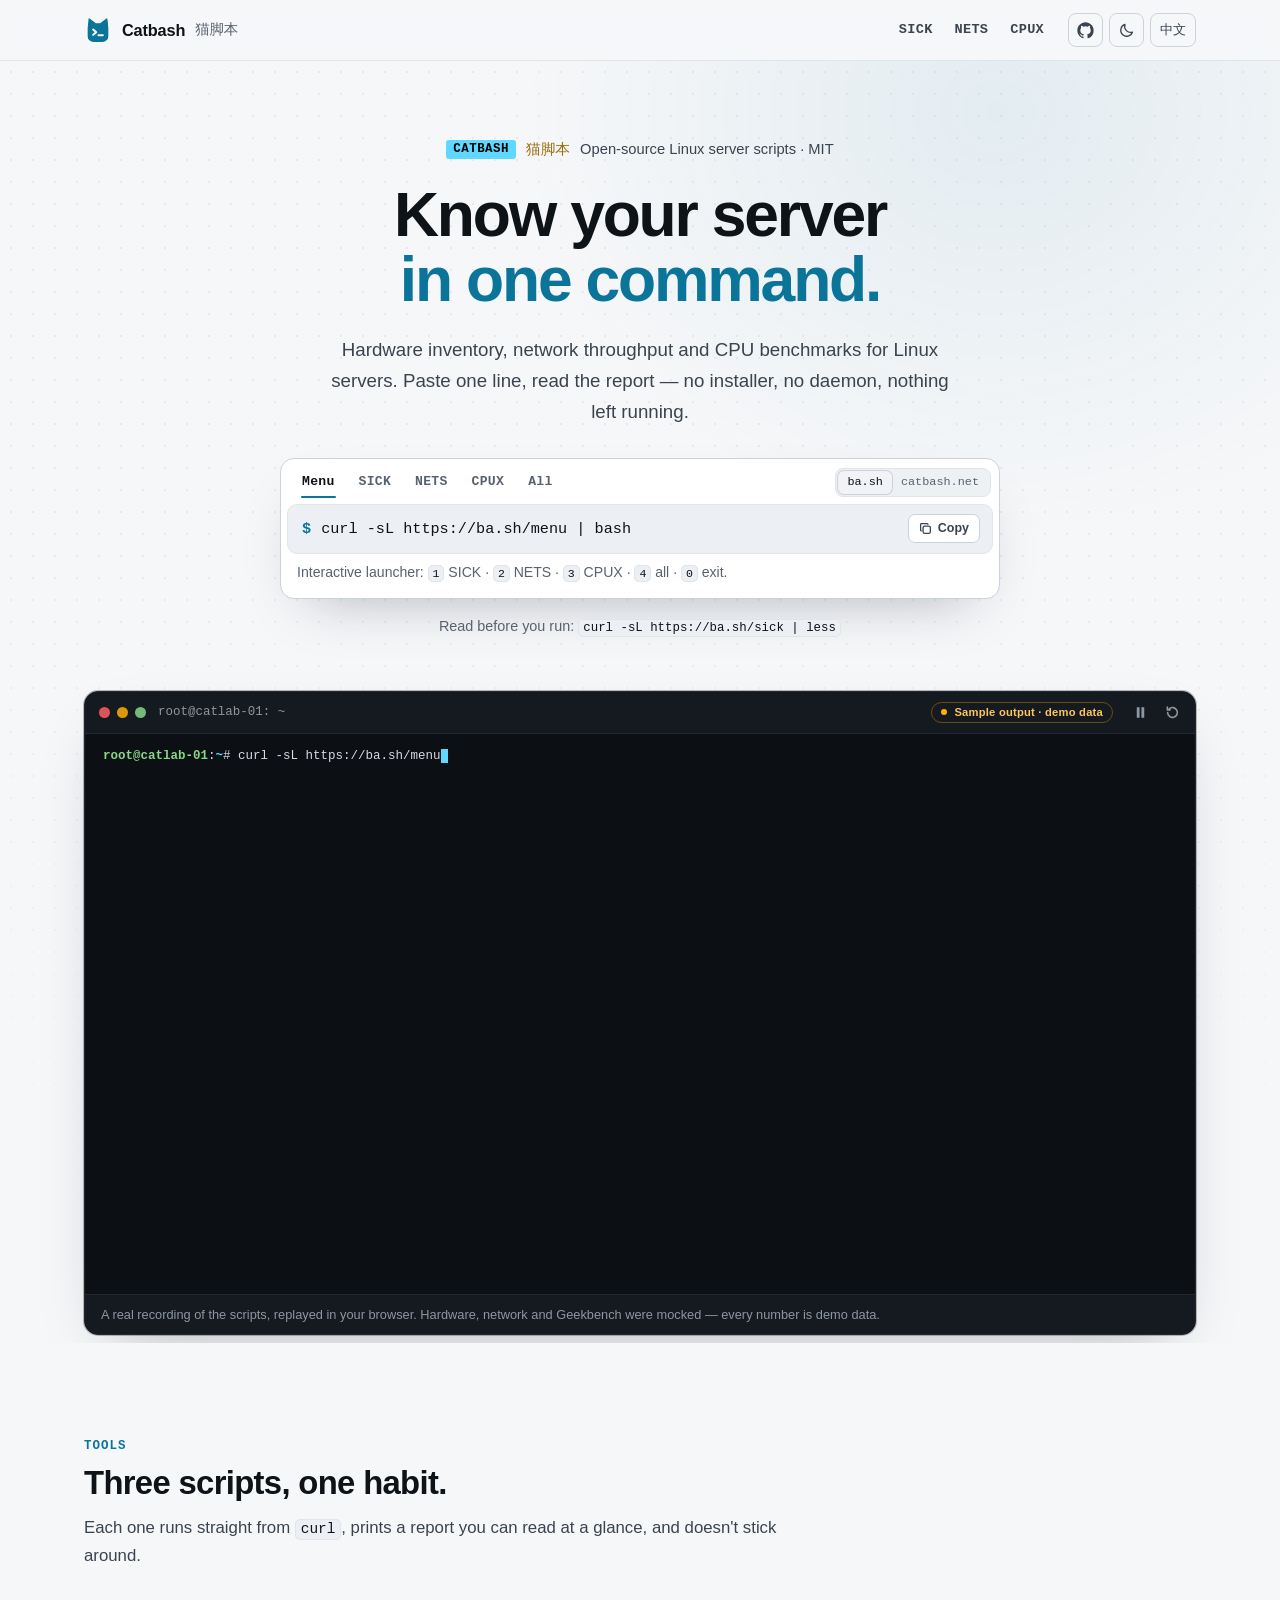
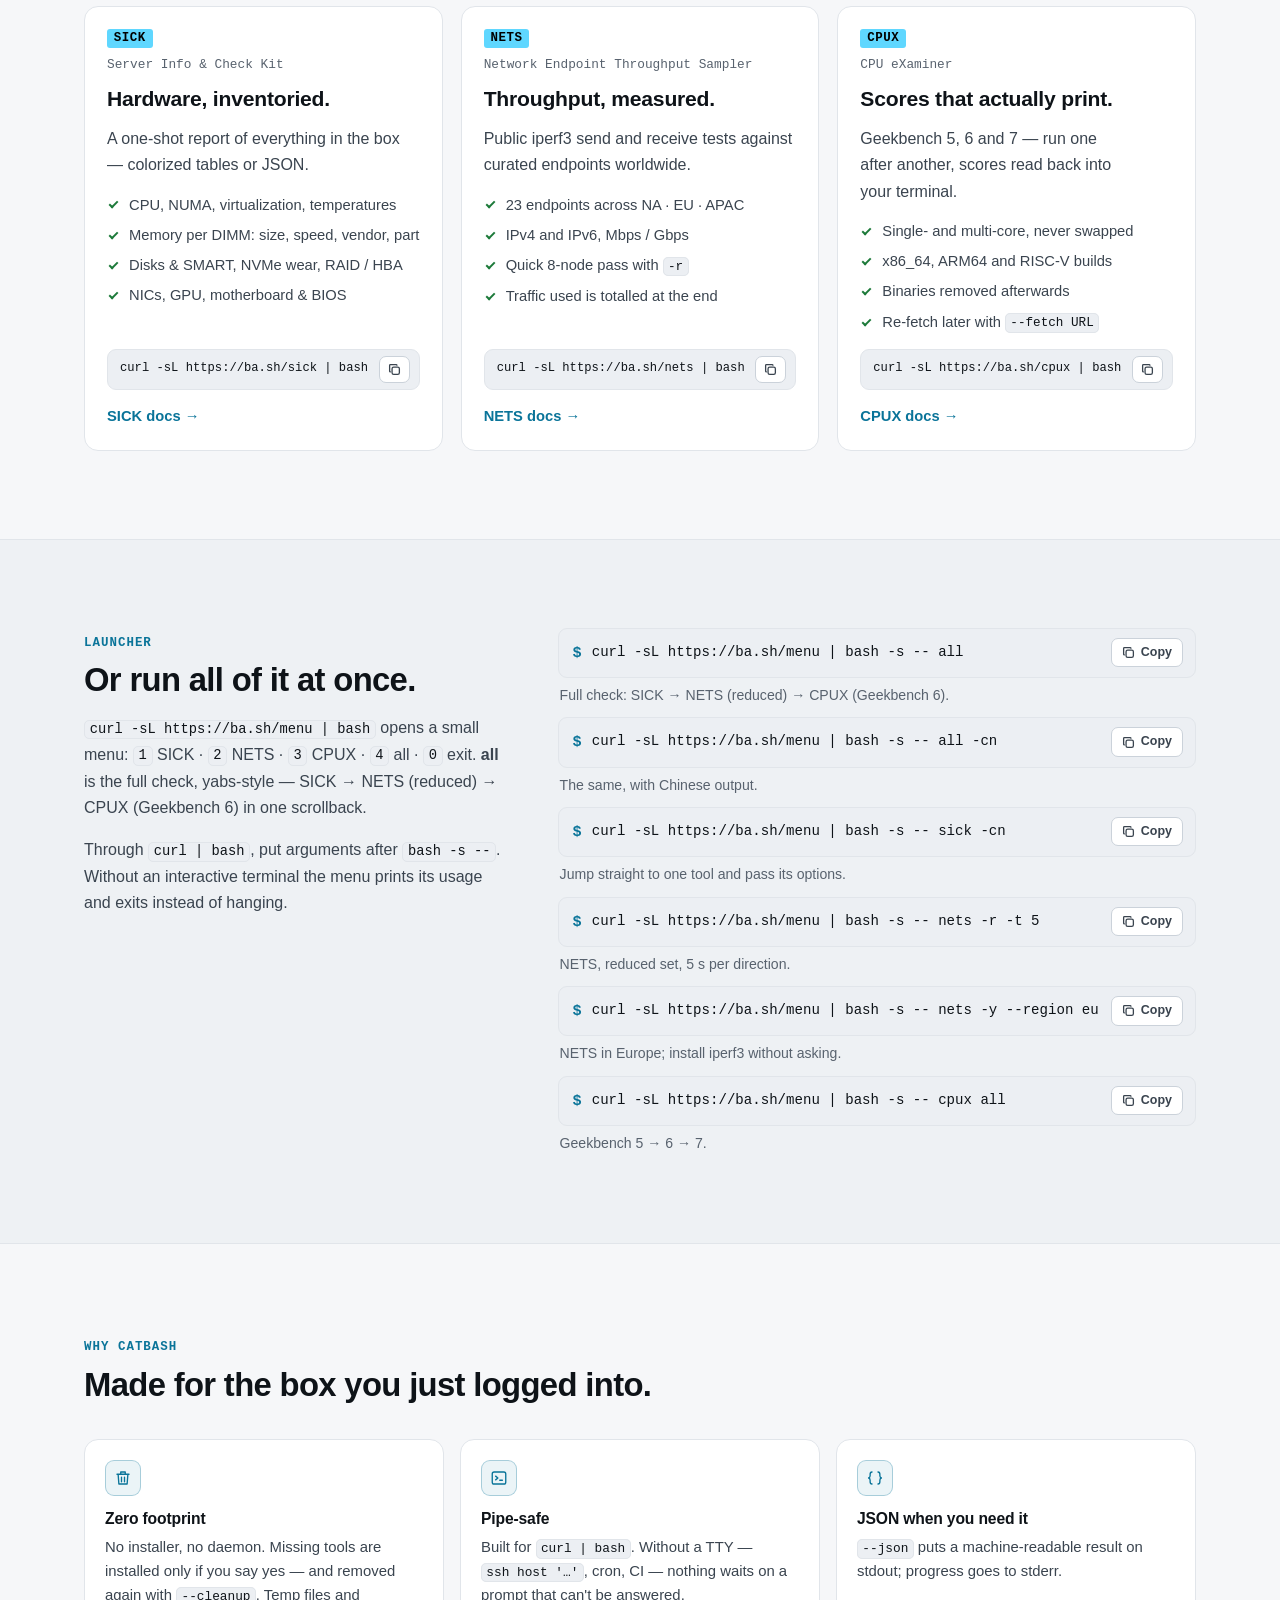
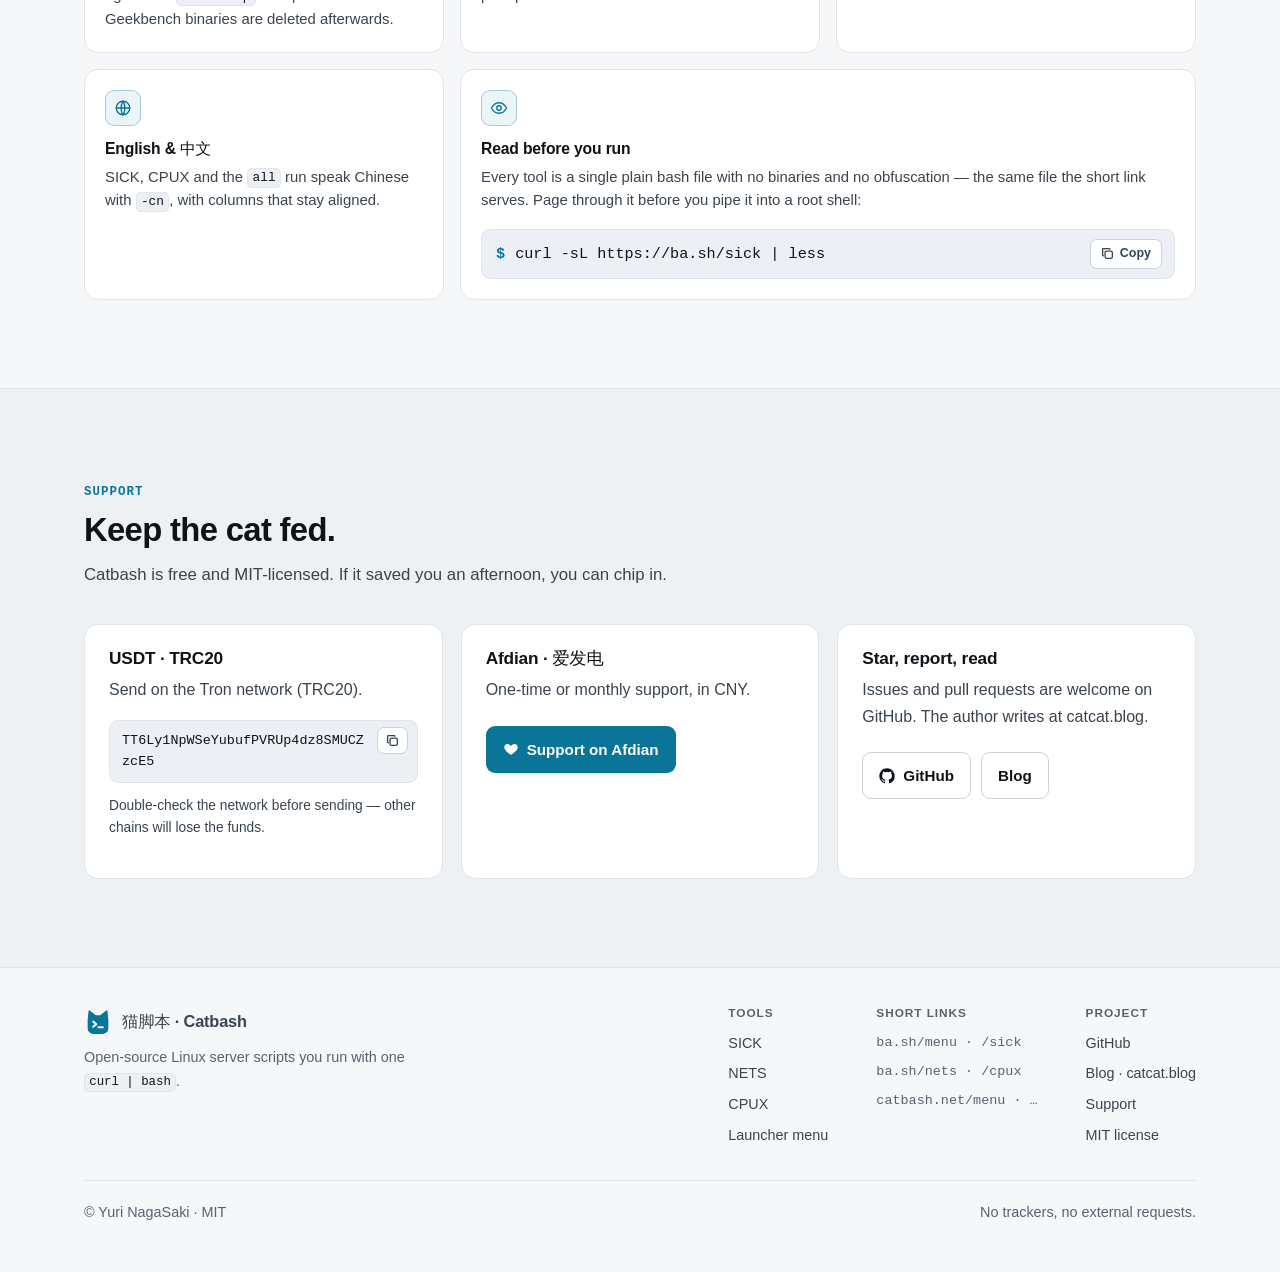
==== commit 8f8b986e: "CPUX: wait up to 5 min for new results; favicon cache-bust + PNG/ICO CPUX — a debug dump from a real" ====
--- a/index.html
+++ b/index.html
@@ -9,8 +9,10 @@
 <meta name="author" content="Yuri NagaSaki">
 <meta name="robots" content="index, follow, max-image-preview:large">
 <link rel="canonical" href="https://catbash.net/">
-<link rel="icon" href="/favicon.svg" type="image/svg+xml">
-<link rel="apple-touch-icon" href="/favicon.svg">
+<!-- ?v= busts the browser favicon cache when the icon changes -->
+<link rel="icon" href="/favicon.ico?v=2" sizes="48x48">
+<link rel="icon" href="/favicon.svg?v=2" type="image/svg+xml">
+<link rel="apple-touch-icon" href="/apple-touch-icon.png?v=2">
 
 <meta property="og:type" content="website">
 <meta property="og:site_name" content="猫脚本 · Catbash">
